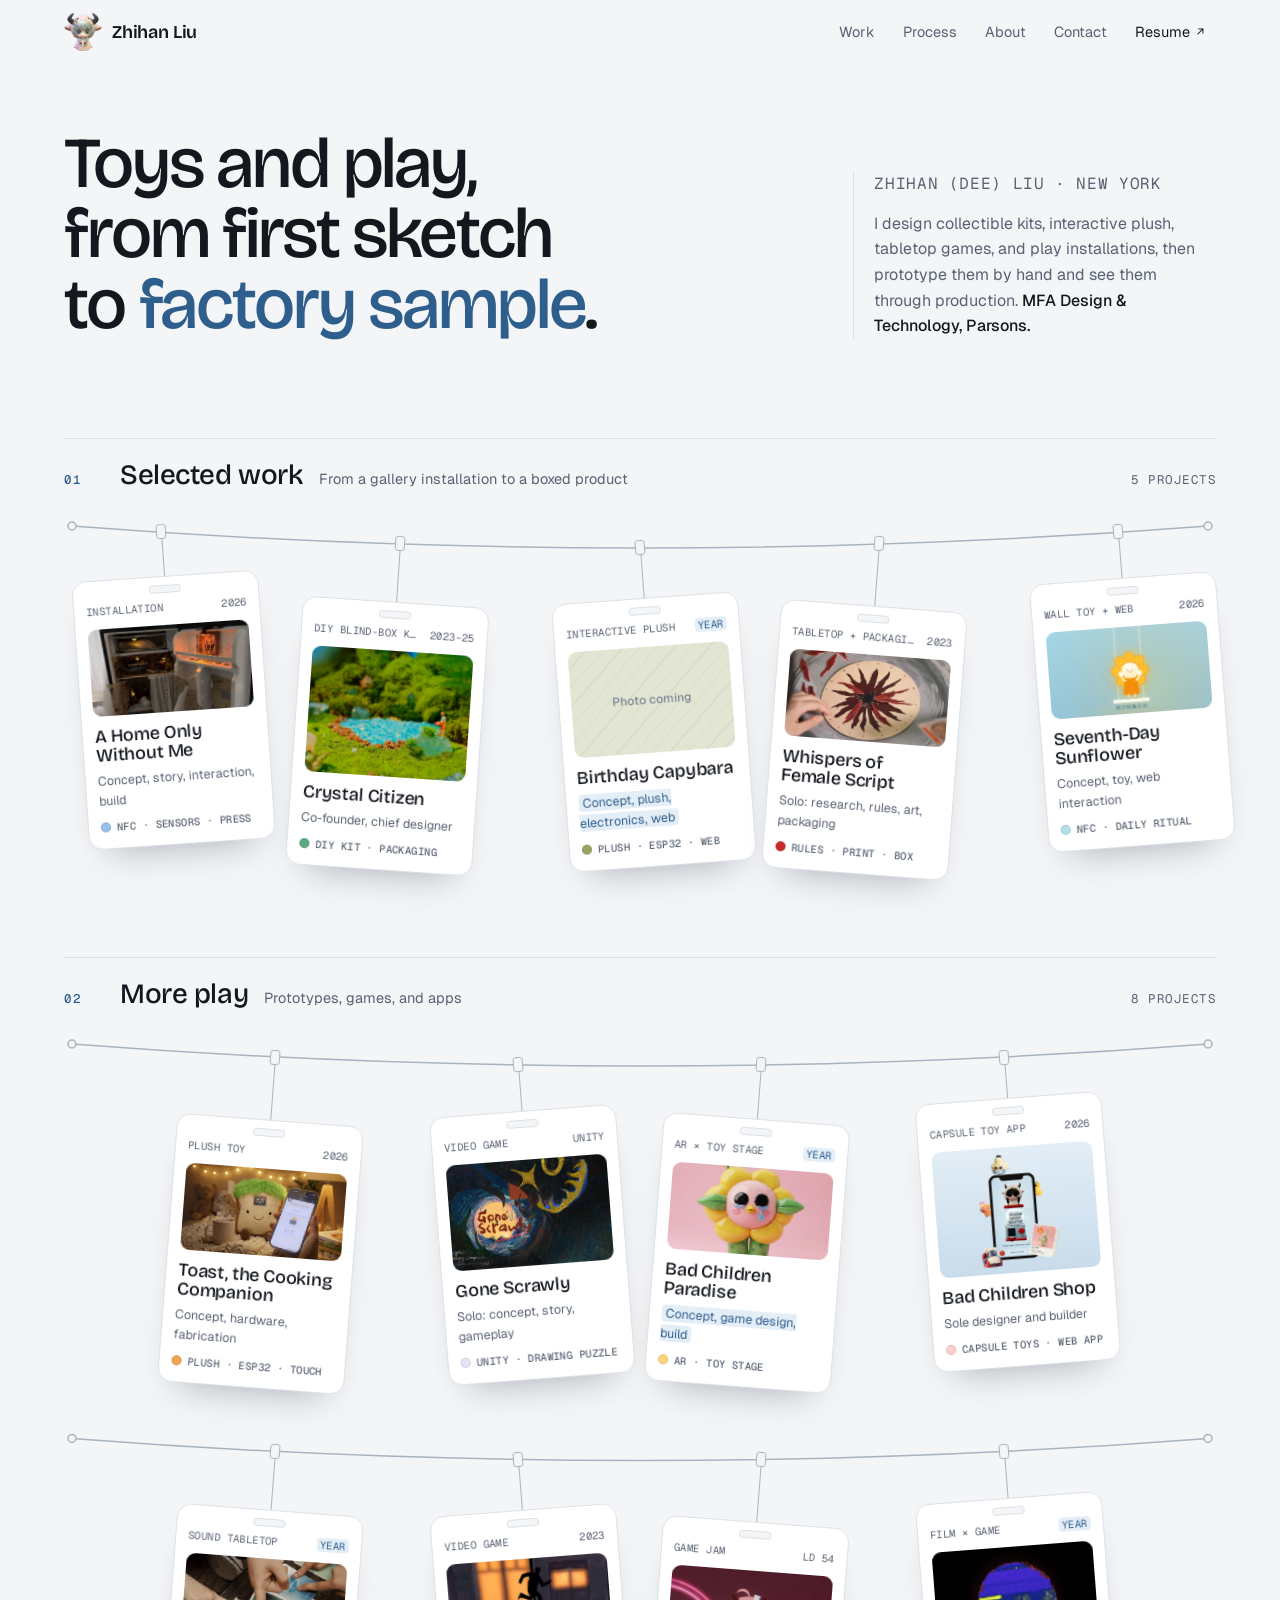
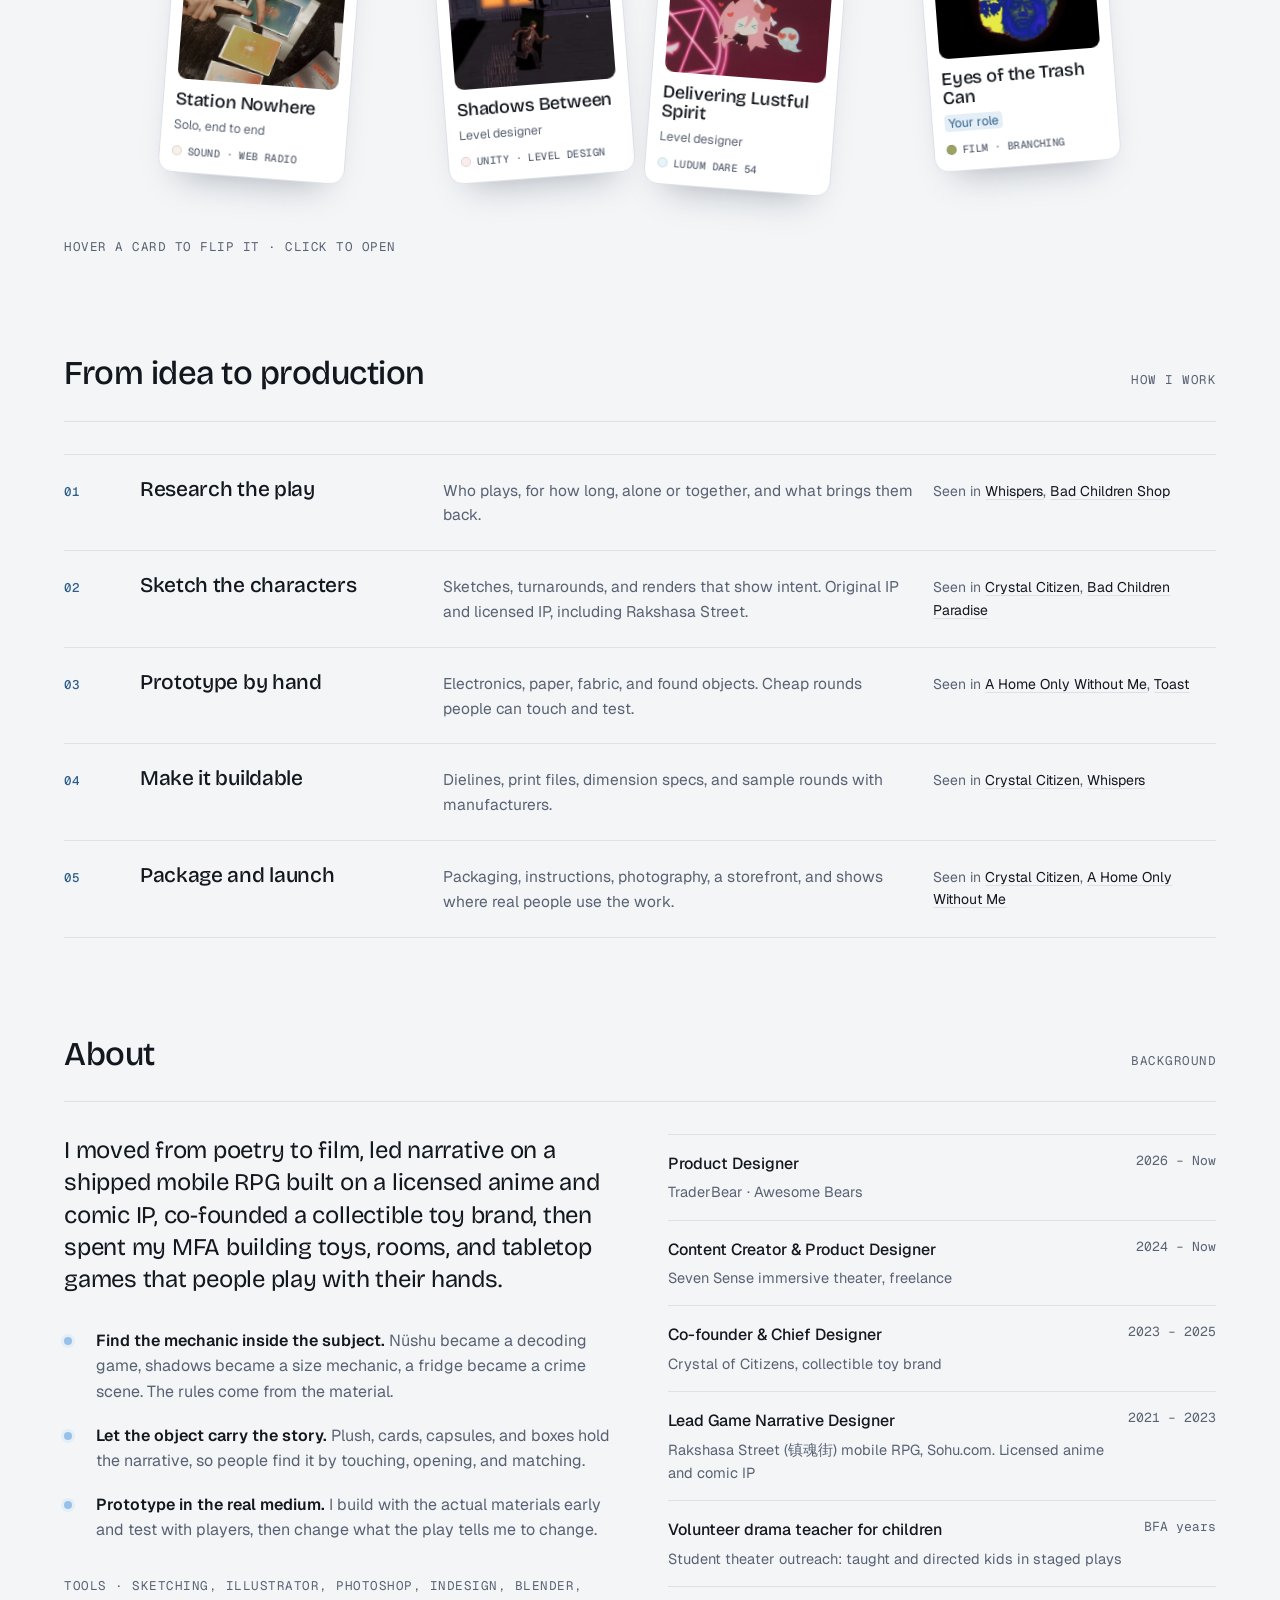
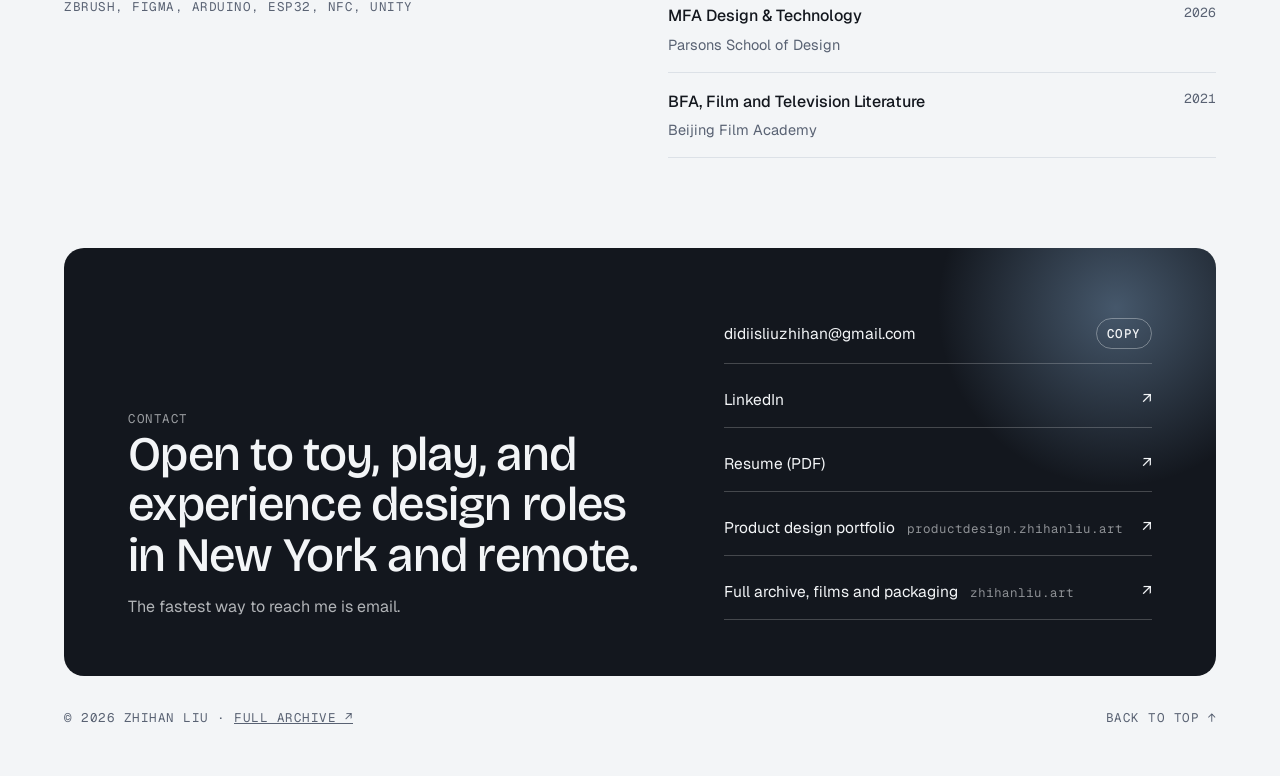
==== index.html @ 8dd48487 "Redesign home: all cards visible, new order, rebuilt Crystal, Whispers, Home press, sunflower app" ====
<!doctype html>
<html lang="en">
<head>
<meta charset="utf-8">
<meta name="viewport" content="width=device-width, initial-scale=1, viewport-fit=cover">
<meta name="description" content="Zhihan (Dee) Liu, play and experience designer in New York. Interactive installations, physical-digital toys, and narrative games.">
<meta property="og:type" content="website">
<meta property="og:title" content="Zhihan Liu · Play &amp; Experience Designer">
<meta property="og:description" content="Installations, toys, and games where the story lives in the object.">
<meta property="og:url" content="https://creativedesigner.zhihanliu.art/">
<meta property="og:image" content="https://creativedesigner.zhihanliu.art/img/og.jpg">
<meta name="twitter:card" content="summary_large_image">
<link rel="icon" type="image/png" href="img/favicon.png">
<link rel="apple-touch-icon" href="img/apple-touch-icon.png">
<title>Zhihan Liu · Play &amp; Experience Design</title>
<meta name="claude:viewport-fit-sides" content="cover">
<link rel="preconnect" href="https://fonts.googleapis.com">
<link rel="preconnect" href="https://fonts.gstatic.com" crossorigin>
<link rel="stylesheet" href="https://fonts.googleapis.com/css2?family=Bricolage+Grotesque:opsz,wght@12..96,400;12..96,500;12..96,600&family=Geist:wght@400;500;600&family=Geist+Mono:wght@400;500&display=swap">
<style>
/* Same system as the product portfolio: neutral base, one restrained accent, white ID cards with holographic backs.
   Accent family comes from "attic window" #98C1E9 and "seafoam" #E7F5F9. The 12-swatch set appears only as
   pale tints: project dots, image mats, and the holographic card backs. Nothing saturated fills a large area. */
:root{
  --bg:#F3F5F7; --surface:#FFFFFF; --fg:#13171E; --muted:#596273; --line:#DCE1E7;
  --accent:#2E5E8C; --accent-soft:#E4EEF7; --attic:#98C1E9; --seafoam:#E7F5F9;
  --ph:#E8EDF1; --ph-ink:#7A8594; --wire:#A9B3BF; --shadow:rgba(20,30,44,.34);
  --h1:#E6E3F7; --h2:#D4E8F6; --h3:#E7F5F9; --h4:#FBE7E4; --h5:#FDF1D3; --holo-ink:#161B24;
  --display:"Bricolage Grotesque", "Helvetica Neue", Arial, sans-serif;
  --body:"Geist", -apple-system, "Segoe UI", Roboto, sans-serif;
  --mono:"Geist Mono", ui-monospace, "SF Mono", Menlo, monospace;
  --radius:14px; --max:1200px;
  --grain:url("data:image/svg+xml,%3Csvg xmlns='http://www.w3.org/2000/svg' width='160' height='160'%3E%3Cfilter id='g'%3E%3CfeTurbulence type='fractalNoise' baseFrequency='.9' numOctaves='2' stitchTiles='stitch'/%3E%3CfeColorMatrix values='0 0 0 0 .1 0 0 0 0 .12 0 0 0 0 .16 0 0 0 .32 -.05'/%3E%3C/filter%3E%3Crect width='100%25' height='100%25' filter='url(%23g)'/%3E%3C/svg%3E");
}
@media (prefers-color-scheme: dark){
  :root:not([data-theme="light"]){
    --bg:#0E1116; --surface:#161A21; --fg:#ECEFF3; --muted:#97A0AE; --line:#262C36;
    --accent:#98C1E9; --accent-soft:#1C2A39; --ph:#1A1F27; --ph-ink:#7F8897; --wire:#4A5260; --shadow:rgba(0,0,0,.7);
    --h1:#2E2A48; --h2:#1F3346; --h3:#1C3438; --h4:#3E2A2A; --h5:#3D3424; --holo-ink:#EEF1F6;
    color-scheme:dark;
  }
}
:root[data-theme="dark"]{
  --bg:#0E1116; --surface:#161A21; --fg:#ECEFF3; --muted:#97A0AE; --line:#262C36;
  --accent:#98C1E9; --accent-soft:#1C2A39; --ph:#1A1F27; --ph-ink:#7F8897; --wire:#4A5260; --shadow:rgba(0,0,0,.7);
  --h1:#2E2A48; --h2:#1F3346; --h3:#1C3438; --h4:#3E2A2A; --h5:#3D3424; --holo-ink:#EEF1F6;
  color-scheme:dark;
}
*{box-sizing:border-box}
[hidden]{display:none!important}
html{scroll-behavior:smooth}
@media (prefers-reduced-motion: reduce){html{scroll-behavior:auto} *{transition:none!important;animation:none!important}}
body{margin:0;background:var(--bg);color:var(--fg);font-family:var(--body);font-size:16px;line-height:1.6;-webkit-font-smoothing:antialiased}
body::before{content:"";position:fixed;inset:0 0 auto;height:env(safe-area-inset-top,0px);z-index:30;background:var(--bg)}
a{color:inherit}
a:focus-visible,button:focus-visible{outline:2px solid var(--accent);outline-offset:3px;border-radius:6px}
.wrap{max-width:var(--max);margin:0 auto;padding-left:max(24px, env(safe-area-inset-left,0px));padding-right:max(24px, env(safe-area-inset-right,0px))}
@media (max-width:480px){.wrap{padding-left:max(16px, env(safe-area-inset-left,0px));padding-right:max(16px, env(safe-area-inset-right,0px))}}
.mono{font-family:var(--mono);font-size:12.5px;letter-spacing:.04em;text-transform:uppercase;color:var(--muted)}
h1,h2,h3{font-family:var(--display);font-weight:500;text-wrap:balance;margin:0;letter-spacing:-.015em}
p{margin:0}
.tbd{color:var(--accent);background:var(--accent-soft);border-radius:4px;padding:0 .3em;font-style:normal}
.dot{display:inline-block;width:10px;height:10px;border-radius:50%;background:var(--sw,var(--attic));box-shadow:inset 0 0 0 1px rgba(19,23,30,.12);flex:none}

/* Nav */
.nav{position:sticky;top:env(safe-area-inset-top,0px);z-index:20;background:color-mix(in srgb, var(--bg) 88%, transparent);backdrop-filter:blur(10px);-webkit-backdrop-filter:blur(10px);border-bottom:1px solid transparent;transition:border-color .2s}
.nav.scrolled{border-bottom-color:var(--line)}
.nav .wrap{display:flex;align-items:center;justify-content:space-between;gap:16px;height:64px}
.brand{font-family:var(--display);font-weight:600;font-size:18px;text-decoration:none;letter-spacing:-.01em;white-space:nowrap;display:flex;align-items:center;gap:10px}
.brand img{width:38px;height:38px;display:block;object-fit:contain;transition:transform .3s}
.brand:hover img{transform:rotate(-8deg) scale(1.06)}
.nav ul{list-style:none;display:flex;gap:4px;margin:0;padding:0}
.nav ul a{display:block;text-decoration:none;font-size:14.5px;padding:8px 12px;border-radius:999px;color:var(--muted);transition:color .15s,background .15s}
.nav ul a:hover{color:var(--fg);background:var(--surface)}
.nav ul a.cta{color:var(--fg)}
.nav ul a.cta::after{content:" ↗";font-family:var(--mono);font-size:12px}
@media (max-width:560px){.nav ul a:not(.cta):not(.keep){display:none}.nav ul a{white-space:nowrap;padding:8px 9px}}
@media (max-width:420px){.nav ul a[href="#contact"]{display:none}}

/* Hero: one statement, one index column. No buttons. */
.hero{padding-block:clamp(40px,7vh,88px) clamp(28px,5vh,56px);display:grid;grid-template-columns:minmax(0,8fr) minmax(0,4fr);gap:clamp(24px,5vw,72px);align-items:end}
.hero h1{font-size:clamp(40px,5.6vw,80px);line-height:.98;letter-spacing:-.03em;max-width:15ch}
.hero h1 em{font-style:normal;color:var(--accent)}
.hero-side{display:grid;gap:14px;padding-left:20px;border-left:1px solid var(--line)}
.hero-side p{font-size:16px;color:var(--muted);max-width:40ch}
.hero-side p strong{color:var(--fg);font-weight:500}
@media (max-width:860px){.hero{grid-template-columns:1fr}.hero-side{padding-left:0;border-left:0}}
.btn{display:inline-flex;align-items:center;gap:8px;font:500 14.5px/1 var(--body);padding:12px 16px;border-radius:999px;text-decoration:none;border:1px solid var(--line);background:var(--surface);color:var(--fg);cursor:pointer;transition:border-color .15s,transform .15s}
.btn:hover{border-color:var(--fg)}
.btn.primary{background:var(--fg);color:var(--bg);border-color:var(--fg)}
.btn .arr{font-family:var(--mono);font-size:13px}
.btn.pending{color:var(--muted);border-style:dashed;cursor:default}
.btn.pending:hover{border-color:var(--line)}

/* Section headers */
.sec{padding-block:clamp(64px,10vh,112px) 0}
.sec-head{display:flex;align-items:baseline;justify-content:space-between;gap:16px;padding-bottom:20px;border-bottom:1px solid var(--line);margin-bottom:32px;flex-wrap:wrap}
.sec-head h2{font-size:clamp(26px,2.6vw,34px)}

/* Work: every card visible. Cards wrap onto as many hanging lines as the width needs. */
#work{padding-block:clamp(36px,6vh,64px) 0}
.row-head{display:flex;align-items:baseline;gap:8px 16px;flex-wrap:wrap;padding-top:14px;border-top:1px solid var(--line)}
.row-head+.lines{margin-top:6px}
.lines+.row-head{margin-top:clamp(32px,5vh,56px)}
.row-head .n{font:500 12.5px var(--mono);color:var(--accent);letter-spacing:.04em}
.row-head h2{font-size:clamp(22px,2.2vw,28px)}
.row-head .n{width:40px}
.row-head .sub{color:var(--muted);font-size:14.5px}
.row-head .mono{margin-left:auto}
@media (max-width:560px){.row-head .n{width:auto}.row-head .sub{flex-basis:100%}.row-head .mono{display:none}}
.lines{position:relative;--cw:clamp(168px,14.6vw,204px)}
@media (max-width:560px){.lines{--cw:min(176px,calc((100vw - 64px)/2))}}
.wire{position:absolute;left:0;top:0;pointer-events:none;overflow:visible}
.wire path{fill:none;stroke:var(--wire);stroke-width:1.5}
.wire circle{fill:var(--bg);stroke:var(--wire);stroke-width:1.5}
.hint{margin-top:10px}
.hanger{position:absolute;width:var(--cw);transform-origin:50% 0;will-change:transform;perspective:1100px;--tilt:0}
.clip{position:absolute;left:50%;top:-8px;width:10px;height:15px;transform:translateX(-50%);border:1.5px solid var(--wire);border-radius:3px;background:var(--bg);z-index:2}
.string{display:block;width:1.5px;margin:0 auto;background:var(--wire)}
.card3d{position:relative;display:block;width:100%;aspect-ratio:200/288;transform-style:preserve-3d;transition:transform .75s cubic-bezier(.2,.75,.2,1);text-decoration:none;color:inherit;border-radius:14px;outline:none}
.hanger.flipped .card3d{transform:rotateY(180deg)}
.card3d:focus-visible{box-shadow:0 0 0 2px var(--bg),0 0 0 4px var(--accent)}
.face{position:absolute;inset:0;backface-visibility:hidden;-webkit-backface-visibility:hidden;border-radius:14px;padding:22px 12px 14px;display:flex;flex-direction:column;gap:9px;border:1px solid var(--line);overflow:hidden;box-shadow:0 22px 34px -22px var(--shadow)}
.face::before{content:"";position:absolute;top:8px;left:50%;width:30px;height:6px;transform:translateX(-50%);border-radius:3px;background:var(--bg);border:1px solid var(--line)}
.front{background:var(--surface)}
.ctop{display:flex;justify-content:space-between;align-items:center;gap:8px;min-width:0}
.ctop .mono{font-size:10.5px;white-space:nowrap;overflow:hidden;text-overflow:ellipsis}
.ctop .mono:last-child{flex:none}
.cimg{position:relative;border-radius:9px;overflow:hidden;aspect-ratio:5/4;background:var(--mat,var(--ph))}
.cimg img{position:absolute;inset:0;width:100%;height:100%;object-fit:cover;display:block}
.cimg .lbl{position:absolute;inset:0;display:grid;place-items:center;text-align:center;padding:10px;font:500 12px/1.35 var(--body);color:var(--ph-ink);background-image:repeating-linear-gradient(135deg,transparent 0 12px,color-mix(in srgb,var(--ph-ink) 12%,transparent) 12px 13px)}
.cname{font-family:var(--display);font-weight:500;font-size:18px;line-height:1.1;letter-spacing:-.01em;margin-top:2px}
.crole{font-size:12.5px;color:var(--muted);margin-top:-4px}
@media (max-width:560px){.crole{display:none}.cname{font-size:16.5px}}
.cfoot{display:flex;align-items:center;gap:6px;margin-top:auto;font:500 10.5px var(--mono);letter-spacing:.04em;text-transform:uppercase;color:var(--muted)}
.cfoot span{overflow:hidden;text-overflow:ellipsis;white-space:nowrap;min-width:0}
.bface{transform:rotateY(180deg);color:var(--holo-ink);border-color:transparent;
  background:linear-gradient(calc(125deg + var(--tilt) * 3deg),var(--h1),var(--h2) 26%,var(--h3) 48%,var(--h4) 72%,var(--h5) 88%,var(--h1));
  background-size:240% 240%;background-position:calc(50% + var(--tilt) * 4%) 50%}
.bface::after{content:"";position:absolute;inset:0;pointer-events:none;background:radial-gradient(120% 60% at calc(30% + var(--tilt) * 6%) 0%,rgba(255,255,255,.55),transparent 60%),var(--grain);mix-blend-mode:soft-light}
.bface .mono{color:inherit;opacity:.65;font-size:10.5px}
.bface h4{font-family:var(--display);font-weight:500;font-size:20px;line-height:1.08;margin:0;letter-spacing:-.01em}
.bsum{font-size:13px;line-height:1.45;display:-webkit-box;-webkit-line-clamp:4;min-height:0;flex:0 1 auto;-webkit-box-orient:vertical;overflow:hidden}
.bmeta{display:grid;gap:4px;margin:auto 0 0;font-size:12px}
.bmeta div{display:grid;grid-template-columns:62px minmax(0,1fr);gap:6px}
.bmeta dt{opacity:.6}.bmeta dd{margin:0;display:-webkit-box;-webkit-line-clamp:2;-webkit-box-orient:vertical;overflow:hidden}
.bcta{display:flex;justify-content:space-between;align-items:center;font-weight:600;font-size:13px;padding-top:9px;border-top:1px solid color-mix(in srgb,var(--holo-ink) 18%,transparent)}

/* How I work: an indexed list, not a card grid */
.proc{list-style:none;margin:0;padding:0;border-top:1px solid var(--line)}
.proc li{display:grid;grid-template-columns:56px minmax(0,3fr) minmax(0,5fr) minmax(0,3fr);gap:20px;padding:22px 0;border-bottom:1px solid var(--line);align-items:baseline}
.proc .n{font:500 12.5px var(--mono);color:var(--accent)}
.proc h3{font-size:21px;line-height:1.15}
.proc p{font-size:15.5px;color:var(--muted)}
.proc .ev{font-size:14px;color:var(--muted)}
.proc .ev a{color:var(--fg);text-decoration:underline;text-decoration-color:var(--line);text-underline-offset:3px}
.proc .ev a:hover{text-decoration-color:var(--fg)}
@media (max-width:860px){.proc li{grid-template-columns:40px minmax(0,1fr);gap:6px 12px}.proc p,.proc .ev{grid-column:2}}

/* Placeholders */
.ph{position:relative;margin:0;width:100%;max-width:100%;border-radius:var(--radius);background:var(--tint,var(--ph));overflow:hidden;display:grid;place-items:center;border:1px solid var(--line)}
.ph::before{content:"";position:absolute;inset:0;background-image:repeating-linear-gradient(135deg,transparent 0 14px,color-mix(in srgb,var(--ph-ink) 9%,transparent) 14px 15px)}
.ph .lbl{position:relative;display:grid;gap:4px;text-align:center;padding:16px;max-width:80%}
.ph .lbl b{font-family:var(--mono);font-weight:500;font-size:11.5px;letter-spacing:.08em;text-transform:uppercase;color:var(--ph-ink)}
.ph .lbl span{font-size:14px;color:var(--muted)}
.ph img{position:absolute;inset:0;width:100%;height:100%;object-fit:cover}

/* Link index */
.links{border-top:1px solid var(--line)}
.lrow{display:grid;grid-template-columns:14px minmax(0,2fr) minmax(0,2.4fr) 110px 24px;gap:16px;align-items:center;padding:16px 4px;border-bottom:1px solid var(--line);text-decoration:none;transition:background .15s}
.lrow:hover{background:var(--surface)}
.lrow .n{font-family:var(--display);font-size:19px;font-weight:500}
.lrow .d{color:var(--muted);font-size:14.5px}
.lrow .y{font-family:var(--mono);font-size:12.5px;color:var(--muted);text-transform:uppercase;letter-spacing:.04em}
.lrow .go{font-family:var(--mono);color:var(--accent)}
@media (max-width:720px){.lrow{grid-template-columns:14px minmax(0,1fr) 24px}.lrow .d,.lrow .y{grid-column:2}.lrow .go{grid-row:1;grid-column:3}}

/* About */
.about{display:grid;grid-template-columns:minmax(0,1fr) minmax(0,1fr);gap:56px}
.about p+p{margin-top:16px}
.about .big{font-family:var(--display);font-size:24px;line-height:1.35;letter-spacing:-.01em}
.principles{display:grid;gap:18px;margin-top:32px}
.principles div{display:grid;grid-template-columns:20px minmax(0,1fr);gap:12px}
.principles i{width:8px;height:8px;border-radius:50%;background:var(--attic);box-shadow:0 0 0 3px var(--accent-soft);margin-top:9px;font-style:normal}
.principles b{font-weight:600}
.principles span{color:var(--muted)}
.tools-line{margin-top:32px;line-height:1.7}
.xp{border-top:1px solid var(--line)}
.xp div{display:grid;grid-template-columns:minmax(0,1fr) auto;gap:4px 16px;padding:16px 0;border-bottom:1px solid var(--line)}
.xp .r{font-weight:500}
.xp .o{color:var(--muted);font-size:14.5px;grid-column:1}
.xp .t{font-family:var(--mono);font-size:13px;color:var(--muted);grid-row:1;grid-column:2;font-variant-numeric:tabular-nums;white-space:nowrap}
@media (max-width:860px){.about{grid-template-columns:1fr;gap:40px}}

/* Contact */
.contact{background:var(--fg);color:var(--bg);border-radius:20px;padding:56px clamp(24px,5vw,64px);display:grid;grid-template-columns:minmax(0,1.3fr) minmax(0,1fr);gap:40px;align-items:end;position:relative;overflow:hidden}
.contact::before{content:"";position:absolute;right:-80px;top:-120px;width:360px;height:360px;border-radius:50%;background:radial-gradient(circle,color-mix(in srgb,var(--attic) 38%,transparent),transparent 70%);pointer-events:none}
.contact>*{position:relative}
.contact h2{font-size:clamp(30px,4vw,48px);line-height:1.05}
.contact p{opacity:.7;margin-top:14px}
.contact .mono{color:inherit;opacity:.6}
.clist{display:grid;gap:10px}
.crow{display:flex;justify-content:space-between;align-items:center;gap:12px;padding:14px 0;border-bottom:1px solid color-mix(in srgb,var(--bg) 22%,transparent);text-decoration:none;font-size:15.5px;min-width:0}
.crow span:first-child{overflow-wrap:anywhere}
.crow-sub{opacity:.55;margin-left:8px;font:12.5px var(--mono)}
.copy{font:500 12.5px var(--mono);text-transform:uppercase;letter-spacing:.05em;background:transparent;color:inherit;border:1px solid color-mix(in srgb,var(--bg) 35%,transparent);border-radius:999px;padding:6px 10px;cursor:pointer;flex:none}
@media (max-width:860px){.contact{grid-template-columns:1fr}}
footer{padding-block:32px 48px;display:flex;justify-content:space-between;gap:16px;flex-wrap:wrap}

/* Case study */
.case-top{padding-block:40px 0}
.back{display:inline-flex;gap:8px;padding:8px 0;text-decoration:none;color:var(--muted);font-size:14.5px}
.back:hover{color:var(--fg)}
.case-top .eyebrow{display:flex;align-items:center;gap:10px;margin-top:28px}
.case-top h1{font-size:clamp(40px,6vw,76px);line-height:1;margin-top:20px}
.case-top .subtitle{font-size:clamp(18px,2vw,22px);color:var(--muted);max-width:52ch;margin-top:20px;line-height:1.45}
.meta{display:grid;grid-template-columns:repeat(4,minmax(0,1fr));gap:24px;margin-top:40px;padding-block:24px;border-block:1px solid var(--line)}
.meta dt{margin:0 0 6px}
.meta dd{margin:0;font-size:15px}
@media (max-width:720px){.meta{grid-template-columns:repeat(2,minmax(0,1fr))}}
.fit{display:flex;flex-wrap:wrap;gap:8px;align-items:center;margin-top:20px}
.fit .mono{margin-right:4px}
.fit span.t{font-size:13px;padding:5px 11px;border-radius:999px;background:var(--accent-soft);color:var(--accent);font-weight:500}
.case-links{display:flex;flex-wrap:wrap;gap:10px;margin-top:24px}
.case-hero{margin-top:40px}
.case-hero .ph{background:var(--mat,var(--ph))}
.tldr{display:grid;grid-template-columns:repeat(3,minmax(0,1fr));gap:32px;margin-top:40px;padding-top:20px;border-top:1px solid var(--fg)}
.tldr div{padding:0}
.tldr p{margin-top:10px;font-size:15.5px}
@media (max-width:720px){.tldr{grid-template-columns:1fr}}
.case-body{display:grid;grid-template-columns:200px minmax(0,1fr);gap:64px;padding-block:64px 32px}
.toc{position:sticky;top:calc(env(safe-area-inset-top,0px) + 96px);align-self:start;display:grid;gap:2px}
.toc a{text-decoration:none;color:var(--muted);font-size:14.5px;padding:6px 0 6px 14px;border-left:2px solid var(--line);transition:color .15s,border-color .15s}
.toc a:hover{color:var(--fg)}
.toc a.on{color:var(--fg);border-left-color:var(--accent)}
.toc .mono{margin-bottom:10px}
@media (max-width:900px){.case-body{grid-template-columns:1fr;gap:0}.toc{display:none}}
.chapter{max-width:720px;scroll-margin-top:96px}
.chapter + .chapter{margin-top:72px}
.chapter h2{font-size:30px;margin-top:10px}
.chapter .prose{margin-top:18px;display:grid;gap:16px;font-size:17px;color:color-mix(in srgb,var(--fg) 86%,var(--muted))}
.chapter .q{font-family:var(--display);font-size:24px;line-height:1.35;color:var(--fg);padding-left:20px;border-left:2px solid var(--accent)}
.chapter .q cite{display:block;font:500 12.5px var(--mono);letter-spacing:.04em;text-transform:uppercase;color:var(--muted);margin-top:8px;font-style:normal}
.chapter figure.ph{margin-top:8px}
figcaption{font-size:13.5px;color:var(--muted);margin-top:10px}
.chapter.wide{max-width:none}
.chapter.wide .prose>p{max-width:68ch}
.chapter h3.sub{font-family:var(--display);font-weight:500;font-size:22px;margin:28px 0 0;letter-spacing:-.01em}
.chapter h3.sub:first-child{margin-top:0}
.imgs{display:grid;grid-template-columns:1.25fr 1fr 1fr;gap:12px}
.imgs[style*="--ar:auto"]{align-items:start}
.imgs[style*="--ar:auto"] img{height:auto}
.narrowset{max-width:560px;margin-inline:auto;width:100%}
.imgs.narrowset:has(figure:only-child){max-width:320px}
.imgs figure,.vids figure,.yts figure{margin:0;min-width:0}
.imgs img{width:100%;aspect-ratio:var(--ar,1/1);object-fit:cover;border-radius:12px;border:1px solid var(--line);display:block;background:var(--surface)}
.vids{display:grid;grid-template-columns:1fr 1fr;gap:12px}
.vids video{width:100%;aspect-ratio:var(--ar,5/4);object-fit:cover;border-radius:12px;background:#000;display:block}
@media (max-width:640px){.imgs,.vids{grid-template-columns:1fr!important}.imgs[style*="repeat(4"]{grid-template-columns:repeat(2,minmax(0,1fr))!important}.vids.narrowset{grid-template-columns:1fr 1fr!important}}
.yts{display:grid;gap:12px}
.ytb{position:relative;display:block;width:100%;aspect-ratio:var(--ar,16/9);border:1px solid var(--line);padding:0;border-radius:12px;overflow:hidden;background:#11161D;cursor:pointer}
.ytb img{position:absolute;inset:0;width:100%;height:100%;object-fit:cover;opacity:.88}
.ytb .play{position:absolute;left:50%;top:50%;transform:translate(-50%,-50%);display:inline-flex;align-items:center;gap:8px;font:600 14px var(--body);color:#13171E;padding:12px 18px;border-radius:999px;background:#fff;box-shadow:0 12px 24px -10px rgba(0,0,0,.5);white-space:nowrap;transition:transform .2s}
.ytb:hover .play{transform:translate(-50%,-50%) scale(1.05)}
.yts iframe{display:block;width:100%;aspect-ratio:var(--ar,16/9);border:0;border-radius:12px;background:#000}
.yts.shorts{grid-template-columns:repeat(3,minmax(0,1fr))}
@media (max-width:640px){.yts.shorts{grid-template-columns:repeat(2,minmax(0,1fr))}.yts:not(.shorts){grid-template-columns:1fr!important}}
.steps{display:grid;gap:0;margin-top:8px;border-top:1px solid var(--line)}
.steps div{display:grid;grid-template-columns:150px minmax(0,1fr);gap:16px;padding:16px 0;border-bottom:1px solid var(--line)}
.steps b{font-weight:600;display:block}
.steps span{color:var(--muted);font-size:15.5px}
@media (max-width:560px){.steps div{grid-template-columns:1fr;gap:4px}}
.cards{display:grid;grid-template-columns:repeat(auto-fit,minmax(200px,1fr));gap:16px;margin-top:8px}
.cards.c2{grid-template-columns:repeat(2,minmax(0,1fr))}
@media (max-width:560px){.cards.c2{grid-template-columns:1fr}}
.cards div{background:var(--surface);border:1px solid var(--line);border-radius:12px;padding:20px}
.cards b{display:block;font-family:var(--display);font-weight:500;font-size:19px}
.cards span{display:block;color:var(--muted);font-size:15px;margin-top:8px}
.press{display:grid;grid-template-columns:repeat(2,minmax(0,1fr));gap:0;border-top:1px solid var(--fg);margin-top:8px}
.press a{display:grid;gap:10px;padding:22px 24px 24px 0;text-decoration:none;border-bottom:1px solid var(--line)}
.press a+a{padding-left:24px;border-left:1px solid var(--line)}
.press .mono{font-size:11.5px}
.press b{font-family:var(--display);font-weight:500;font-size:21px;line-height:1.2;letter-spacing:-.01em}
.press q{font-size:15.5px;color:var(--muted);quotes:"\201C" "\201D"}
.press .go{font:500 13px var(--body);color:var(--accent)}
.press a:hover .go{text-decoration:underline}
@media (max-width:640px){.press{grid-template-columns:1fr}.press a+a{padding-left:0;border-left:0}}
.files{border-top:1px solid var(--line);font-size:14.5px}
.files div{display:grid;grid-template-columns:96px minmax(0,1fr) minmax(0,1.3fr);gap:16px;padding:11px 0;border-bottom:1px solid var(--line)}
.files .d{font:12.5px var(--mono);color:var(--muted)}
.files .f{font-family:var(--mono);font-size:13px;overflow-wrap:anywhere}
.files .w{color:var(--muted)}
@media (max-width:560px){.files div{grid-template-columns:1fr;gap:2px}}
.zoomable{cursor:zoom-in}
.ph:has(.zoomable)::after{content:"⤢ Click to enlarge";position:absolute;right:10px;bottom:10px;font:500 11.5px var(--body);color:#fff;background:rgba(20,24,32,.62);padding:5px 9px;border-radius:999px;opacity:0;transition:opacity .2s;pointer-events:none}
.ph:hover::after{opacity:1}
@media (hover:none){.ph:has(.zoomable)::after{opacity:.85;content:"⤢"}}
.zoomable:focus-visible{outline:3px solid var(--accent);outline-offset:3px}
.lb{position:fixed;inset:0;z-index:100;background:rgba(10,12,16,.92);display:none}
.lb.open{display:block}
.lb-scroll{position:absolute;inset:0 0 56px;overflow:auto;display:grid;place-items:center;padding:max(16px,env(safe-area-inset-top,0px)) max(16px,env(safe-area-inset-right,0px)) 16px max(16px,env(safe-area-inset-left,0px));overscroll-behavior:contain}
.lb-scroll img{max-width:100%;max-height:100%;object-fit:contain;cursor:zoom-in;border-radius:8px;background:#fff;user-select:none;-webkit-user-drag:none}
.lb.zoomed .lb-scroll{place-items:start;cursor:grab}
.lb.zoomed .lb-scroll img{max-width:none;max-height:none;width:auto;cursor:zoom-out}
.lb-bar{position:absolute;left:0;right:0;bottom:0;height:56px;display:flex;align-items:center;gap:10px;padding:0 max(16px,env(safe-area-inset-right,0px)) env(safe-area-inset-bottom,0px) max(16px,env(safe-area-inset-left,0px));color:#e9ecf2}
.lb-cap{flex:1;min-width:0;font-size:13.5px;white-space:nowrap;overflow:hidden;text-overflow:ellipsis;color:#c8cdd8}
.lb-btn{font:500 13.5px var(--body);color:#fff;background:rgba(255,255,255,.12);border:1px solid rgba(255,255,255,.22);border-radius:999px;padding:8px 14px;cursor:pointer}
.lb-btn:hover{background:rgba(255,255,255,.2)}
/* Misfits card deck (Bad Children Shop) */
.dex{--paper:#f6f1e3;--ink:#1f3a44;display:grid;justify-items:center;gap:14px;padding:36px 16px 24px;border-radius:20px;background:linear-gradient(180deg,#e7f1f7,#d6e5ee);outline:none}
.dex:focus-visible{box-shadow:0 0 0 3px var(--accent)}
.dex-stage{position:relative;width:min(320px,100%);aspect-ratio:320/500}
.dex-card{position:absolute;inset:0;perspective:1200px;touch-action:pan-y;user-select:none;-webkit-user-select:none;transition:transform .45s cubic-bezier(.2,.8,.25,1.1),opacity .3s;cursor:grab}
.dex-card:not(.top){pointer-events:none}
.dex-in{position:relative;width:100%;height:100%;transform-style:preserve-3d;transition:transform .6s cubic-bezier(.2,.75,.2,1)}
.dex-card.flipped .dex-in{transform:rotateY(180deg)}
.dex-face{position:absolute;inset:0;backface-visibility:hidden;-webkit-backface-visibility:hidden;background:var(--paper);color:var(--ink);border-radius:20px;padding:12px 12px 14px;display:flex;flex-direction:column;gap:6px;box-shadow:0 1px 0 rgba(255,255,255,.7) inset,0 18px 34px -18px rgba(30,50,60,.55);overflow:hidden}
.dex-back{transform:rotateY(180deg)}
.dex-art{position:relative;border-radius:12px;overflow:hidden;aspect-ratio:1/1;background:#dfe8ee}
.dex-art img{width:100%;height:100%;object-fit:cover;display:block}
.dex-tag,.dex-no{position:absolute;top:8px;font:600 9.5px var(--body);letter-spacing:.08em;text-transform:uppercase;background:rgba(255,255,255,.85);color:#33505a;padding:3px 8px;border-radius:999px}
.dex-tag{left:8px}.dex-no{right:8px}
.dex-face h4{font-family:var(--body);font-weight:700;font-size:20px;margin:8px 4px 0;letter-spacing:-.01em}
.dex-line{font-size:13px;margin:0 4px;color:#3d5560}
.dex-task{font-size:13px;margin:4px 4px 0;color:#b0412f}
.dex-flip{margin-top:auto;font-size:12px;color:#5f7680;padding:0 4px}
.dex-photo{position:relative;border-radius:12px;overflow:hidden;aspect-ratio:4/3;background:#e9e4d6;display:grid;place-items:center}
.dex-photo img:first-child{max-width:100%;max-height:100%;object-fit:contain;display:block}
.dex-model{position:absolute;right:6px;bottom:6px;width:64px;height:64px;object-fit:cover;border-radius:10px;border:2px solid var(--paper)}
.dex-q{font-weight:600;font-size:15px;margin:8px 4px 0}
.dex-story{font-size:12.5px;line-height:1.5;color:#4d636c;margin:0 4px;overflow:auto}
.dex-nav{display:flex;align-items:center;gap:22px}
.dex-btn{width:48px;height:48px;border-radius:50%;border:0;background:var(--paper,#f6f1e3);color:#1f3a44;font-size:18px;cursor:pointer;box-shadow:0 6px 14px -8px rgba(30,50,60,.5)}
.dex-btn:hover{transform:scale(1.05)}
.dex-count{font:500 14px var(--mono);color:#1f3a44;min-width:48px;text-align:center}
.dex-hint{font-size:12.5px;color:#4b6470;margin:0}
.immersive{margin-top:40px}
.imm-stage{position:relative;border-radius:16px;overflow:hidden;border:1px solid var(--line);aspect-ratio:1440/900;max-width:100%;background:#fffdf6}
.imm-stage img{position:absolute;inset:0;width:100%;height:100%;object-fit:cover;object-position:top}
.imm-stage.on{aspect-ratio:auto;height:clamp(560px,82vh,860px)}
.imm-stage iframe{display:block;width:100%;height:100%;border:0}
.imm-go{position:absolute;left:50%;bottom:28px;transform:translateX(-50%);z-index:2;display:inline-flex;gap:10px;align-items:center;font:600 15px var(--body);padding:15px 24px;border:0;border-radius:999px;background:#13171E;color:#fff;cursor:pointer;box-shadow:0 18px 40px -14px rgba(0,0,0,.55);transition:transform .2s}
.imm-go span{font-size:11px}
.imm-go:hover{transform:translateX(-50%) scale(1.04)}
.immersive.phone .imm-stage.on{height:auto;aspect-ratio:auto;display:grid;place-items:center;padding:28px 16px;background:linear-gradient(180deg,#e7f1f7,#d3e3ec)}
.imm-phone{width:min(390px,100%);height:min(780px,78vh);border:10px solid #111;border-radius:44px;overflow:hidden;background:#fff;box-shadow:0 30px 60px -30px rgba(0,0,0,.6)}
.imm-note{font-size:13.5px;color:var(--muted);margin-top:10px}
.immersive.pp .imm-stage{aspect-ratio:auto;display:grid;place-items:center;padding:28px 16px 96px;background:linear-gradient(180deg,#e7f1f7,#d3e3ec)}
.immersive.pp .imm-stage.on{padding-bottom:28px}
.immersive.pp .imm-phone img{position:static;display:block;width:100%;height:100%;object-fit:cover;object-position:top}
.imm-note a{color:var(--accent)}
.prose .narrow{max-width:360px;margin-inline:auto}
.next{display:grid;grid-template-columns:minmax(0,1fr) auto;align-items:end;gap:24px;text-decoration:none;padding:40px 0;border-top:1px solid var(--line);margin-top:48px}
.next h3{font-size:clamp(28px,4vw,44px);margin-top:8px}
.next .go{font-family:var(--mono);font-size:24px;color:var(--accent);transition:transform .2s}
.next:hover .go{transform:translateX(6px)}
</style>
</head>
<body>

<header class="nav" id="nav">
  <div class="wrap">
    <a class="brand" href="#top" data-home><img src="img/logo.png" alt="" width="38" height="38">Zhihan Liu</a>
    <ul>
      <li><a class="keep" href="#work" data-home>Work</a></li>
      <li><a href="#process" data-home>Process</a></li>
      <li><a href="#about" data-home>About</a></li>
      <li><a class="keep" href="#contact" data-home>Contact</a></li>
      <li><a class="cta" href="#resume" id="navResume">Resume</a></li>
    </ul>
  </div>
</header>

<main id="home" class="wrap">
  <section class="hero" id="top">
    <h1>Toys and play, from first sketch to <em>factory sample</em>.</h1>
    <div class="hero-side">
      <p class="mono">Zhihan (Dee) Liu · New York</p>
      <p>I design collectible kits, interactive plush, tabletop games, and play installations, then prototype them by hand and see them through production. <strong>MFA Design &amp; Technology, Parsons.</strong></p>
    </div>
  </section>

  <section id="work" aria-label="Work">
    <div id="rows"></div>
    <p class="mono hint" id="railHint">Hover a card to flip it · Click to open</p>
  </section>

  <section class="sec" id="process">
    <div class="sec-head">
      <h2>From idea to production</h2>
      <span class="mono">How I work</span>
    </div>
    <ol class="proc">
      <li><span class="n">01</span><h3>Research the play</h3><p>Who plays, for how long, alone or together, and what brings them back.</p><span class="ev">Seen in <a href="#whispers-of-female-script">Whispers</a>, <a href="#bad-children-shop">Bad Children Shop</a></span></li>
      <li><span class="n">02</span><h3>Sketch the characters</h3><p>Sketches, turnarounds, and renders that show intent. Original IP and licensed IP, including Rakshasa Street.</p><span class="ev">Seen in <a href="#crystal-citizen">Crystal Citizen</a>, <a href="#bad-children-paradise">Bad Children Paradise</a></span></li>
      <li><span class="n">03</span><h3>Prototype by hand</h3><p>Electronics, paper, fabric, and found objects. Cheap rounds people can touch and test.</p><span class="ev">Seen in <a href="#a-home-only-without-me">A Home Only Without Me</a>, <a href="#toast">Toast</a></span></li>
      <li><span class="n">04</span><h3>Make it buildable</h3><p>Dielines, print files, dimension specs, and sample rounds with manufacturers.</p><span class="ev">Seen in <a href="#crystal-citizen">Crystal Citizen</a>, <a href="#whispers-of-female-script">Whispers</a></span></li>
      <li><span class="n">05</span><h3>Package and launch</h3><p>Packaging, instructions, photography, a storefront, and shows where real people use the work.</p><span class="ev">Seen in <a href="#crystal-citizen">Crystal Citizen</a>, <a href="#a-home-only-without-me">A Home Only Without Me</a></span></li>
    </ol>
  </section>

  <section class="sec" id="about">
    <div class="sec-head">
      <h2>About</h2>
      <span class="mono">Background</span>
    </div>
    <div class="about">
      <div>
        <p class="big">I moved from poetry to film, led narrative on a shipped mobile RPG built on a licensed anime and comic IP, co-founded a collectible toy brand, then spent my MFA building toys, rooms, and tabletop games that people play with their hands.</p>
        <div class="principles">
          <div><i></i><p><b>Find the mechanic inside the subject.</b> <span>Nüshu became a decoding game, shadows became a size mechanic, a fridge became a crime scene. The rules come from the material.</span></p></div>
          <div><i></i><p><b>Let the object carry the story.</b> <span>Plush, cards, capsules, and boxes hold the narrative, so people find it by touching, opening, and matching.</span></p></div>
          <div><i></i><p><b>Prototype in the real medium.</b> <span>I build with the actual materials early and test with players, then change what the play tells me to change.</span></p></div>
        </div>
        <p class="mono tools-line">Tools · Sketching, Illustrator, Photoshop, InDesign, Blender, ZBrush, Figma, Arduino, ESP32, NFC, Unity</p>
      </div>
      <div class="xp">
        <div><span class="r">Product Designer</span><span class="o">TraderBear · Awesome Bears</span><span class="t">2026 – Now</span></div>
        <div><span class="r">Content Creator &amp; Product Designer</span><span class="o">Seven Sense immersive theater, freelance</span><span class="t">2024 – Now</span></div>
        <div><span class="r">Co-founder &amp; Chief Designer</span><span class="o">Crystal of Citizens, collectible toy brand</span><span class="t">2023 – 2025</span></div>
        <div><span class="r">Lead Game Narrative Designer</span><span class="o">Rakshasa Street (镇魂街) mobile RPG, Sohu.com. Licensed anime and comic IP</span><span class="t">2021 – 2023</span></div>
        <div><span class="r">Volunteer drama teacher for children</span><span class="o">Student theater outreach: taught and directed kids in staged plays</span><span class="t">BFA years</span></div>
        <div><span class="r">MFA Design &amp; Technology</span><span class="o">Parsons School of Design</span><span class="t">2026</span></div>
        <div><span class="r">BFA, Film and Television Literature</span><span class="o">Beijing Film Academy</span><span class="t">2021</span></div>
      </div>
    </div>
  </section>

  <section class="sec" id="contact">
    <div class="contact">
      <div>
        <p class="mono">Contact</p>
        <h2>Open to toy, play, and experience design roles in New York and remote.</h2>
        <p>The fastest way to reach me is email.</p>
      </div>
      <div class="clist">
        <div class="crow"><span id="email">didiisliuzhihan@gmail.com</span><button class="copy" type="button" id="copyEmail">Copy</button></div>
        <a class="crow" href="https://www.linkedin.com/in/zhihan-liu-1856b22ba/" target="_blank" rel="noopener"><span>LinkedIn</span><span>↗</span></a>
        <a class="crow" href="#resume" data-resume><span>Resume (PDF)</span><span>↗</span></a>
        <a class="crow" href="https://productdesign.zhihanliu.art" target="_blank" rel="noopener"><span>Product design portfolio <span class="crow-sub">productdesign.zhihanliu.art</span></span><span>↗</span></a>
        <a class="crow" href="https://www.zhihanliu.art" target="_blank" rel="noopener"><span>Full archive, films and packaging <span class="crow-sub">zhihanliu.art</span></span><span>↗</span></a>
      </div>
    </div>
  </section>

  <footer>
    <span class="mono">© 2026 Zhihan Liu · <a href="https://www.zhihanliu.art" target="_blank" rel="noopener" style="color:inherit">Full archive ↗</a></span>
    <a class="mono" href="#top" style="text-decoration:none">Back to top ↑</a>
  </footer>
</main>

<main id="case" class="wrap" hidden></main>

<script>
/* ---------- Content ----------
   row 0 = selected work, row 1 = more play. Order here is the order on the page.
   sw = the project's swatch, used only as a pale tint. line = the short label on the card front.
   [[text]] renders as a highlighted placeholder to replace later. */
const RESUME_URL="resume.pdf";
const ROWS=[{"n":"01","h":"Selected work","sub":"From a gallery installation to a boxed product"},{"n":"02","h":"More play","sub":"Prototypes, games, and apps"}];
const SW={"attic":["#98C1E9","#1E3550"],"butter":["#FED57D","#C62A29"],"apricot":["#F0A351","#1E3550"],"matcha":["#9CA362","#1E3550"],"rainy":["#B3DFEB","#A9581A"],"clover":["#5BA881","#1E3550"],"ballet":["#FDD0D0","#A9581A"],"wisteria":["#E6E3F7","#A9581A"],"cherry":["#C62A29","#F7F1E8"],"latte":["#F7F1E8","#2F7350"],"milk":["#FCEDED","#2F7350"],"seafoam":["#E7F5F9","#565C24"]};
const CASES=[
 {
  "id": "a-home-only-without-me",
  "row": 0,
  "sw": "attic",
  "tag": "Installation",
  "short": "2026",
  "eyebrow": "Interactive installation · Physical narrative game",
  "year": "2026",
  "title": "A Home Only Without Me",
  "summary": "A half-room installation where visitors investigate a family's generational curse through miniature scenes hidden inside a refrigerator and a TV cabinet.",
  "subtitle": "An interactive narrative installation played through the silence of domestic objects. Visitors enter as investigators, piece the story together from miniature scenes, and leave as part of it.",
  "meta": [
   [
    "Role",
    "Concept, story, interaction, build"
   ],
   [
    "Shown",
    "A Space Gallery, New York · Parsons Pop Show"
   ],
   [
    "Year",
    "2026, MFA thesis"
   ],
   [
    "Medium",
    "Mixed media, approx. 8 × 8 ft"
   ]
  ],
  "links": [
   [
    "Press ↓",
    "scroll:press"
   ],
   [
    "Watch the walkthrough ↓",
    "scroll:yts"
   ],
   [
    "Thesis page on zhihanliu.art",
    "https://www.zhihanliu.art/home-1"
   ]
  ],
  "hero": {
   "label": "The refrigerator and TV cabinet in the dark gallery",
   "ratio": "1376/768",
   "src": "img/home-fridge-night.jpg"
  },
  "card": "img/home-fridge-open.jpg",
  "tldr": [
   [
    "Premise",
    "No character is in the room. A family's story of fish-scale disease, inheritance, and reincarnation lives in the objects they left behind."
   ],
   [
    "What I built",
    "Miniature scenes inside a refrigerator and a CRT TV cabinet. NFC, magnetic, ultrasonic, and fabric-touch triggers play sound and small screens."
   ],
   [
    "Shown and covered",
    "I'm Not an Alien?, A Space Gallery, New York, June 10 to 17, 2026, curated by Yichen Ji. Covered by Fakewhale and ArtRabbit."
   ]
  ],
  "sections": [
   {
    "id": "premise",
    "h": "Premise",
    "blocks": [
     {
      "q": "A family lived here. Then they didn't. What they left behind is still waiting to be found."
     },
     {
      "p": "A Home Only Without Me is a physical narrative game built from a magical-realist family tragedy. Visitors step into a half room as investigators and search for the truth inside miniature family scenes hidden in a refrigerator and a television casing."
     },
     {
      "p": "No character physically exists in the space. When no one is present, who are we observing, and who is observing us? Even an ordinary trash can holds whispered secrets. Only on leaving the room does the visitor close the story's loop and become part of it."
     }
    ]
   },
   {
    "id": "press",
    "h": "Press",
    "blocks": [
     {
      "press": [
       {
        "outlet": "Fakewhale",
        "date": "July 2, 2026",
        "title": "I'm Not an Alien? at A Space Gallery, New York",
        "quote": "expands the discourse into a magical-realist family narrative",
        "url": "https://log.fakewhale.xyz/im-not-an-alien-at-a-space-gallery-new-york/"
       },
       {
        "outlet": "ArtRabbit",
        "date": "June 29, 2026",
        "title": "The Alien Isn't Out There Anymore: Emerging Artists on Technology, Perception, and the Search for Reality",
        "quote": "No characters physically occupy the space, yet traces of their presence remain everywhere.",
        "url": "https://www.artrabbit.com/network/features/2026/june/the-alien-isnt-out-there-anymore-emerging-artist"
       }
      ]
     }
    ]
   },
   {
    "id": "journey",
    "h": "The visitor journey",
    "blocks": [
     {
      "steps": [
       [
        "Enter",
        "The refrigerator and television invite investigation at a domestic scale."
       ],
       [
        "Handle",
        "Looking, reaching, and handling objects reveal fragments of the family story."
       ],
       [
        "Interpret",
        "Visitors piece the narrative together through physical evidence and sound."
       ],
       [
        "Leave",
        "The exit text turns the investigator into the next person the house remembers."
       ]
      ]
     },
     {
      "imgs": [
       {
        "src": "img/home-visitors.jpg",
        "label": "Visitors searching the open refrigerator"
       },
       {
        "src": "img/home-07.jpg",
        "label": "Matching evidence at the TV cabinet"
       },
       {
        "src": "img/home-16.jpg",
        "label": "Reading a scene up close"
       }
      ],
      "ratio": "3/4"
     }
    ]
   },
   {
    "id": "build",
    "h": "Engineering the interaction",
    "wide": true,
    "blocks": [
     {
      "p": "Hand-drawn interaction points guided the spatial build. Each domestic gesture, reaching, touching, turning, or matching, became part of the interaction vocabulary, and the electronics stay hidden inside the built scenes."
     },
     {
      "imgs": [
       {
        "src": "img/home-sensors.jpg",
        "label": "Sensor layout across the refrigerator: NFC scene matching, magnetic induction, ultrasonic sensing, fabric touch"
       },
       {
        "src": "img/home-sketch.jpg",
        "label": "Early sketch of interaction points"
       }
      ],
      "ratio": "auto",
      "cols": 2
     },
     {
      "steps": [
       [
        "Map the action",
        "Define each gesture through the object, so familiar domestic behavior becomes the controls."
       ],
       [
        "Integrate the input",
        "Place NFC, magnetic, and proximity sensing inside the miniature scenes."
       ],
       [
        "Connect the response",
        "Route each trigger to sound and scene content across headphones, speakers, and tiny displays."
       ]
      ]
     },
     {
      "cards": [
       [
        "XIAO ESP32-S3",
        "Microcontroller for each scene, programmed in the Arduino IDE."
       ],
       [
        "PN532 NFC",
        "Visitors match evidence cards to scenes to unlock their audio."
       ],
       [
        "MAX98357A I2S",
        "Amplified narration and ambient sound inside the furniture."
       ],
       [
        "E-paper + reed switch",
        "A companion display wakes when a door opens."
       ]
      ]
     }
    ]
   },
   {
    "id": "scenes",
    "h": "Inside the scenes",
    "wide": true,
    "blocks": [
     {
      "imgs": [
       {
        "src": "img/home-detail.jpg",
        "label": "A miniature room behind the fridge door"
       },
       {
        "src": "img/home-tv.jpg",
        "label": "The TV cabinet scene"
       },
       {
        "src": "img/home-01.jpg",
        "label": "Lace, light, and a hidden bedroom"
       }
      ],
      "ratio": "3/4"
     },
     {
      "imgs": [
       {
        "src": "img/home-fridge-dark.jpg",
        "label": "The installation in the dark"
       },
       {
        "src": "img/home-08.jpg",
        "label": "Both objects lit from inside"
       }
      ],
      "ratio": "16/9",
      "cols": 2
     }
    ]
   },
   {
    "id": "voices",
    "h": "Voices of the family",
    "blocks": [
     {
      "p": "Each scene carries a voice. Visitors hear the family only in fragments, and have to decide for themselves what happened."
     },
     {
      "q": "It looks like a water burial, but it is not. With his back turned to us, he walks resolutely toward rebirth.",
      "cite": "The Little Girl"
     },
     {
      "q": "It was us. We did it. The family. Then we put him in the water. I'm a fisherman. Everything returns to the water, in the end.",
      "cite": "The Grandfather"
     }
    ]
   },
   {
    "id": "yts",
    "h": "Walkthrough",
    "blocks": [
     {
      "yt": [
       {
        "id": "Z-a4qLTW7UM",
        "label": "Installation walkthrough",
        "poster": "img/home-fridge-night.jpg"
       },
       {
        "id": "qcmmnh7pA_A",
        "label": "Documentation",
        "poster": "img/home-visitor.jpg"
       }
      ]
     }
    ]
   },
   {
    "id": "exhibition",
    "h": "Exhibition",
    "blocks": [
     {
      "p": "Shown in I'm Not an Alien?, a group exhibition at A Space Gallery, New York, June 10 to 17, 2026, curated by Yichen Ji, about perception and the relation between human experience and technological systems. Also shown at Parsons Pop Show 2026."
     },
     {
      "p": "Code collaborator: Felix Yu. Exhibition photography credited to Jingyi Yu in the Fakewhale review."
     }
    ]
   }
  ],
  "fit": [
   "Fabrication",
   "Electronics and sensors",
   "Spatial play"
  ],
  "line": "NFC · sensors · press"
 },
 {
  "id": "crystal-citizen",
  "row": 0,
  "sw": "clover",
  "tag": "DIY blind-box kit",
  "short": "2023–25",
  "eyebrow": "DIY micro-landscape blind-box kit · Co-founder",
  "year": "2023 – 2025",
  "title": "Crystal Citizen",
  "summary": "A blind box you build. A figure, real crystals, and miniature landscape pieces become a small diorama inside an acrylic case.",
  "subtitle": "Tear open the box, find out which citizen you got, and build a tiny crystal landscape around them. I designed the kit, the figures, the instruction guide, and the packaging, and took them through samples to production.",
  "meta": [
   [
    "Role",
    "Co-founder, chief designer"
   ],
   [
    "Product",
    "DIY blind-box kit"
   ],
   [
    "Years",
    "2023 – 2025, produced 2024"
   ],
   [
    "Base",
    "Hong Kong"
   ]
  ],
  "links": [
   [
    "See the box → build → result ↓",
    "scroll:box"
   ],
   [
    "Packaging on zhihanliu.art",
    "https://www.zhihanliu.art/packagingdesign"
   ]
  ],
  "hero": {
   "label": "Tearing open the Crystal Citizen box",
   "ratio": "1170/991",
   "src": "img/cc-tear.jpg"
  },
  "card": "img/cc-lake.jpg",
  "tldr": [
   [
    "In the box",
    "A figure, a raw crystal, a vial of crystal chips, miniature landscape pieces, an acrylic case, a character card, and a fold-out guide."
   ],
   [
    "The play",
    "Tear the strip, reveal the citizen, build the scene in a few minutes, then keep it on the desk."
   ],
   [
    "What I owned",
    "Kit design, figure sculpts, instructions, cards, packaging and print specs, factory samples, photography, and the storefront."
   ]
  ],
  "sections": [
   {
    "id": "box",
    "h": "1 · A box in your hand",
    "blocks": [
     {
      "p": "The box is the first part of the play. A die-cut tear strip runs around it with the line Unwrap Your Crystal DIY Adventure printed along the edge, so opening it is a small event rather than a lid coming off."
     },
     {
      "imgs": [
       {
        "src": "img/cc-box.jpg",
        "label": "The tear-open box, 175 × 90 × 90 mm"
       },
       {
        "src": "img/cc-box-top.jpg",
        "label": "Logo and character tiles on the top flap"
       },
       {
        "src": "img/cc-vial.jpg",
        "label": "Opening the box: the vial over the foam insert"
       }
      ],
      "ratio": "4/3"
     },
     {
      "cards": [
       [
        "Figure",
        "One citizen per box, sealed in a clear case, so the reveal stays a surprise."
       ],
       [
        "Crystals",
        "A raw crystal specimen and a glass vial of crystal chips."
       ],
       [
        "Landscape",
        "Miniature landscape elements for the scene."
       ],
       [
        "Display case",
        "An acrylic cube that the scene is built inside."
       ],
       [
        "Character card",
        "Names the citizen, their crystal, and a short line about them."
       ],
       [
        "Guide",
        "A fold-out sheet: six steps to build the scene in about three minutes."
       ]
      ]
     }
    ]
   },
   {
    "id": "inside",
    "h": "2 · What's inside",
    "wide": true,
    "blocks": [
     {
      "imgs": [
       {
        "src": "img/cc-card-citrine.jpg",
        "label": "Citrine card with the figure in its clear case"
       },
       {
        "src": "img/cc-guide.jpg",
        "label": "The guide: 6 steps to DIY your Crystal Citizen"
       },
       {
        "src": "img/cc-vial-hand.jpg",
        "label": "The vial of crystal chips"
       }
      ],
      "ratio": "3/4"
     },
     {
      "p": "Each citizen is paired with a crystal, and the card carries both. The cards are printed holographic, so they stay collectible after the scene is built."
     },
     {
      "videos": [
       {
        "src": "media/cc-holo.mp4",
        "poster": "media/cc-holo.jpg",
        "label": "Holographic character cards under light"
       }
      ],
      "ratio": "16/9"
     },
     {
      "imgs": [
       {
        "src": "img/cc-card-tourmaline.jpg",
        "label": "Black Tourmaline card"
       },
       {
        "src": "img/cc-card-fluorite.jpg",
        "label": "Green Fluorite card"
       }
      ],
      "ratio": "3/4",
      "narrow": true
     }
    ]
   },
   {
    "id": "build",
    "h": "3 · How you build it",
    "blocks": [
     {
      "steps": [
       [
        "Unwrap",
        "Pull the tear strip and lift out the insert."
       ],
       [
        "Reveal",
        "Open the clear case to see which citizen you got, and read their card."
       ],
       [
        "Build",
        "Follow the six-step guide to lay the landscape, the raw crystal, and the crystal chips inside the acrylic case."
       ],
       [
        "Display",
        "Stand the citizen in the scene and close the case. The kit becomes a desk object."
       ]
      ]
     },
     {
      "p": "The guide's cover promises a three-minute build in six steps. A blind box usually ends at the reveal. Here the reveal starts a short craft session."
     }
    ]
   },
   {
    "id": "result",
    "h": "4 · What you end up with",
    "wide": true,
    "blocks": [
     {
      "imgs": [
       {
        "src": "img/cc-lake.jpg",
        "label": "A citizen by a lake of crystal chips"
       },
       {
        "src": "img/cc-glow.jpg",
        "label": "A glowing crystal scene"
       },
       {
        "src": "img/cc-stroll.jpg",
        "label": "Fortune Stroll, built"
       }
      ],
      "ratio": "1/1"
     },
     {
      "imgs": [
       {
        "src": "img/cc-scenes.jpg",
        "label": "Finished cases as a set"
       },
       {
        "src": "img/cc-crystal-rock.jpg",
        "label": "Detail: a raw crystal as a boulder"
       }
      ],
      "ratio": "3/2",
      "cols": 2
     }
    ]
   },
   {
    "id": "figures",
    "h": "5 · Designing the citizens",
    "wide": true,
    "blocks": [
     {
      "steps": [
       [
        "Sculpt",
        "Each figure sculpted in ZBrush."
       ],
       [
        "Pose",
        "Poses that match each card's theme: a stroll, a run, reading, yoga, watering plants."
       ],
       [
        "Low poly",
        "A stylized low-poly version for miniature production."
       ],
       [
        "Factory handoff",
        "Dimension checks, color references, and correction notes for the sample rounds."
       ]
      ]
     },
     {
      "imgs": [
       {
        "src": "img/cc-zbrush.jpg",
        "label": "ZBrush sculpt"
       },
       {
        "src": "img/cc-color.jpg",
        "label": "Colored render"
       },
       {
        "src": "img/cc-ortho.jpg",
        "label": "Pose views"
       }
      ],
      "ratio": "2/3"
     },
     {
      "imgs": [
       {
        "src": "img/cc-pose-1.jpg",
        "label": "Pose study: run"
       },
       {
        "src": "img/cc-pose-2.jpg",
        "label": "Pose study: reading"
       },
       {
        "src": "img/cc-pose-3.jpg",
        "label": "Pose study: yoga"
       },
       {
        "src": "img/cc-pose-4.jpg",
        "label": "Pose study: watering"
       }
      ],
      "ratio": "4/5",
      "cols": 4
     }
    ]
   },
   {
    "id": "factory",
    "h": "6 · Samples and production",
    "wide": true,
    "blocks": [
     {
      "p": "Production ran from May to July 2024. I sent dimension boxes and color references, marked corrections on each sample round, and reviewed the painted batches."
     },
     {
      "imgs": [
       {
        "src": "img/cc-bbox-1.jpg",
        "label": "Dimension boxes for the factory"
       },
       {
        "src": "img/cc-bbox-2.jpg",
        "label": "Size check across poses"
       },
       {
        "src": "img/cc-album-fix.jpg",
        "label": "Correction marks on the model, May 2024"
       }
      ],
      "ratio": "4/5"
     },
     {
      "imgs": [
       {
        "src": "img/cc-album-sample.jpg",
        "label": "Sample photos from the factory, July 2024"
       },
       {
        "src": "img/cc-batch-1.jpg",
        "label": "Painted batch"
       },
       {
        "src": "img/cc-sample-hand.jpg",
        "label": "A printed and painted sample in hand"
       }
      ],
      "ratio": "3/4"
     }
    ]
   },
   {
    "id": "spec",
    "h": "7 · Packaging spec",
    "wide": true,
    "blocks": [
     {
      "img": {
       "label": "Dieline: 175 × 90 × 90 mm tear-open box, 350 gsm white card with matte lamination",
       "ratio": "1800/914",
       "src": "img/cc-dieline.jpg"
      }
     },
     {
      "cards": [
       [
        "Structure",
        "Tear-open box, 175 × 90 × 90 mm, die-cut tear strip."
       ],
       [
        "Material",
        "350 gsm white cardstock with matte lamination."
       ],
       [
        "Panels",
        "Logo face, character tiles on the top flap, a scan-for-more QR panel, and a safety and age warning panel."
       ],
       [
        "Proof",
        "Print proof dated July 19, 2024."
       ]
      ]
     },
     {
      "img": {
       "label": "Box quote from the supplier, July 2024: 200, 500, and 1,000 unit tiers",
       "ratio": "831/393",
       "src": "img/cc-quote.jpg",
       "narrow": true
      }
     }
    ]
   },
   {
    "id": "store",
    "h": "8 · On sale",
    "blocks": [
     {
      "p": "I shot the product photography and built the Shopify storefront that sold the kit. Brand systems and concept-to-production work were developed with my co-founder."
     },
     {
      "imgs": [
       {
        "src": "img/cc-store.jpg",
        "label": "Storefront on mobile"
       },
       {
        "src": "img/cc-collage.jpg",
        "label": "Brand collage: box, scenes, and store"
       }
      ],
      "ratio": "1/2",
      "cols": 2,
      "narrow": true
     }
    ]
   }
  ],
  "fit": [
   "Craft kit design",
   "Instructions",
   "Packaging",
   "Figure design",
   "Factory samples"
  ],
  "line": "DIY kit · packaging"
 },
 {
  "id": "capybara",
  "row": 0,
  "sw": "matcha",
  "tag": "Interactive plush",
  "short": "[[Year]]",
  "eyebrow": "Birthday-themed interactive plush · Electronics + web",
  "year": "[[Year]]",
  "title": "Birthday Capybara",
  "summary": "A birthday-themed interactive capybara plush. Its soft body, an Arduino/ESP32 circuit, and a web page work together as one playable gift.",
  "subtitle": "[[Two sentences: who the gift is for, and what happens when they play with it.]]",
  "meta": [
   [
    "Role",
    "[[Concept, plush, electronics, web]]"
   ],
   [
    "Type",
    "Interactive plush + web page"
   ],
   [
    "Year",
    "[[Year]]"
   ],
   [
    "Medium",
    "Arduino / ESP32, [[sensors and outputs]]"
   ]
  ],
  "links": [],
  "hero": {
   "label": "Video, 20 to 30 seconds: the capybara being played with",
   "ratio": "16/9"
  },
  "card": "",
  "tldr": [
   [
    "Body",
    "[[Size, materials, and where the electronics sit.]]"
   ],
   [
    "Circuit",
    "[[Board, sensors, and outputs.]]"
   ],
   [
    "Web page",
    "[[What the page shows and how it answers the plush.]]"
   ]
  ],
  "sections": [
   {
    "id": "play",
    "h": "See it play",
    "blocks": [
     {
      "img": {
       "label": "Real footage, 20 to 30 seconds",
       "ratio": "16/9"
      }
     },
     {
      "p": "[[One paragraph: the moment it is made for, and the play loop in order.]]"
     }
    ]
   },
   {
    "id": "system",
    "h": "How the parts make one experience",
    "blocks": [
     {
      "cards": [
       [
        "Plush body",
        "[[Shape, fabric, and how it is held.]]"
       ],
       [
        "Arduino / ESP32",
        "[[What the board senses and controls.]]"
       ],
       [
        "Circuit",
        "[[Wiring, power, and how it fits inside.]]"
       ],
       [
        "Web page",
        "[[What appears on the phone, and how it is triggered.]]"
       ]
      ]
     }
    ]
   },
   {
    "id": "sketch",
    "h": "Sketches",
    "blocks": [
     {
      "img": {
       "label": "Sketches and character turnaround",
       "ratio": "16/9"
      }
     }
    ]
   },
   {
    "id": "inside",
    "h": "Inside",
    "blocks": [
     {
      "img": {
       "label": "Internal structure: board, sensors, battery inside the plush",
       "ratio": "4/3"
      }
     }
    ]
   },
   {
    "id": "iterate",
    "h": "Prototype rounds and debugging",
    "blocks": [
     {
      "img": {
       "label": "Prototype iterations side by side",
       "ratio": "16/9"
      }
     },
     {
      "steps": [
       [
        "Round 1",
        "[[What you built and what failed.]]"
       ],
       [
        "Round 2",
        "[[What changed.]]"
       ],
       [
        "Debugging",
        "[[The hardest bug and how you found it.]]"
       ]
      ]
     }
    ]
   }
  ],
  "fit": [
   "Plush",
   "Electronics",
   "Physical + digital play"
  ],
  "line": "Plush · ESP32 · web"
 },
 {
  "id": "whispers-of-female-script",
  "row": 0,
  "sw": "cherry",
  "tag": "Tabletop + packaging",
  "short": "2023",
  "eyebrow": "Two-player narrative tabletop · Game, components, and packaging",
  "year": "2023",
  "title": "Whispers of Female Script",
  "summary": "A two-player tabletop game about decoding Nüshu, a script made and used by women in China. I designed the rules, every printed component, and the box, and worked with the manufacturer through production.",
  "subtitle": "A cooperative narrative game in which two players, separated in time, decode Nüshu characters for each other. One project from rules to box: components, a rulebook that doubles as a screen, a laser-cut decoding disc, and the packaging, refined with the manufacturer. Exhibited at the Shanghai Women's Book Fair.",
  "meta": [
   [
    "Role",
    "Solo: research, rules, art, packaging"
   ],
   [
    "Players",
    "2, cooperative"
   ],
   [
    "Shown",
    "Shanghai Women's Book Fair"
   ],
   [
    "Made",
    "Cards, laser-cut disc, scroll, rulebook, box"
   ]
  ],
  "links": [
   [
    "Full process on zhihanliu.art",
    "https://www.zhihanliu.art/whispers-of-female-script"
   ]
  ],
  "hero": {
   "label": "The game laid out as a scroll with cards and the decoding disc",
   "ratio": "1800/1124",
   "src": "img/nushu-scroll.jpg"
  },
  "card": "img/nushu-disc.jpg",
  "tldr": [
   [
    "Rules",
    "Each player's answer hides in the other player's symbol art. Neither can finish alone."
   ],
   [
    "Components",
    "24 narrative cards, 2 character cards, a decoding disc with puzzle pieces, a scroll board, a rulebook screen, and the box."
   ],
   [
    "Production",
    "Laser-cut discs, 3D assembly checks, file rounds with the manufacturer, and a simpler insert."
   ]
  ],
  "sections": [
   {
    "id": "why",
    "h": "Why Nüshu",
    "blocks": [
     {
      "q": "A silenced shout in history, its voice swallowed by grand narratives."
     },
     {
      "p": "With few chances for education, women in parts of Hunan created their own writing system. Sharing it, they built a private network of thought and feeling outside the male-dominated order. The game asks players to enter that world by learning to read it."
     },
     {
      "imgs": [
       {
        "src": "img/nushu-16.jpg",
        "label": "Background and cultural research"
       }
      ],
      "ratio": "10/3",
      "cols": 1
     }
    ]
   },
   {
    "id": "play",
    "h": "Play pattern",
    "blocks": [
     {
      "cards": [
       [
        "Role-play and adventure",
        "Another self, from the past or the future, veiled beyond your sight."
       ],
       [
        "Encrypted dialogue",
        "Read the clues and hidden text on your cards. Every line is both a guide and a possible trap."
       ],
       [
        "Decode together",
        "Your answer lies inside the other player's symbol image, so you must talk to finish the story."
       ]
      ]
     },
     {
      "imgs": [
       {
        "src": "img/nushu-08.jpg",
        "label": "Narrative card, the One from the Past"
       },
       {
        "src": "img/nushu-09.jpg",
        "label": "Narrative card, the One from the Future"
       },
       {
        "src": "img/nushu-11.jpg",
        "label": "Decoding card"
       }
      ],
      "ratio": "916/1743"
     }
    ]
   },
   {
    "id": "rules",
    "h": "How the rules are taught",
    "wide": true,
    "blocks": [
     {
      "p": "The rulebook is an accordion fold bound in brocade over rigid board, with a separate paper title label. Standing up, it doubles as a tabletop screen. Card hierarchy and typography carry the rest of the rules."
     },
     {
      "imgs": [
       {
        "src": "img/nushu-brocade.jpg",
        "label": "Brocade rulebook cover"
       },
       {
        "src": "img/nushu-rulebook.jpg",
        "label": "Accordion rulebook, standing as a screen"
       },
       {
        "src": "img/nushu-rule-page.jpg",
        "label": "Rule page: the origin of Nüshu"
       }
      ],
      "ratio": "3/4"
     }
    ]
   },
   {
    "id": "components",
    "h": "Components",
    "wide": true,
    "blocks": [
     {
      "cards": [
       [
        "Narrative cards",
        "24 cards that carry the story and the clues."
       ],
       [
        "Character cards",
        "2 cards that set each player's identity."
       ],
       [
        "Decoding disc",
        "A rotating, layered disc that turns a symbol into a physical action. Each solved character adds a puzzle piece."
       ],
       [
        "Scroll board",
        "A fabric-mounted print on wooden dowels, used as the shared play surface."
       ]
      ]
     },
     {
      "imgs": [
       {
        "src": "img/nushu-disc-photo.jpg",
        "label": "Decoding disc, layered"
       },
       {
        "src": "img/nushu-cards-scroll.jpg",
        "label": "Cards placed on the scroll print"
       },
       {
        "src": "img/nushu-scroll-print.jpg",
        "label": "The scroll laid out"
       }
      ],
      "ratio": "3/4"
     }
    ]
   },
   {
    "id": "disc",
    "h": "From render to laser cut",
    "wide": true,
    "blocks": [
     {
      "p": "I rendered cards, tokens, and the disc in 3D before print to check scale, layering, and material, then had the disc laser-cut in layers, with acetate sheets."
     },
     {
      "imgs": [
       {
        "src": "img/nushu-disc-render.jpg",
        "label": "Disc render: two layers"
       },
       {
        "src": "img/nushu-disc-fx.jpg",
        "label": "Disc effect render"
       },
       {
        "src": "img/nushu-laser.jpg",
        "label": "Laser-cut layers and acetate"
       }
      ],
      "ratio": "1/1"
     }
    ]
   },
   {
    "id": "box",
    "h": "The box",
    "wide": true,
    "blocks": [
     {
      "p": "Box graphics were painted in Photoshop and converted to vector for print. The first structure nested an inner box and a foam insert. Working with the manufacturer, I simplified it to a single insert liner, a coated-paper interior lid, and a vertical belly band with a circular die-cut window."
     },
     {
      "imgs": [
       {
        "src": "img/nushu-box-render.jpg",
        "label": "3D assembly check of box and belly band"
       },
       {
        "src": "img/nushu-box-art.jpg",
        "label": "Box art with the circular window"
       },
       {
        "src": "img/nushu-box-screen.jpg",
        "label": "Box and rulebook screen, rendered together"
       }
      ],
      "ratio": "4/5"
     }
    ]
   },
   {
    "id": "maker",
    "h": "Working with the manufacturer",
    "wide": true,
    "blocks": [
     {
      "p": "Files went back and forth over June and July 2023: a requirement sheet first, then layered and vector artwork, then cut files for the cards and disc. Some working files were later lost. This is the record that remains."
     },
     {
      "files": [
       [
        "2023-06-14",
        "桌游 包装盒 需求表格.xlsx",
        "Packaging requirement sheet"
       ],
       [
        "2023-06-15",
        "封面设计+封腰设计 .psb / .ai",
        "Cover and belly band, layered and vector"
       ],
       [
        "2023-06-16",
        "包装盒文件打包.rar",
        "Box print package"
       ],
       [
        "2023-06-27",
        "内页.ai, 内页第二页.ai, 内页.psb",
        "Rulebook inner pages"
       ],
       [
        "2023-07-17",
        "CardProduct_AI源文件 .ai / .dxf",
        "Card and disc cut files"
       ],
       [
        "2023-07-17",
        "CardProduct_解码盘设计图.pdf",
        "Decoding disc drawing"
       ],
       [
        "2023-07-17",
        "商家沟通示意图.psd",
        "Explainer diagram for the manufacturer"
       ],
       [
        "2023-07-22",
        "解码盘.rar, 底板花纹.zip",
        "Disc files and board pattern"
       ]
      ]
     },
     {
      "imgs": [
       {
        "src": "img/nushu-album-1.jpg",
        "label": "Photos shared with the manufacturer, July 2023"
       },
       {
        "src": "img/nushu-album-2.jpg",
        "label": "Disc and box photos, July 2023"
       },
       {
        "src": "img/nushu-album-3.jpg",
        "label": "Box and material photos, June 2023"
       }
      ],
      "ratio": "3/5"
     }
    ]
   },
   {
    "id": "tested",
    "h": "Play tests and exhibition",
    "wide": true,
    "blocks": [
     {
      "imgs": [
       {
        "src": "img/nushu-play-4.jpg",
        "label": "Turning the disc"
       },
       {
        "src": "img/nushu-play-2.jpg",
        "label": "Cards and rulebook in play"
       },
       {
        "src": "img/nushu-play-5.jpg",
        "label": "Opening the box"
       }
      ],
      "ratio": "16/9"
     },
     {
      "imgs": [
       {
        "src": "img/nushu-expo-1.jpg",
        "label": "Shown at the Shanghai Women's Book Fair"
       },
       {
        "src": "img/nushu-expo-3.jpg",
        "label": "On the bookstore table"
       }
      ],
      "ratio": "2/1",
      "cols": 2
     }
    ]
   },
   {
    "id": "flow",
    "h": "Game flow and iteration",
    "blocks": [
     {
      "imgs": [
       {
        "src": "img/nushu-18.jpg",
        "label": "Game flow"
       },
       {
        "src": "img/nushu-20.jpg",
        "label": "Iteration"
       }
      ],
      "ratio": "10/3",
      "cols": 1
     }
    ]
   }
  ],
  "fit": [
   "Rules writing",
   "Paper goods",
   "Packaging",
   "Print production",
   "Cooperative play"
  ],
  "line": "Rules · print · box"
 },
 {
  "id": "sunflower-house",
  "row": 0,
  "sw": "rainy",
  "tag": "Wall toy + web",
  "short": "2026",
  "eyebrow": "Wall-mounted toy house · NFC daily ritual",
  "year": "2026",
  "title": "Seventh-Day Sunflower",
  "summary": "A small wall-hung toy house with an NFC tag. Tap it each day to open a little web scene: six rainy nights of watering a sunflower, then a sunny seventh day.",
  "subtitle": "A decorative toy house for the wall and a daily check-in page behind it. One tap of the phone opens the house: on rainy nights you water a sunflower and leave a message in the rain, and on the seventh day the sun comes out.",
  "meta": [
   [
    "Role",
    "Concept, toy, web interaction"
   ],
   [
    "Type",
    "Physical toy + mobile web"
   ],
   [
    "Year",
    "2026"
   ],
   [
    "Medium",
    "NFC NTAG215, Canvas, Web Audio"
   ]
  ],
  "links": [],
  "hero": {
   "label": "The wall-mounted toy house with its NFC tag",
   "ratio": "4/3"
  },
  "card": "img/sun-card.jpg",
  "tldr": [
   [
    "Ritual",
    "An NFC tag in the toy house opens the page. No app, no account: the phone is the key to the door."
   ],
   [
    "Seven-day loop",
    "Days one to six are rainy nights. Visit on consecutive days and day seven turns into a sunny garden."
   ],
   [
    "Built and tested",
    "A mobile-first Canvas page with sound, local memory, and 23 of 23 automated checks passing."
   ]
  ],
  "sections": [
   {
    "id": "loop",
    "h": "Play pattern: a seven-day loop",
    "blocks": [
     {
      "cards": [
       [
        "Rainy nights, days 1 to 6",
        "The sunflower sulks under a closed umbrella. Open the umbrella and rain falls, ripples turn into glowing stars, and the flower slowly smiles."
       ],
       [
        "Messages in the rain",
        "Tap the sunflower to write a line. It joins the rain for the rest of the week, drawn at random from everything left so far."
       ],
       [
        "The seventh day",
        "Tap the cloud to lower a swing, then five sun charms. Wipe the cloud to reveal one message from the past six nights."
       ],
       [
        "Then it starts again",
        "The next day begins a new rainy cycle and the old messages are washed away."
       ]
      ]
     }
    ]
   },
   {
    "id": "system",
    "h": "Designing the daily rule",
    "blocks": [
     {
      "p": "The loop counts calendar days in the phone's own time zone, not 24-hour windows. Visiting twice on one day does not add progress, and missing a day resets the streak, so the sunny day has to be earned with a small daily habit."
     },
     {
      "p": "Everything lives in the browser, with no server and no account. Changing phones starts the garden over. For a private ritual about a small daily act of care, that fragility suits the piece."
     },
     {
      "imgs": [
       {
        "src": "img/sun-night-closed.jpg",
        "label": "Day 1: umbrella closed"
       },
       {
        "src": "img/sun-night-open.jpg",
        "label": "Umbrella open, rain falling"
       },
       {
        "src": "img/sun-night-dialog.jpg",
        "label": "Writing a line into the rain"
       }
      ],
      "ratio": "390/844"
     },
     {
      "imgs": [
       {
        "src": "img/sun-sun-cloud.jpg",
        "label": "Day 7: tap the cloud"
       },
       {
        "src": "img/sun-sun-pendants.jpg",
        "label": "Sun charms come down"
       },
       {
        "src": "img/sun-sun-erased.jpg",
        "label": "Wipe the cloud to read a message"
       }
      ],
      "ratio": "390/844"
     }
    ]
   },
   {
    "id": "sound",
    "h": "Sound",
    "blocks": [
     {
      "p": "Mobile browsers block autoplay, so the first touch on the umbrella, the flower, or the cloud starts the music. Rain fades in after the umbrella opens, and the star chimes are quiet, randomized, and spaced several seconds apart so they never nag."
     },
     {
      "p": "Music and sound effects are from Mixkit under its free license. The lettering uses ZCOOL KuaiLe under the SIL Open Font License."
     }
    ]
   },
   {
    "id": "house",
    "h": "The house",
    "blocks": [
     {
      "img": {
       "label": "Toy house on the wall, phone tapping the NFC tag",
       "ratio": "4/3"
      }
     },
     {
      "p": "[[How the toy house is made, its size and materials, and where the NFC tag sits.]]"
     }
    ]
   },
   {
    "id": "next",
    "h": "What I would change next",
    "blocks": [
     {
      "steps": [
       [
        "Count the watering",
        "Today a visit counts as a day. Next, only an opened umbrella should count."
       ],
       [
        "Roll over at midnight",
        "Refresh the day automatically if the page stays open past midnight."
       ],
       [
        "Gentler reduced motion",
        "Finish state changes instantly instead of freezing them."
       ]
      ]
     }
    ]
   }
  ],
  "fit": [
   "NFC electronics",
   "Daily play pattern",
   "Craft build"
  ],
  "line": "NFC · daily ritual",
  "immersive": {
   "device": "phone",
   "posterPhone": true,
   "url": "sunflower/?day=1",
   "poster": "img/sun-night-open.jpg",
   "label": "Seventh-Day Sunflower web scene",
   "cta": "Try the rainy night",
   "note": "The real page from the toy house, running in a phone frame. Open the umbrella, tap the sunflower to leave a line in the rain.",
   "more": [
    [
     "See day 7, the sunny day",
     "sunflower/?day=7"
    ]
   ]
  }
 },
 {
  "id": "toast",
  "row": 1,
  "sw": "apricot",
  "tag": "Plush toy",
  "short": "2026",
  "eyebrow": "Interactive toy · Physical computing",
  "year": "2026",
  "title": "Toast, the Cooking Companion",
  "summary": "A multisensory emotional-support plush with an embedded display, haptic feedback, and social connectivity, built around cooking at home.",
  "subtitle": "A soft toast-shaped companion that keeps you company while you cook. It reacts to touch, shows its mood on a small screen, and logs cooking moments over Wi-Fi so friends can share them.",
  "meta": [
   [
    "Role",
    "Concept, hardware, fabrication"
   ],
   [
    "Type",
    "Interactive plush prototype"
   ],
   [
    "Year",
    "2026"
   ],
   [
    "Medium",
    "XIAO ESP32, capacitive touch, Wi-Fi"
   ]
  ],
  "links": [
   [
    "Watch it react ↓",
    "scroll:yts"
   ],
   [
    "Project page on zhihanliu.art",
    "https://www.zhihanliu.art/toasttoy"
   ]
  ],
  "hero": {
   "label": "Toast on the kitchen counter with its companion app",
   "ratio": "1/1",
   "src": "img/toast-01.jpg"
  },
  "card": "img/cover-04.jpg",
  "tldr": [
   [
    "Question",
    "Cooking alone can feel lonely. Could a small plush make it feel shared and calmer?"
   ],
   [
    "What I built",
    "A plush with capacitive touch, haptics, and a face display, running on a XIAO ESP32 with Wi-Fi logging."
   ],
   [
    "Made from",
    "Discarded dolls and fabric scraps, so the first prototype cost almost nothing to iterate on."
   ]
  ],
  "sections": [
   {
    "id": "companion",
    "h": "Meet the companion",
    "blocks": [
     {
      "p": "Toast is a multisensory emotional-support plushie. It sits on the counter, notices when you touch it, answers with a face and a buzz, and keeps a light record of what you cooked."
     },
     {
      "imgs": [
       {
        "src": "img/toast-02.jpg",
        "label": "Meet the Toast companion"
       },
       {
        "src": "img/toast-03.jpg",
        "label": "Psychological grounding"
       },
       {
        "src": "img/toast-04.jpg",
        "label": "How it works"
       }
      ],
      "ratio": "16/9",
      "cols": 1
     }
    ]
   },
   {
    "id": "play",
    "h": "Play pattern",
    "blocks": [
     {
      "cards": [
       [
        "Moment",
        "Cooking alone at home, when a little company helps."
       ],
       [
        "Loop",
        "Touch Toast, it answers with a face and a buzz, and the cooking moment is logged to share with a friend."
       ],
       [
        "Senses",
        "Sight from the small display, touch from capacitive sensing, and haptic feedback."
       ]
      ]
     }
    ]
   },
   {
    "id": "build",
    "h": "Prototype and electronics",
    "blocks": [
     {
      "steps": [
       [
        "Interaction flow",
        "Mapped a cooking workflow and the moments where Toast should respond."
       ],
       [
        "Hardware",
        "Programmed a XIAO ESP32 in the Arduino IDE with capacitive sensors and haptic feedback."
       ],
       [
        "Connectivity",
        "Built a Wi-Fi system that logs cooking interactions and shares them with friends."
       ],
       [
        "Fabrication",
        "Sewed the first body from discarded dolls and fabric scraps."
       ]
      ]
     }
    ]
   },
   {
    "id": "yts",
    "h": "In action",
    "blocks": [
     {
      "yt": [
       {
        "id": "ZE0qE84hKho",
        "label": "Touch reaction",
        "ratio": "9/16"
       },
       {
        "id": "Xx42Fa4HULw",
        "label": "Cooking session",
        "ratio": "9/16"
       },
       {
        "id": "G1QA4_DAk2g",
        "label": "Display and haptics",
        "ratio": "9/16"
       }
      ],
      "shorts": true
     }
    ]
   }
  ],
  "fit": [
   "Electronic toy",
   "Rapid prototyping",
   "Soft goods",
   "Play pattern"
  ],
  "line": "Plush · ESP32 · touch"
 },
 {
  "id": "gone-scrawly",
  "row": 1,
  "sw": "wisteria",
  "tag": "Video game",
  "short": "Unity",
  "eyebrow": "Drawing puzzle game · Unity 3D",
  "year": "[[Year]]",
  "title": "Gone Scrawly",
  "summary": "A drawing puzzle game where an adult who has forgotten childhood repaints a collapsing doodle diary to recover what happened.",
  "subtitle": "A mysterious yet familiar world of doodles. The player re-enters a childhood drawing diary whose colors and lines are fading, and restores it by painting, until the whole world comes back.",
  "meta": [
   [
    "Role",
    "Solo: concept, story, gameplay"
   ],
   [
    "Type",
    "Drawing puzzle game"
   ],
   [
    "Engine",
    "Unity 3D"
   ],
   [
    "Medium",
    "Prototype, motion, narrative"
   ]
  ],
  "links": [
   [
    "Watch the moving-image documentation",
    "https://www.zhihanliu.art/gone-scrawly"
   ]
  ],
  "hero": {
   "label": "Gone Scrawly title screen",
   "ratio": "16/9",
   "src": "img/gs-title.jpg"
  },
  "card": "img/cover-01.jpg",
  "tldr": [
   [
    "Premise",
    "Time is erasing a child's doodle world. Its colors and lines drift toward a strange childish script."
   ],
   [
    "Mechanic",
    "Painting is the only verb. Restoring color restores the scene and changes what it means."
   ],
   [
    "My role",
    "Independent concept, narrative, gameplay, visual direction, and the interactive prototype."
   ]
  ],
  "sections": [
   {
    "id": "loop",
    "h": "Four actions",
    "blocks": [
     {
      "p": "One repeated gesture carries changing narrative meaning. Each puzzle moves through the same four actions."
     },
     {
      "steps": [
       [
        "Observe",
        "Read the child's fragmented language and look for what the scene remembers."
       ],
       [
        "Extract",
        "Find colors in the memory space and connect them to the drawing."
       ],
       [
        "Restore",
        "Color restores the scene and changes how it can be read."
       ],
       [
        "Reframe",
        "The 3D room and the drawing become different views of the same memory."
       ]
      ]
     },
     {
      "imgs": [
       {
        "src": "img/gs-clock-eye.jpg",
        "label": "A clock-like composition in the drawn world"
       },
       {
        "src": "img/gs-window.jpg",
        "label": "The quiet 3D room"
       }
      ],
      "ratio": "16/9",
      "cols": 2
     }
    ]
   },
   {
    "id": "look",
    "h": "Between room and sketchbook",
    "blocks": [
     {
      "p": "Two visual registers mark the shift between memory and present. A calm 3D environment sets up an everyday space the player recognizes. Hand-drawn marks, a clock-like layout, and changing color carry the puzzle into the drawn world."
     },
     {
      "imgs": [
       {
        "src": "img/gs-sun.jpg",
        "label": "The collapsing colors"
       },
       {
        "src": "img/gs-clock.jpg",
        "label": "Time as a puzzle"
       }
      ],
      "ratio": "16/9",
      "cols": 2
     }
    ]
   }
  ],
  "fit": [
   "Concept art",
   "Game mechanics"
  ],
  "line": "Unity · drawing puzzle"
 },
 {
  "id": "bad-children-paradise",
  "row": 1,
  "sw": "butter",
  "tag": "AR × toy stage",
  "short": "[[Year]]",
  "eyebrow": "Narrative puzzle toy · AR game + physical stage",
  "year": "[[Year]]",
  "title": "Bad Children Paradise",
  "summary": "A narrative puzzle toy installation that pairs an AR video game with an interactive physical toy stage, and grew into a whole character IP.",
  "subtitle": "An AR video game and an interactive toy stage that solve one story together. The Bad Children characters later grew into figurines, stickers, a desktop pet, and the Bad Children Shop app.",
  "meta": [
   [
    "Role",
    "[[Concept, game design, build]]"
   ],
   [
    "Type",
    "AR game + toy stage"
   ],
   [
    "Year",
    "[[Year]]"
   ],
   [
    "Medium",
    "[[AR engine, hardware, 3D print]]"
   ]
  ],
  "links": [
   [
    "See the IP's web app",
    "#bad-children-shop"
   ]
  ],
  "hero": {
   "label": "Bad Children Paradise characters",
   "ratio": "1/1",
   "src": "img/bcp-kuku.jpg"
  },
  "card": "img/bcp-kuku.jpg",
  "tldr": [
   [
    "Idea",
    "[[One line on the story the player solves.]]"
   ],
   [
    "How it plays",
    "An AR game on the screen and a physical toy stage on the table share clues, so the puzzle only resolves when both are used."
   ],
   [
    "What it became",
    "An IP with world-building illustrations, level design, 3D-printed figurines, a sticker pack, a desktop pet, and a gamified web app."
   ]
  ],
  "sections": [
   {
    "id": "concept",
    "h": "Concept and play pattern",
    "blocks": [
     {
      "p": "Bad Children Paradise is a narrative puzzle toy installation. A player moves between an AR video game and an interactive toy stage, and each side holds clues the other needs."
     },
     {
      "p": "[[Describe the story, the player's goal, and the key puzzle in two or three sentences.]]"
     }
    ]
   },
   {
    "id": "stage",
    "h": "The toy stage",
    "blocks": [
     {
      "img": {
       "label": "Photo of the physical toy stage",
       "ratio": "4/3"
      }
     },
     {
      "p": "[[How the stage is built, what the player touches or moves, and which sensors or markers connect it to the AR game.]]"
     }
    ]
   },
   {
    "id": "ar",
    "h": "The AR game",
    "blocks": [
     {
      "img": {
       "label": "Screenshot of the AR game over the stage",
       "ratio": "16/9"
      }
     },
     {
      "p": "[[What the player sees in AR and how it answers the physical moves.]]"
     }
    ]
   },
   {
    "id": "ip",
    "h": "From toy to IP",
    "blocks": [
     {
      "p": "The characters outlived the installation. Bad Children grew into world-building illustrations, level design, 3D-printed figurines, a published sticker pack, a virtual desktop pet, and later the Bad Children Shop web app."
     },
     {
      "imgs": [
       {
        "src": "img/bcp-kuku.jpg",
        "label": "Kuku Sunflower"
       },
       {
        "src": "img/bcp-sheep-girl.jpg",
        "label": "Sheep-hat girl and her capsule machine"
       },
       {
        "src": "img/bcp-jimao.jpg",
        "label": "Jimao in a capsule"
       }
      ],
      "ratio": "1/1"
     }
    ]
   }
  ],
  "fit": [
   "Character design",
   "Physical + digital play",
   "IP extension"
  ],
  "line": "AR · toy stage"
 },
 {
  "id": "bad-children-shop",
  "row": 1,
  "sw": "ballet",
  "tag": "Capsule toy app",
  "short": "2026",
  "eyebrow": "Gamified community · Web app",
  "year": "2026",
  "title": "Bad Children Shop",
  "summary": "A gamified web app that turns a capsule-toy machine into a social space for people who already know each other. Designed and built end to end.",
  "subtitle": "A gamified web app that reimagines the capsule-toy machine as the start of an acquaintance-based community, blending online play with offline collectible culture.",
  "meta": [
   [
    "Role",
    "Sole designer and builder"
   ],
   [
    "Partner",
    "Community team, entertainment company"
   ],
   [
    "Timeline",
    "2026 · In development"
   ],
   [
    "Platform",
    "Mobile web and desktop"
   ]
  ],
  "links": [
   [
    "Play the live app",
    "https://didiisliuzhihan.github.io/bad-children-shop/"
   ],
   [
    "Full case on zhihanliu.art",
    "https://www.zhihanliu.art/bad-children-shop"
   ]
  ],
  "hero": {
   "label": "Bad Children Shop on desktop and mobile",
   "ratio": "1800/1013",
   "src": "img/bcs-hero.jpg"
  },
  "card": "img/bcs-cover.jpg",
  "immersive": {
   "url": "https://didiisliuzhihan.github.io/bad-children-shop/",
   "poster": "img/bcs-hero.jpg",
   "label": "Bad Children Shop live app",
   "device": "phone",
   "cta": "Play the live app",
   "note": "The real app in a phone frame. Swipe the machine, slide the capsule open, and browse your bag. Local play only: nothing is saved to an account."
  },
  "tldr": [
   [
    "Problem",
    "People came for the draw and missed everything after it. The partner wanted collectibles that bring members who already know each other closer."
   ],
   [
    "What I did",
    "Designed in Figma and built a working prototype with Codex, tested it with 30+ early participants, and grew one draw into three connected loops."
   ],
   [
    "Result",
    "A live, iterating prototype. The social layer resonated most. Retention uplift is not yet established."
   ]
  ],
  "sections": [
   {
    "id": "context",
    "h": "Problem and motivation",
    "blocks": [
     {
      "p": "Developed with the community team of an entertainment company, Bad Children Shop explores how collectible characters can encourage interaction among people who already know one another."
     },
     {
      "p": "The experience connects digital capsule collecting with shared stories, community-made postcards, and tasks that extend into face-to-face moments."
     }
    ]
   },
   {
    "id": "capsule",
    "h": "Capsule interaction",
    "blocks": [
     {
      "h3": "Make the gesture part of the surprise"
     },
     {
      "p": "A moving light follows the curved seam. Drag either way and the shell separates to reveal the character. Light suggests a direction, the shell follows the hand, and the reveal returns you to your original decision."
     },
     {
      "videos": [
       {
        "src": "media/bcs-open.mp4",
        "poster": "media/bcs-open.jpg",
        "label": "Opening the capsule"
       },
       {
        "src": "media/bcs-bag.mp4",
        "poster": "media/bcs-bag.jpg",
        "label": "My capsule bag: swipe to browse"
       }
      ],
      "ratio": "480/854",
      "narrow": true
     }
    ]
   },
   {
    "id": "nest",
    "h": "The Nest",
    "blocks": [
     {
      "p": "After the draw, characters share a home, develop relationships, and generate small stories that return as surprise postcards. You arrange the room, tap characters for sounds, and watch relationships unfold through small scenes."
     },
     {
      "imgs": [
       {
        "src": "img/bcs-nest-day.jpg",
        "label": "Day: a shared setting"
       },
       {
        "src": "img/bcs-nest-night.jpg",
        "label": "Night: a different atmosphere"
       }
      ]
     },
     {
      "imgs": [
       {
        "src": "img/bcs-nest-mobile.jpg",
        "label": "My Nest on mobile"
       },
       {
        "src": "img/bcs-nest-postcard.jpg",
        "label": "A Nest moment, mailed back as a postcard"
       }
      ],
      "ratio": "auto",
      "narrow": true
     }
    ]
   },
   {
    "id": "social",
    "h": "Beyond the screen",
    "blocks": [
     {
      "cards": [
       [
        "Shared postcard pool",
        "Make a card with images, memes, and stamps, and let another member discover it."
       ],
       [
        "Character tasks",
        "A playful prompt connects the digital collectible to an in-person moment."
       ],
       [
        "Wipe to unlock",
        "Some figures stay behind frosted glass until you finish their small task offline."
       ]
      ]
     },
     {
      "imgs": [
       {
        "src": "img/bcs-unlock.jpg",
        "label": "Locked model: do the task, then wipe the glass"
       }
      ],
      "ratio": "714/839",
      "narrow": true
     }
    ]
   },
   {
    "id": "misfits",
    "h": "Meet the misfits",
    "wide": true,
    "blocks": [
     {
      "p": "Every character has a card, a 3D model, and a short story. Swipe through them the way you would in the app."
     },
     {
      "dex": [
       {
        "n": "03",
        "name": "Stressed Jimao",
        "img": "img/bcs-g-jimao-card.jpg",
        "model": "img/bcs-g-jimao-model.jpg",
        "photo": "img/bcs-g-jimao-story.jpg",
        "line": "Says “I’m fine.” Forecast: thunderstorms",
        "task": "Do one small favor for Jimao this week",
        "quote": "Do I look okay?",
        "story": "Nine forecasts out of ten predict little thunderstorms over Jimao’s head. Even with lightning wired to its brain, it grins: “No big deal.” Those drooping eyelids have already waved a white flag. Let it rest while the little storm passes."
       },
       {
        "n": "04",
        "name": "Miss Popcorn",
        "img": "img/bcs-g-popcorn-card.jpg",
        "model": "img/bcs-g-popcorn-model.jpg",
        "photo": "img/bcs-g-popcorn-story.jpg",
        "line": "You’ve set Miss Popcorn off. Again",
        "task": "Tell her, “Don’t fret. You’re gorgeous.”",
        "quote": "Today’s housework allowance is used up.",
        "story": "Popcorn rattles her keys as if announcing an official strike. But each time she says, “Next time you’re on your own,” she quietly sets out your favorite cup. Her grumbling doesn’t mean she dislikes you. Today, she’d just like a turn at being cared for."
       },
       {
        "n": "05",
        "name": "Whatever Dua",
        "img": "img/bcs-g-dua-model.jpg",
        "model": "img/bcs-g-dua-model.jpg",
        "photo": "img/bcs-g-dua-story.jpg",
        "line": "No answers yet. The sitting position is sorted.",
        "task": "Sit with Dua for a while",
        "quote": "Answers can wait.",
        "story": "Dua wraps up in a towel, flops into the red chair and announces that its brain is closed for the day. When you ask what to do, it makes room: why not sit for a while? Answers can wait. Resting together doesn’t have to."
       },
       {
        "n": "06",
        "name": "Office Hulu",
        "img": "img/bcs-g-hulu-card.jpg",
        "model": "img/bcs-g-hulu-model.jpg",
        "photo": "img/bcs-g-hulu-story.jpg",
        "line": "Finally a grown-up. Serious for one whole second",
        "task": "Clink glasses with Hulu today",
        "quote": "Today’s market: the butt calls the shots.",
        "story": "Hulu finally has a tie and a white-collar job as a stock manager, mostly to cause office chaos. While others wait for the market, he announces his rear is on the rise. He straightens his tie, and one serious second later he is laughing again."
       }
      ]
     }
    ]
   }
  ],
  "fit": [
   "Character design",
   "Collectibles",
   "Play testing, 30+ players"
  ],
  "line": "Capsule toys · web app"
 },
 {
  "id": "station-nowhere",
  "row": 1,
  "sw": "latte",
  "tag": "Sound tabletop",
  "short": "[[Year]]",
  "eyebrow": "Listening-based social tabletop",
  "year": "[[Year]]",
  "title": "Station Nowhere",
  "summary": "A tabletop game where sound replaces visuals. Wandering souls tune into a death radio and build a shared story from ambient audio and abstract cards.",
  "subtitle": "A listening-based tabletop game. Players are wandering souls tuning into a death radio, and the story exists only in what they hear, say, and bluff.",
  "meta": [
   [
    "Role",
    "Solo, end to end"
   ],
   [
    "Type",
    "Social tabletop + web radio"
   ],
   [
    "Year",
    "[[Year]]"
   ],
   [
    "Medium",
    "Audio, cards, companion website"
   ]
  ],
  "links": [
   [
    "Project page on zhihanliu.art",
    "https://www.zhihanliu.art/sound-board-game"
   ]
  ],
  "hero": {
   "label": "Players reaching for cards around the radio",
   "ratio": "1500/678",
   "src": "img/cover-03.jpg"
  },
  "card": "img/cover-03.jpg",
  "tldr": [
   [
    "Twist",
    "Sound is the main narrative medium. Ambient audio and abstract notion cards drive play."
   ],
   [
    "Social play",
    "Players interpret, mislead, and guess meanings, building a shared narrative space."
   ],
   [
    "Self-produced",
    "UI design, a companion radio website, card design, and physical card production."
   ]
  ],
  "sections": [
   {
    "id": "play",
    "h": "Play pattern",
    "blocks": [
     {
      "p": "Each round the radio plays a stretch of ambient sound. Players hold abstract notion cards and describe, hint, or bluff about what they heard. Meaning is negotiated around the table, so the story is different every game."
     },
     {
      "yt": [
       {
        "id": "tGUIvXLqat4",
        "label": "Gameplay"
       },
       {
        "id": "yqhSW9JQIjw",
        "label": "The death radio"
       }
      ]
     }
    ]
   }
  ],
  "fit": [
   "Paper goods",
   "Social play",
   "Audio"
  ],
  "line": "Sound · web radio"
 },
 {
  "id": "shadows-between",
  "row": 1,
  "sw": "milk",
  "tag": "Video game",
  "short": "2023",
  "eyebrow": "2D × 3D side-scrolling platformer · Level design",
  "year": "2023",
  "title": "Shadows Between",
  "summary": "A side-scroller where you play a 2D shadow detective in a 3D city. Move the shadow closer or farther from the light to change its size and jump power.",
  "subtitle": "A platformer where 2D and 3D spaces exist at once. The player controls a shadow that must survive in both worlds, and I designed the levels that teach and twist that rule.",
  "meta": [
   [
    "Role",
    "Level designer"
   ],
   [
    "Team",
    "7 people"
   ],
   [
    "Year",
    "2023"
   ],
   [
    "Medium",
    "Unity, level design"
   ]
  ],
  "links": [
   [
    "Project page on zhihanliu.art",
    "https://www.zhihanliu.art/shadows-between-1"
   ]
  ],
  "hero": {
   "label": "Shadows Between title screen",
   "ratio": "1500/840",
   "src": "img/shadow-01.jpg"
  },
  "card": "img/shadow-04.jpg",
  "tldr": [
   [
    "Core rule",
    "The closer the shadow is to the light, the bigger it gets. The smaller the shadow, the higher it jumps."
   ],
   [
    "Controls",
    "W and S change distance and size, D moves forward, Space jumps."
   ],
   [
    "My part",
    "Level design that explores the depth of the 2D and 3D mechanic, including a hidden Wanted Time level."
   ]
  ],
  "sections": [
   {
    "id": "levels",
    "h": "Level design",
    "wide": true,
    "blocks": [
     {
      "steps": [
       [
        "1. Distance and size",
        "Learn the relation between shadow distance and size, and use real objects to block shadow obstacles."
       ],
       [
        "2. Two paths at once",
        "Perform different actions in both worlds at the same time, such as a shadow jump while the detective turns."
       ],
       [
        "3. Shadow rules",
        "Push a 3D object to cover the reflection of the spikes."
       ],
       [
        "4. Shadow rules, part two",
        "The streetlight is broken. Push it over, and walk through its shadow."
       ]
      ]
     },
     {
      "imgs": [
       {
        "src": "img/shadow-05.jpg",
        "label": "Sketch: shadow jump"
       },
       {
        "src": "img/shadow-07.jpg",
        "label": "Sketch: blocking with objects"
       },
       {
        "src": "img/shadow-09.jpg",
        "label": "Sketch: the fallen streetlight"
       },
       {
        "src": "img/shadow-12.jpg",
        "label": "Shadow size from distance"
       }
      ],
      "ratio": "1/1",
      "cols": 4
     },
     {
      "imgs": [
       {
        "src": "img/shadow-04.jpg",
        "label": "Shadow and detective"
       },
       {
        "src": "img/shadow-06.jpg",
        "label": "Pushing an object into the light"
       },
       {
        "src": "img/shadow-08.jpg",
        "label": "Streetlight puzzle"
       }
      ],
      "ratio": "1/1"
     }
    ]
   },
   {
    "id": "wanted",
    "h": "Hidden level: Wanted Time",
    "blocks": [
     {
      "p": "Step on a can and the noise gives you away. The mob opens fire, and the player has to dodge bullets and their reflections in the shadow world at the same time, keeping both the detective and the shadow alive."
     },
     {
      "imgs": [
       {
        "src": "img/shadow-10.jpg",
        "label": "Wanted Time"
       },
       {
        "src": "img/shadow-11.jpg",
        "label": "Escaping across rooftops"
       }
      ],
      "ratio": "1/1",
      "cols": 2
     }
    ]
   }
  ],
  "fit": [
   "Level design",
   "Mechanic design"
  ],
  "line": "Unity · level design"
 },
 {
  "id": "delivering-lustful-spirit",
  "row": 1,
  "sw": "seafoam",
  "tag": "Game jam",
  "short": "LD 54",
  "eyebrow": "Ludum Dare 54 game jam · 2D puzzle",
  "year": "2023",
  "title": "Delivering Lustful Spirit",
  "summary": "A jam game where you are a courier who cannot move alone. Censor and uncensor temptations to steer a lustful spirit past the angels to the gate of Hell.",
  "subtitle": "A 2D side-scrolling puzzle game made in a weekend. You play Asmodeus, a courier who can only travel by luring a lustful spirit, adding and removing mosaics to guide its desire.",
  "meta": [
   [
    "Role",
    "Level designer"
   ],
   [
    "Team",
    "Norman Zhang, Miss. Bird, Tian Ni"
   ],
   [
    "Event",
    "Ludum Dare 54"
   ],
   [
    "Result",
    "Mood 27th, Audio 34th"
   ]
  ],
  "links": [
   [
    "Project page on zhihanliu.art",
    "https://www.zhihanliu.art/new-page"
   ]
  ],
  "hero": {
   "label": "The spirit drifting toward a target under the angel's eye",
   "ratio": "1500/838",
   "src": "img/lust-03.jpg"
  },
  "card": "img/lust-04.jpg",
  "tldr": [
   [
    "Mosaic strategy",
    "Censor and uncensor desire targets to control the spirit's path."
   ],
   [
    "Stealth and escape",
    "Avoid the Archangel's Eye. Once exposed, flee God's Hand."
   ],
   [
    "Reception",
    "From 39 ratings: 27th in Mood, 34th in Audio, 67th in Innovation, 85th overall."
   ]
  ],
  "sections": [
   {
    "id": "play",
    "h": "How it plays",
    "blocks": [
     {
      "cards": [
       [
        "A courier who cannot walk",
        "The Grim Reaper only moves when the spirit carries it, so you play by shaping desire."
       ],
       [
        "Censor and uncensor",
        "Adding a mosaic hides a temptation. Removing it pulls the spirit toward it."
       ],
       [
        "Two phases",
        "Stealth under the watching eye, then a scramble once you are seen."
       ]
      ]
     },
     {
      "imgs": [
       {
        "src": "img/lust-05.jpg",
        "label": "Steering with mosaics"
       },
       {
        "src": "img/lust-06.jpg",
        "label": "Braking with the space bar near a teleporter"
       },
       {
        "src": "img/lust-07.jpg",
        "label": "Exposed: God's Hand reaches in"
       }
      ],
      "ratio": "16/10"
     }
    ]
   },
   {
    "id": "result",
    "h": "Jam results",
    "blocks": [
     {
      "img": {
       "label": "Ludum Dare 54 final results",
       "ratio": "931/629",
       "src": "img/lust-09.jpg",
       "narrow": true
      }
     },
     {
      "p": "Team: Zhihan Liu (level design), Norman Zhang (lead programmer), Miss. Bird (sound), Tian Ni (art)."
     }
    ]
   }
  ],
  "fit": [
   "Game jam",
   "Level design"
  ],
  "line": "Ludum Dare 54"
 },
 {
  "id": "eyes-of-the-trash-can",
  "row": 1,
  "sw": "matcha",
  "tag": "Film × game",
  "short": "[[Year]]",
  "eyebrow": "Experimental film game",
  "year": "[[Year]]",
  "title": "Eyes of the Trash Can",
  "summary": "An experiment that folds film into a video game. You are a community trash can, and you learn the neighbors' secrets from what they throw away.",
  "subtitle": "Every secret will be peered into by you, and it will also entomb you within. The player sees only through the window of a trash can, watching daily life and sorting what people leave behind.",
  "meta": [
   [
    "Role",
    "[[Your role]]"
   ],
   [
    "Type",
    "Film-based game"
   ],
   [
    "Year",
    "[[Year]]"
   ],
   [
    "Medium",
    "Live-action footage, game logic"
   ]
  ],
  "links": [
   [
    "Project page on zhihanliu.art",
    "https://www.zhihanliu.art/eyes-of-the-trash-can"
   ]
  ],
  "hero": {
   "label": "The view from inside the trash can",
   "ratio": "1500/785",
   "src": "img/trash-01.jpg"
  },
  "card": "img/cover-06.jpg",
  "tldr": [
   [
    "Point of view",
    "Your field of vision is the trash can's window. You can watch, but not move."
   ],
   [
    "Collecting",
    "Daily garbage collection and retrieval reveal what people hide under a peaceful surface."
   ],
   [
    "Why film",
    "Live-action footage makes snooping feel uncomfortably real."
   ]
  ],
  "sections": [
   {
    "id": "concept",
    "h": "Concept",
    "blocks": [
     {
      "p": "As a community trash can, the player snoops on the daily comings and goings of the people nearby. Through collecting and retrieving their garbage, the secrets and inner lives under a peaceful neighborhood slowly take shape."
     },
     {
      "imgs": [
       {
        "src": "img/trash-02.jpg",
        "label": "A bag of evidence"
       }
      ],
      "ratio": "1500/1770",
      "narrow": true
     }
    ]
   }
  ],
  "fit": [
   "Narrative",
   "Film"
  ],
  "line": "Film · branching"
 }
];


/* ---------- Rendering ---------- */
const esc=s=>String(s).replace(/&/g,"&amp;").replace(/</g,"&lt;").replace(/>/g,"&gt;");
const fmt=s=>esc(s).replace(/\[\[(.+?)\]\]/g,'<span class="tbd">$1</span>');
const ph=(img,tint)=>`<figure class="ph" style="aspect-ratio:${img.ratio};${tint?`--tint:${tint}`:""}">${img.src?`<img src="${esc(img.src)}" alt="${esc(img.label)}" loading="lazy">`:`<div class="lbl"><b>Image · ${esc(img.ratio.replace("/",":"))}</b><span>${esc(img.label)}</span></div>`}</figure>`;
const swOf=c=>SW[c.sw]||SW.latte;
const backInk=c=>{const [bg,ink]=swOf(c); return ink.toUpperCase()==="#F7F1E8"?bg:ink;};
const kindOf=c=>c.row===0?"Installation or toy":"Game";

/* ---------- Home: hanging cards, all visible, wrapped onto lines ---------- */
const reduced=matchMedia("(prefers-reduced-motion: reduce)").matches;
const finePointer=matchMedia("(hover: hover) and (pointer: fine)").matches;
const STRING=[44,58,50,62,46,54,40];
const hangers=[];          // all hangers, for the physics loop
const rails=[];            // one per row: {box,svg,hs:[]}

function cardHTML(c){
  const [bg]=swOf(c), mat=`color-mix(in srgb, ${bg} 28%, #FFFFFF)`;
  const img=c.card||c.hero.src;
  return `
    <span class="clip"></span><span class="string"></span>
    <a class="card3d" href="#${c.id}" aria-label="${esc(c.title)}: open project">
      <div class="face front">
        <div class="ctop"><span class="mono">${esc(c.tag)}</span><span class="mono">${fmt(c.short)}</span></div>
        <div class="cimg" style="--mat:${mat}">${img?`<img src="${esc(img)}" alt="" loading="lazy" draggable="false">`:`<div class="lbl">Photo coming</div>`}</div>
        <div class="cname">${fmt(c.title)}</div>
        <div class="crole">${fmt(c.meta[0][1])}</div>
        <div class="cfoot"><i class="dot" style="--sw:${bg}"></i><span>${fmt(c.line||c.tag)}</span></div>
      </div>
      <div class="face bface">
        <p class="mono">${esc(c.tag)} · ${fmt(c.year)}</p>
        <h4>${fmt(c.title)}</h4>
        <p class="bsum">${fmt(c.summary)}</p>
        <dl class="bmeta">
          <div><dt>${esc(c.meta[0][0])}</dt><dd>${fmt(c.meta[0][1])}</dd></div>
          <div><dt>Shows</dt><dd>${fmt(c.line||c.meta[3][1])}</dd></div>
        </dl>
        <span class="bcta">Open project <span>→</span></span>
      </div>
    </a>`;
}

function renderHome(){
  if(!finePointer) document.getElementById("railHint").textContent="Tap a card to flip it · Tap again to open";
  const rowsEl=document.getElementById("rows");
  ROWS.forEach((R,ri)=>{
    const list=CASES.filter(c=>c.row===ri);
    rowsEl.insertAdjacentHTML("beforeend",`<div class="row-head"><span class="n">${R.n}</span><h2>${esc(R.h)}</h2><span class="sub">${esc(R.sub||"")}</span><span class="mono">${list.length} projects</span></div><div class="lines"><svg class="wire" aria-hidden="true"></svg></div>`);
    const box=rowsEl.lastElementChild, svg=box.querySelector(".wire");
    const R0={box,svg,hs:[],seed:ri};
    rails.push(R0);
    list.forEach((c,i)=>{
      const el=document.createElement("div");
      el.className="hanger";
      el.innerHTML=cardHTML(c);
      box.appendChild(el);
      const h={el,card:el.querySelector(".card3d"),string:el.querySelector(".string"),theta:0,omega:0,i};
      hangers.push(h); R0.hs.push(h);
      const flip=on=>{ if(el.classList.contains("flipped")===on) return; el.classList.toggle("flipped",on); kick(h,(on?1:-1)*(1.1+Math.random()*.6)); };
      if(finePointer){
        el.addEventListener("mouseenter",()=>flip(true));
        el.addEventListener("mouseleave",()=>flip(false));
      }else{
        h.card.addEventListener("click",e=>{
          if(!el.classList.contains("flipped")){ e.preventDefault(); hangers.forEach(o=>o!==h&&o.el.classList.remove("flipped")); flip(true); }
        });
      }
      h.card.addEventListener("focus",()=>flip(true));
      h.card.addEventListener("blur",()=>flip(false));
    });
    bindSwing(R0);
  });
  layoutRails();
  let rt; addEventListener("resize",()=>{ cancelAnimationFrame(rt); rt=requestAnimationFrame(layoutRails); });
  hangers.forEach((h,i)=>setTimeout(()=>kick(h,(i%2?-1:1)*.9),120+i*70));
}

/* Split each row into as few lines as the width allows, balanced, so nothing scrolls or hides. */
function layoutRails(){
  rails.forEach(R=>{
    const {box,svg,hs}=R; if(!hs.length) return;
    const W=box.clientWidth, cw=hs[0].el.offsetWidth, minGap=W<560?12:22, n=hs.length;
    const cap=Math.max(1,Math.floor((W-8+minGap)/(cw+minGap)));
    const lines=Math.ceil(n/cap), per=Math.ceil(n/lines);
    const g=per>1?Math.min(56,(W-8-per*cw)/(per-1)):0;
    const span=per*cw+(per-1)*g, pad=(W-span)/2, cardH=cw*288/200, sag=W<560?14:22;
    let top=0, paths="";
    for(let L=0;L<lines;L++){
      const items=hs.slice(L*per,(L+1)*per), off=(per-items.length)*(cw+g)/2, y0=top+22;
      let bottom=0;
      items.forEach((h,i)=>{
        const x=pad+off+cw/2+i*(cw+g), t=x/W, py=y0+4*sag*t*(1-t), len=STRING[(h.i+R.seed*3+L)%STRING.length]*(W<560?.7:1);
        h.el.style.left=(x-cw/2)+"px"; h.el.style.top=py+"px";
        h.string.style.height=len+"px";
        bottom=Math.max(bottom,py+len+cardH);
      });
      paths+=`<path d="M8 ${y0} Q ${W/2} ${y0+2*sag} ${W-8} ${y0}"/><circle cx="8" cy="${y0}" r="4"/><circle cx="${W-8}" cy="${y0}" r="4"/>`;
      top=bottom+(W<560?20:28);
    }
    const H=Math.ceil(top+8);
    box.style.height=H+"px";
    svg.setAttribute("width",W); svg.setAttribute("height",H);
    svg.innerHTML=paths;
  });
}

/* Damped pendulum per card */
const K=26, DAMP=1.7, MAXT=.55;
let raf=0, lastT=0;
function kick(h,w){ if(reduced) return; h.omega+=w; if(!raf){ lastT=performance.now(); raf=requestAnimationFrame(step); } }
function step(ts){
  const dt=Math.min(.033,Math.max(.001,(ts-lastT)/1000)); lastT=ts;
  let active=false;
  for(const h of hangers){
    h.omega+=(-K*h.theta-DAMP*h.omega)*dt;
    h.theta=Math.max(-MAXT,Math.min(MAXT,h.theta+h.omega*dt));
    if(Math.abs(h.theta)>.0006||Math.abs(h.omega)>.0006) active=true; else { h.theta=0; h.omega=0; }
    const deg=h.theta*57.2958;
    h.el.style.transform=`rotate(${deg.toFixed(3)}deg)`;
    h.el.style.setProperty("--tilt",deg.toFixed(2));
  }
  raf=active?requestAnimationFrame(step):0;
}
function bindSwing(R){
  let lp=null;
  R.box.addEventListener("pointermove",e=>{
    const now=performance.now();
    if(lp){
      const dts=Math.max(.008,(now-lp.t)/1000), vx=(e.clientX-lp.x)/dts;
      for(const h of R.hs){
        const r=h.card.getBoundingClientRect();
        if(e.clientX>r.left-12&&e.clientX<r.right+12&&e.clientY>r.top&&e.clientY<r.bottom) kick(h,Math.max(-.6,Math.min(.6,-vx*.0045*dts)));
      }
    }
    lp={x:e.clientX,t:now};
  },{passive:true});
  R.box.addEventListener("pointerleave",()=>lp=null);
}

/* ---------- Case blocks ---------- */
function ytHTML(b){
  return `<div class="yts${b.shorts?" shorts":""}" style="${b.shorts?"":`grid-template-columns:repeat(${Math.min(b.yt.length,2)},minmax(0,1fr))`}">${b.yt.map(v=>{
    const ar=v.ratio||"16/9", poster=v.poster||`https://i.ytimg.com/vi/${v.id}/hqdefault.jpg`;
    return `<figure><button type="button" class="ytb" data-yt="${esc(v.id)}" style="--ar:${ar}" aria-label="Play video: ${esc(v.label)}"><img src="${esc(poster)}" alt="" loading="lazy" onerror="this.remove()"><span class="play">▶ Play</span></button><figcaption>${fmt(v.label)}</figcaption></figure>`;}).join("")}</div>`;
}
function block(b){
  if(b.p) return `<p>${fmt(b.p)}</p>`;
  if(b.q) return `<p class="q">${fmt(b.q)}${b.cite?`<cite>${esc(b.cite)}</cite>`:""}</p>`;
  if(b.img) return `<div${b.img.narrow?' class="narrow"':""}>${ph(b.img)}${b.cap?`<figcaption>${fmt(b.cap)}</figcaption>`:""}</div>`;
  if(b.dex) return `<div class="dex" data-dex tabindex="0" role="group" aria-roledescription="carousel" aria-label="Character cards">
      <div class="dex-stage">${b.dex.map((d,i)=>`<article class="dex-card" data-i="${i}" aria-label="${esc(d.name)}">
        <div class="dex-in">
          <div class="dex-face dex-front">
            <div class="dex-art"><img src="${esc(d.img)}" alt="${esc(d.name)} card art" draggable="false"><span class="dex-tag">The Little Misfits</span><span class="dex-no">${esc(d.n)}</span></div>
            <h4>${esc(d.name)}</h4><p class="dex-line">${esc(d.line)}</p><p class="dex-task">${esc(d.task)}</p>
            <span class="dex-flip">Tap to read their story ↻</span>
          </div>
          <div class="dex-face dex-back">
            <div class="dex-photo"><img src="${esc(d.photo)}" alt="Story photo for ${esc(d.name)}" draggable="false"><img class="dex-model" src="${esc(d.model)}" alt="${esc(d.name)} 3D model" draggable="false"></div>
            <p class="dex-q">${esc(d.quote)}</p><p class="dex-story">${esc(d.story)}</p>
            <span class="dex-flip">Tap to flip back ↻</span>
          </div>
        </div></article>`).join("")}</div>
      <div class="dex-nav"><button type="button" class="dex-btn" data-dir="-1" aria-label="Previous character">←</button><span class="dex-count" aria-live="polite">1 / ${b.dex.length}</span><button type="button" class="dex-btn" data-dir="1" aria-label="Next character">→</button></div>
      <p class="dex-hint">Swipe to browse · Tap a card to meet them</p>
    </div>`;
  if(b.h3) return `<h3 class="sub">${fmt(b.h3)}</h3>`;
  if(b.imgs) return `<div class="imgs${b.narrow?" narrowset":""}" style="${b.ratio?`--ar:${b.ratio};`:""}${b.cols?`grid-template-columns:repeat(${b.cols},minmax(0,1fr));`:`grid-template-columns:repeat(${Math.min(b.imgs.length,3)},minmax(0,1fr));`}">${b.imgs.map(i=>`<figure><img src="${esc(i.src)}" alt="${esc(i.label)}" loading="lazy"><figcaption>${fmt(i.label)}</figcaption></figure>`).join("")}</div>`;
  if(b.videos) return `<div class="vids${b.narrow?" narrowset":""}" style="${b.ratio?`--ar:${b.ratio};`:""}${b.videos.length===1?"grid-template-columns:1fr;":""}">${b.videos.map(v=>`<figure><video src="${esc(v.src)}" poster="${esc(v.poster)}" muted loop playsinline autoplay preload="metadata"></video><figcaption>${fmt(v.label)}</figcaption></figure>`).join("")}</div>`;
  if(b.yt) return ytHTML(b);
  if(b.steps) return `<div class="steps">${b.steps.map(s=>`<div><b>${fmt(s[0])}</b><span>${fmt(s[1])}</span></div>`).join("")}</div>`;
  if(b.press) return `<div class="press">${b.press.map(p=>`<a href="${esc(p.url)}" target="_blank" rel="noopener"><span class="mono">${esc(p.outlet)} · ${esc(p.date)}</span><b>${esc(p.title)}</b>${p.quote?`<q>${esc(p.quote)}</q>`:""}<span class="go">Read on ${esc(p.outlet)} ↗</span></a>`).join("")}</div>`;
  if(b.files) return `<div class="files">${b.files.map(f=>`<div><span class="d">${esc(f[0])}</span><span class="f">${esc(f[1])}</span><span class="w">${fmt(f[2])}</span></div>`).join("")}</div>`;
  if(b.cards) return `<div class="cards${b.cards.length===4?" c2":""}">${b.cards.map(s=>`<div><b>${fmt(s[0])}</b><span>${fmt(s[1])}</span></div>`).join("")}</div>`;
  return "";
}
function wireYT(root){
  root.querySelectorAll(".ytb").forEach(btn=>btn.addEventListener("click",()=>{
    const fr=document.createElement("iframe");
    fr.src=`https://www.youtube-nocookie.com/embed/${btn.dataset.yt}?autoplay=1&rel=0&playsinline=1`;
    fr.title=btn.getAttribute("aria-label").replace("Play video: ","");
    fr.allow="autoplay; encrypted-media; picture-in-picture; fullscreen"; fr.allowFullscreen=true;
    fr.style.setProperty("--ar",btn.style.getPropertyValue("--ar"));
    btn.replaceWith(fr);
  }));
}

function wireDex(root){
  const cards=[...root.querySelectorAll(".dex-card")], n=cards.length, count=root.querySelector(".dex-count");
  const reduce=matchMedia("(prefers-reduced-motion: reduce)").matches;
  let order=cards.map((_,i)=>i), drag=null;
  const place=()=>{
    order.forEach((ci,k)=>{const el=cards[ci];
      el.style.zIndex=n-k; el.classList.toggle("top",k===0);
      el.style.transition=reduce?"none":"";
      el.style.transform=k===0?"none":`translate(${k*7}px,${-k*10}px) rotate(${k%2?2.5:-2}deg) scale(${1-k*.04})`;
      el.style.opacity=k>2?0:1; el.setAttribute("aria-hidden",k!==0);
      if(k!==0) el.classList.remove("flipped");
    });
    count.textContent=`${cards.indexOf(cards[order[0]])+1} / ${n}`;
  };
  const go=dir=>{
    const top=cards[order[0]];
    if(dir>0){ top.style.transform=`translate(-120%,20px) rotate(-14deg)`; top.style.opacity=0; setTimeout(()=>{order.push(order.shift()); place();},reduce?0:260); }
    else { order.unshift(order.pop()); const el=cards[order[0]]; el.style.transition="none"; el.style.transform="translate(-120%,20px) rotate(-14deg)"; el.style.opacity=0; el.style.zIndex=n+1; requestAnimationFrame(()=>requestAnimationFrame(place)); }
  };
  root.querySelectorAll(".dex-btn").forEach(b=>b.addEventListener("click",()=>go(+b.dataset.dir)));
  root.addEventListener("keydown",e=>{ if(e.key==="ArrowRight"){go(1);e.preventDefault();} if(e.key==="ArrowLeft"){go(-1);e.preventDefault();} });
  cards.forEach(el=>{
    el.addEventListener("pointerdown",e=>{ if(!el.classList.contains("top")) return; drag={x:e.clientX,y:e.clientY,dx:0,id:e.pointerId}; el.style.transition="none"; });
    el.addEventListener("pointermove",e=>{ if(!drag) return; drag.dx=e.clientX-drag.x; if(Math.abs(drag.dx)>6){ el.setPointerCapture(drag.id); el.style.transform=`translate(${drag.dx}px,${Math.abs(drag.dx)*.05}px) rotate(${drag.dx*.05}deg)`; } });
    const end=()=>{ if(!drag) return; const dx=drag.dx; drag=null; el.style.transition="";
      if(dx<-70) go(1); else if(dx>70) go(-1); else { if(Math.abs(dx)<6) el.classList.toggle("flipped"); place(); } };
    el.addEventListener("pointerup",end); el.addEventListener("pointercancel",end);
  });
  place();
}
/* Lightbox: click any case image to inspect it */
function openLightbox(src,alt){
  let lb=document.getElementById("lb");
  if(!lb){
    lb=document.createElement("div"); lb.id="lb"; lb.className="lb"; lb.setAttribute("role","dialog"); lb.setAttribute("aria-modal","true"); lb.setAttribute("aria-label","Image viewer");
    lb.innerHTML=`<div class="lb-scroll" id="lbScroll"><img id="lbImg" alt=""></div>
      <div class="lb-bar"><span class="lb-cap" id="lbCap"></span><button type="button" class="lb-btn" id="lbZoom">Zoom in</button><button type="button" class="lb-btn" id="lbClose" aria-label="Close">✕</button></div>`;
    document.body.appendChild(lb);
    const sc=lb.querySelector("#lbScroll"), img=lb.querySelector("#lbImg"), zb=lb.querySelector("#lbZoom");
    const setZoom=(on,cx,cy)=>{
      const r=img.getBoundingClientRect(), fx=cx!=null?(cx-r.left)/r.width:.5, fy=cy!=null?(cy-r.top)/r.height:.5;
      lb.classList.toggle("zoomed",on); zb.textContent=on?"Fit to screen":"Zoom in";
      if(on) requestAnimationFrame(()=>{ sc.scrollLeft=img.offsetWidth*fx-sc.clientWidth/2; sc.scrollTop=img.offsetHeight*fy-sc.clientHeight/2; });
    };
    let drag=null, moved=false;
    sc.addEventListener("pointerdown",e=>{ if(!lb.classList.contains("zoomed")||e.pointerType==="touch") return; drag={x:e.clientX,y:e.clientY,l:sc.scrollLeft,t:sc.scrollTop}; moved=false; sc.setPointerCapture(e.pointerId); });
    sc.addEventListener("pointermove",e=>{ if(!drag) return; const dx=e.clientX-drag.x, dy=e.clientY-drag.y; if(Math.abs(dx)+Math.abs(dy)>4) moved=true; sc.scrollLeft=drag.l-dx; sc.scrollTop=drag.t-dy; });
    sc.addEventListener("pointerup",()=>{ drag=null; });
    img.addEventListener("click",e=>{ if(moved){moved=false;return;} setZoom(!lb.classList.contains("zoomed"),e.clientX,e.clientY); });
    sc.addEventListener("click",e=>{ if(e.target===sc) close(); });
    zb.addEventListener("click",()=>setZoom(!lb.classList.contains("zoomed")));
    const close=()=>{ lb.classList.remove("open","zoomed"); document.documentElement.style.overflow=""; lb._ret?.focus(); };
    lb.querySelector("#lbClose").addEventListener("click",close);
    document.addEventListener("keydown",e=>{ if(e.key==="Escape"&&lb.classList.contains("open")) close(); });
  }
  const img=lb.querySelector("#lbImg"); img.src=src; img.alt=alt||"";
  lb.querySelector("#lbCap").textContent=alt||"";
  lb._ret=document.activeElement; lb.classList.remove("zoomed"); lb.querySelector("#lbZoom").textContent="Zoom in";
  lb.classList.add("open"); document.documentElement.style.overflow="hidden"; lb.querySelector("#lbClose").focus();
}
function wireZoom(root){
  root.querySelectorAll(".chapter .ph img, .chapter .imgs img, .case-hero .ph img").forEach(img=>{
    if(img.dataset.zoom) return; img.dataset.zoom=1;
    img.classList.add("zoomable"); img.tabIndex=0; img.setAttribute("role","button");
    const label=(img.alt||"Image")+" (open larger)"; img.setAttribute("aria-label",label);
    const open=()=>openLightbox(img.currentSrc||img.src,img.alt);
    img.addEventListener("click",open);
    img.addEventListener("keydown",e=>{ if(e.key==="Enter"||e.key===" "){e.preventDefault();open();} });
  });
}
function immersiveHTML(c){
  const im=c.immersive, live=!!im.url;
  return `<section class="immersive${im.device==="phone"?" phone":""}${im.posterPhone?" pp":""}" aria-label="${esc(im.label)}">
    <div class="imm-stage" id="immStage">
      ${im.posterPhone?`<div class="imm-phone"><img src="${esc(im.poster)}" alt="${esc(im.label)}"></div>`:`<img src="${esc(im.poster)}" alt="${esc(im.label)}">`}
      ${live?`<button type="button" class="imm-go" id="immGo">${esc(im.cta||"Enter the live homepage")} <span>▶</span></button>`:`<span class="imm-soon">Live site deploying</span>`}
    </div>
    ${live?`<p class="imm-note">${esc(im.note||"The real homepage with its opening animation. Hover the houses, open a resident\u2019s thought, and scroll inside the frame.")} <a href="${esc(im.url)}" target="_blank" rel="noopener">Open it full screen ↗</a>${(im.more||[]).map(([t,u])=>` · <a href="${esc(u)}" target="_blank" rel="noopener">${esc(t)} ↗</a>`).join("")}</p>`:""}
  </section>`;
}
function wireImmersive(c){
  const go=document.getElementById("immGo"); if(!go) return;
  go.addEventListener("click",()=>{
    const st=document.getElementById("immStage");
    st.classList.add("on");
    const fr=`<iframe src="${esc(c.immersive.url)}" title="${esc(c.immersive.label)}" allow="autoplay; fullscreen"></iframe>`;
    st.innerHTML=c.immersive.device==="phone"?`<div class="imm-phone">${fr}</div>`:fr;
  });
}

function renderCase(c){
  const i=CASES.indexOf(c), nx=CASES[(i+1)%CASES.length];
  const [bg]=swOf(c);
  const links=c.links.map(([t,u],li)=>u&&u.startsWith("scroll:")?`<button type="button" class="btn${li===0?" primary":""}" data-scroll="${esc(u.slice(7))}">${esc(t)}</button>`:u&&u.startsWith("#")?`<a class="btn" href="${esc(u)}">${esc(t)} <span class="arr">→</span></a>`:u?`<a class="btn" href="${esc(u)}" target="_blank" rel="noopener">${esc(t)} <span class="arr">↗</span></a>`:`<span class="btn pending">${esc(t)} · link coming</span>`).join("");
  const main=document.getElementById("case");
  main.style.setProperty("--mat",`color-mix(in srgb, ${bg} 26%, #FFFFFF)`);
  main.innerHTML=`
    <section class="case-top">
      <a class="back" href="#work">← All work</a>
      <p class="mono eyebrow"><i class="dot" style="--sw:${bg}"></i>${fmt(c.eyebrow)} · ${fmt(c.year)}</p>
      <h1>${fmt(c.title)}</h1>
      <p class="subtitle">${fmt(c.subtitle)}</p>
      <dl class="meta">${c.meta.map(([k,v])=>`<div><dt class="mono">${esc(k)}</dt><dd>${fmt(v)}</dd></div>`).join("")}</dl>
      ${c.fit?`<div class="fit"><span class="mono">Shows</span>${c.fit.map(t=>`<span class="t">${esc(t)}</span>`).join("")}</div>`:""}
      ${links?`<div class="case-links">${links}</div>`:""}
      ${c.immersive?immersiveHTML(c):`<div class="case-hero">${ph(c.hero)}</div>`}
      <div class="tldr">${c.tldr.map(([k,v])=>`<div><p class="mono">${esc(k)}</p><p>${fmt(v)}</p></div>`).join("")}</div>
    </section>
    <div class="case-body">
      <nav class="toc" aria-label="Sections"><p class="mono">On this page</p>${c.sections.map(s=>`<a href="#${c.id}" data-target="s-${s.id}">${esc(s.h)}</a>`).join("")}</nav>
      <div>
        ${c.sections.map(s=>`<section class="chapter${s.wide?" wide":""}" id="s-${s.id}"><h2>${esc(s.h)}</h2><div class="prose">${s.blocks.map(block).join("")}</div></section>`).join("")}
        <a class="next" href="#${nx.id}"><div><p class="mono">Next project</p><h3>${fmt(nx.title)}</h3></div><span class="go">→</span></a>
      </div>
    </div>`;
  document.querySelectorAll(".toc a").forEach(a=>a.addEventListener("click",e=>{
    e.preventDefault(); document.getElementById(a.dataset.target)?.scrollIntoView({behavior:"smooth"});
  }));
  if(c.immersive) wireImmersive(c);
  document.querySelectorAll("[data-dex]").forEach(wireDex);
  wireZoom(main);
  wireYT(main);
  document.querySelectorAll("[data-scroll]").forEach(b=>b.addEventListener("click",()=>(document.getElementById("s-"+b.dataset.scroll)||document.querySelector("."+b.dataset.scroll))?.scrollIntoView({behavior:"smooth",block:"start"})));
  spy();
}

let io;
function spy(){
  io?.disconnect();
  const links=[...document.querySelectorAll(".toc a")];
  io=new IntersectionObserver(es=>{
    es.forEach(e=>{ if(e.isIntersecting){ links.forEach(l=>l.classList.toggle("on",l.dataset.target===e.target.id)); } });
  },{rootMargin:"-30% 0px -60% 0px"});
  document.querySelectorAll(".chapter").forEach(s=>io.observe(s));
}

const HOME_TITLE="Zhihan Liu · Play & Experience Design";
function route(){
  const h=decodeURIComponent(location.hash.slice(1));
  const c=CASES.find(x=>x.id===h);
  const home=document.getElementById("home"), cs=document.getElementById("case");
  if(c){
    renderCase(c); home.hidden=true; cs.hidden=false;
    document.title=`${c.title} · Zhihan Liu`;
    window.scrollTo(0,0);
  }else{
    const wasCase=!cs.hidden;
    cs.hidden=true; home.hidden=false; document.title=HOME_TITLE;
    if(wasCase){ layoutRails(); hangers.forEach(h=>h.el.classList.remove("flipped")); }
    if(h==="resume"){ return; }
    const el=h?document.getElementById(h):null;
    if(el){ requestAnimationFrame(()=>el.scrollIntoView({behavior:wasCase?"auto":"smooth"})); }
    else if(wasCase){ window.scrollTo(0,0); }
  }
}

function wireResume(){
  document.querySelectorAll('[data-resume], #navResume').forEach(a=>{
    if(RESUME_URL){ a.href=RESUME_URL; a.target="_blank"; a.rel="noopener"; }
    else { a.addEventListener("click",e=>{ e.preventDefault(); a.setAttribute("title","Resume PDF coming soon"); }); }
  });
}

document.getElementById("copyEmail").addEventListener("click",async e=>{
  const t=document.getElementById("email").textContent.trim(), b=e.currentTarget;
  try{ await navigator.clipboard.writeText(t); b.textContent="Copied"; }
  catch{ const r=document.createRange(); r.selectNodeContents(document.getElementById("email")); const s=getSelection(); s.removeAllRanges(); s.addRange(r); b.textContent="Selected"; }
  setTimeout(()=>b.textContent="Copy",1600);
});

const nav=document.getElementById("nav");
addEventListener("scroll",()=>nav.classList.toggle("scrolled",scrollY>8),{passive:true});

renderHome(); wireResume(); route();
addEventListener("hashchange",route);
</script>
</body>
</html>
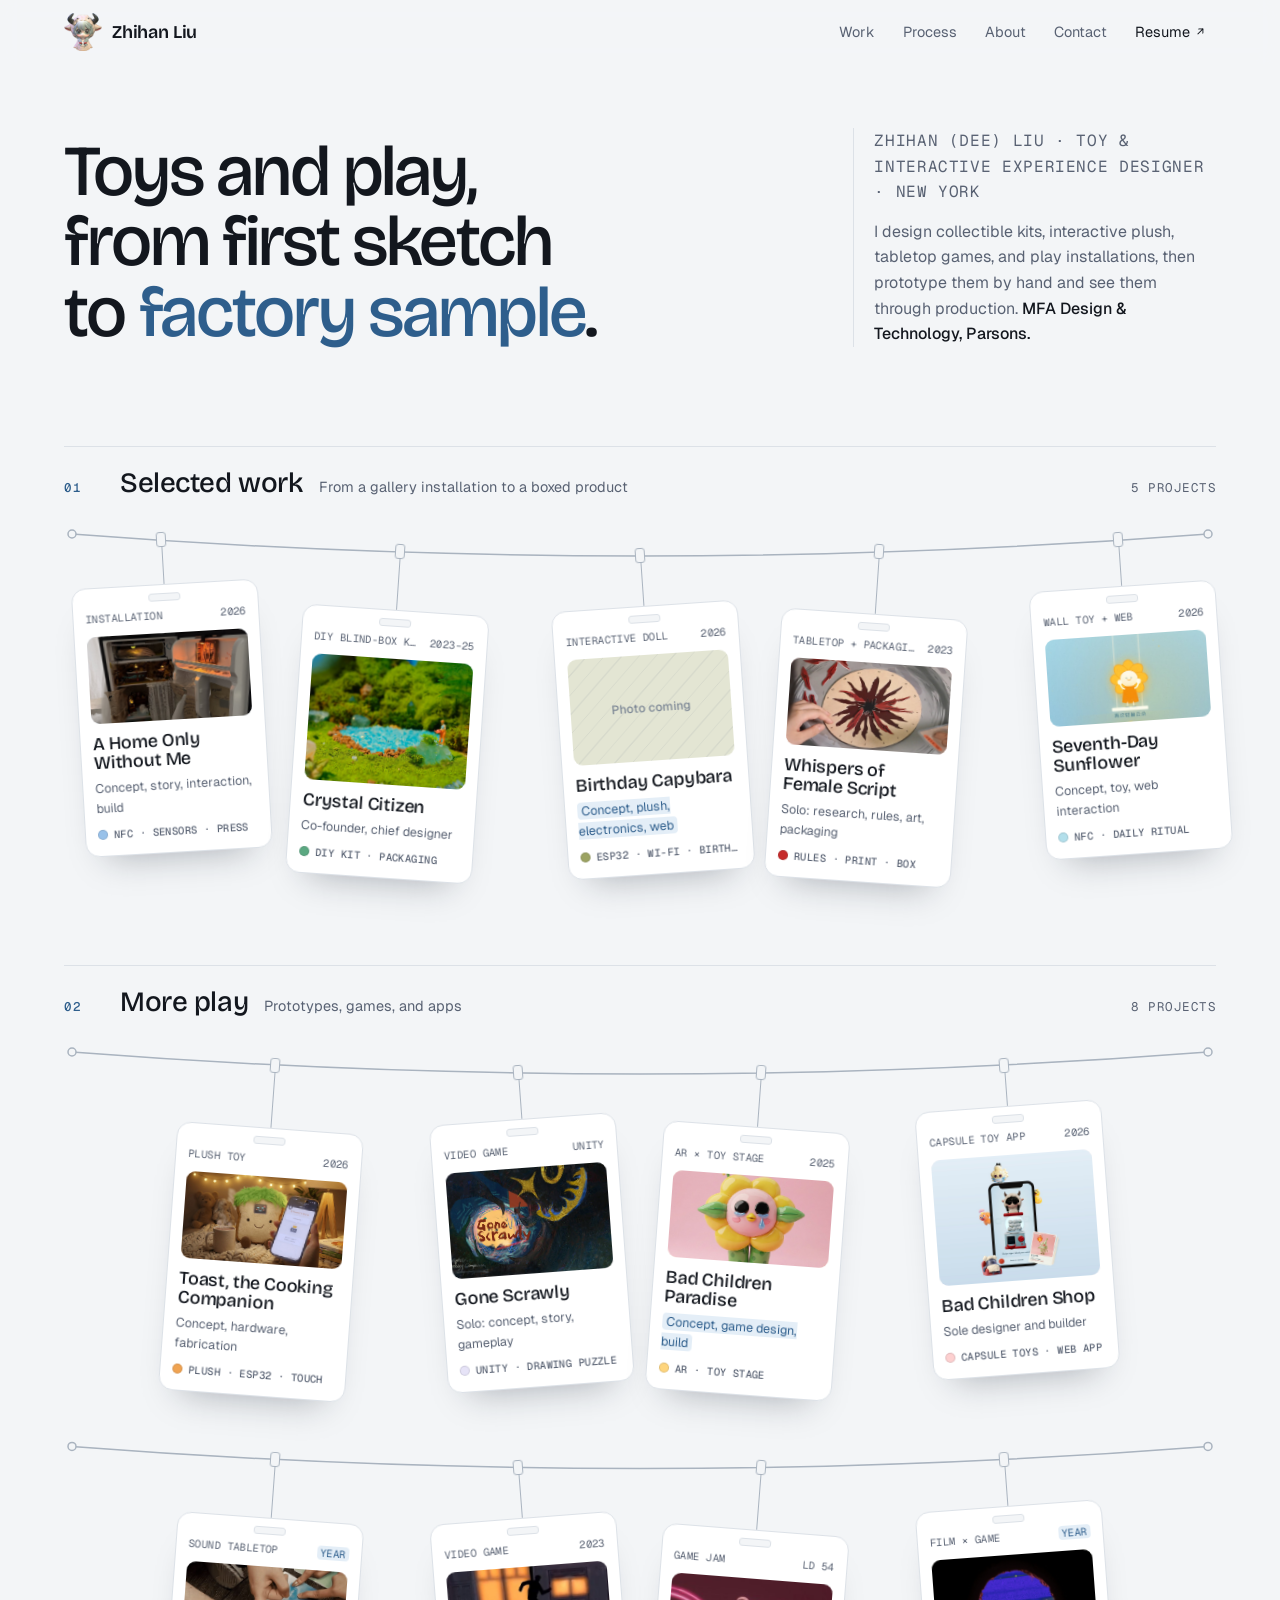
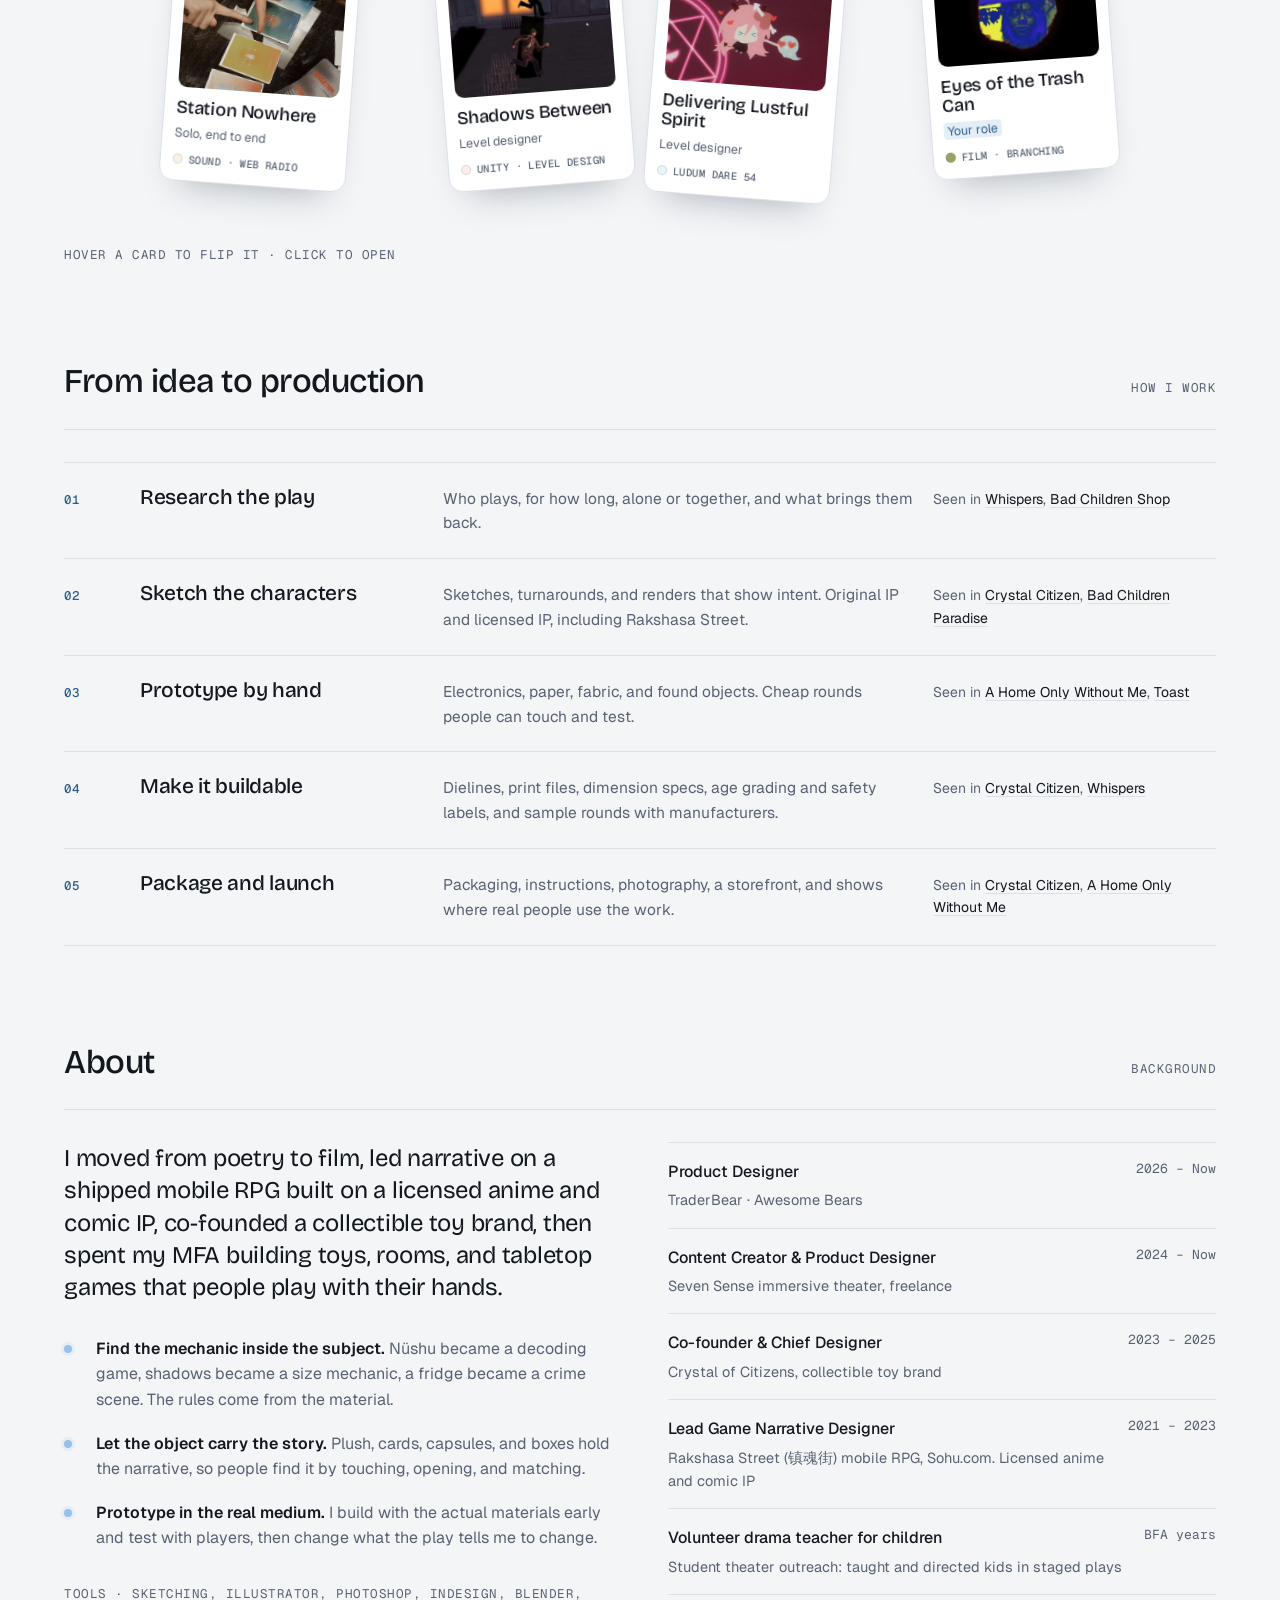
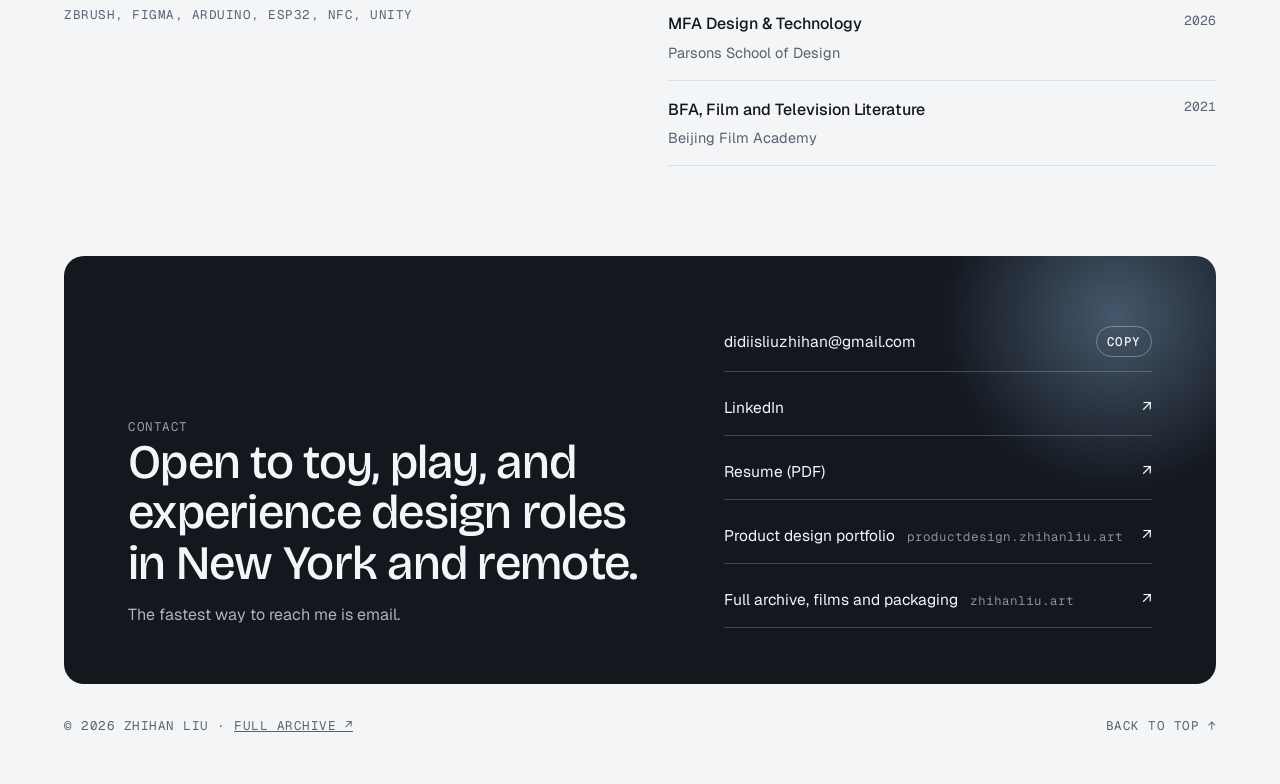
==== commit 08109927: "Replace resume, add Crystal safety labeling, align title to Toy & Interactive Experience Designer" ====
--- a/index.html
+++ b/index.html
@@ -3,16 +3,16 @@
 <head>
 <meta charset="utf-8">
 <meta name="viewport" content="width=device-width, initial-scale=1, viewport-fit=cover">
-<meta name="description" content="Zhihan (Dee) Liu, play and experience designer in New York. Interactive installations, physical-digital toys, and narrative games.">
+<meta name="description" content="Zhihan (Dee) Liu, toy and interactive experience designer in New York. DIY toy kits, interactive plush, tabletop games, and play installations, from first sketch to factory sample.">
 <meta property="og:type" content="website">
-<meta property="og:title" content="Zhihan Liu · Play &amp; Experience Designer">
-<meta property="og:description" content="Installations, toys, and games where the story lives in the object.">
+<meta property="og:title" content="Zhihan Liu · Toy &amp; Interactive Experience Designer">
+<meta property="og:description" content="Toys and play, from first sketch to factory sample.">
 <meta property="og:url" content="https://creativedesigner.zhihanliu.art/">
 <meta property="og:image" content="https://creativedesigner.zhihanliu.art/img/og.jpg">
 <meta name="twitter:card" content="summary_large_image">
 <link rel="icon" type="image/png" href="img/favicon.png">
 <link rel="apple-touch-icon" href="img/apple-touch-icon.png">
-<title>Zhihan Liu · Play &amp; Experience Design</title>
+<title>Zhihan Liu · Toy &amp; Interactive Experience Design</title>
 <meta name="claude:viewport-fit-sides" content="cover">
 <link rel="preconnect" href="https://fonts.googleapis.com">
 <link rel="preconnect" href="https://fonts.gstatic.com" crossorigin>
@@ -349,7 +349,7 @@
 .immersive.pp .imm-stage.on{padding-bottom:28px}
 .immersive.pp .imm-phone img{position:static;display:block;width:100%;height:100%;object-fit:cover;object-position:top}
 .imm-note a{color:var(--accent)}
-.prose .narrow{max-width:360px;margin-inline:auto}
+.prose .narrow{max-width:420px;width:100%;margin-inline:auto}
 .next{display:grid;grid-template-columns:minmax(0,1fr) auto;align-items:end;gap:24px;text-decoration:none;padding:40px 0;border-top:1px solid var(--line);margin-top:48px}
 .next h3{font-size:clamp(28px,4vw,44px);margin-top:8px}
 .next .go{font-family:var(--mono);font-size:24px;color:var(--accent);transition:transform .2s}
@@ -375,7 +375,7 @@
   <section class="hero" id="top">
     <h1>Toys and play, from first sketch to <em>factory sample</em>.</h1>
     <div class="hero-side">
-      <p class="mono">Zhihan (Dee) Liu · New York</p>
+      <p class="mono">Zhihan (Dee) Liu · Toy &amp; Interactive Experience Designer · New York</p>
       <p>I design collectible kits, interactive plush, tabletop games, and play installations, then prototype them by hand and see them through production. <strong>MFA Design &amp; Technology, Parsons.</strong></p>
     </div>
   </section>
@@ -394,7 +394,7 @@
       <li><span class="n">01</span><h3>Research the play</h3><p>Who plays, for how long, alone or together, and what brings them back.</p><span class="ev">Seen in <a href="#whispers-of-female-script">Whispers</a>, <a href="#bad-children-shop">Bad Children Shop</a></span></li>
       <li><span class="n">02</span><h3>Sketch the characters</h3><p>Sketches, turnarounds, and renders that show intent. Original IP and licensed IP, including Rakshasa Street.</p><span class="ev">Seen in <a href="#crystal-citizen">Crystal Citizen</a>, <a href="#bad-children-paradise">Bad Children Paradise</a></span></li>
       <li><span class="n">03</span><h3>Prototype by hand</h3><p>Electronics, paper, fabric, and found objects. Cheap rounds people can touch and test.</p><span class="ev">Seen in <a href="#a-home-only-without-me">A Home Only Without Me</a>, <a href="#toast">Toast</a></span></li>
-      <li><span class="n">04</span><h3>Make it buildable</h3><p>Dielines, print files, dimension specs, and sample rounds with manufacturers.</p><span class="ev">Seen in <a href="#crystal-citizen">Crystal Citizen</a>, <a href="#whispers-of-female-script">Whispers</a></span></li>
+      <li><span class="n">04</span><h3>Make it buildable</h3><p>Dielines, print files, dimension specs, age grading and safety labels, and sample rounds with manufacturers.</p><span class="ev">Seen in <a href="#crystal-citizen">Crystal Citizen</a>, <a href="#whispers-of-female-script">Whispers</a></span></li>
       <li><span class="n">05</span><h3>Package and launch</h3><p>Packaging, instructions, photography, a storefront, and shows where real people use the work.</p><span class="ev">Seen in <a href="#crystal-citizen">Crystal Citizen</a>, <a href="#a-home-only-without-me">A Home Only Without Me</a></span></li>
     </ol>
   </section>
@@ -817,7 +817,7 @@
    ],
    [
     "What I owned",
-    "Kit design, figure sculpts, instructions, cards, packaging and print specs, factory samples, photography, and the storefront."
+    "Kit design, figure sculpts, instructions, cards, packaging, print specs and safety labels, factory samples, photography, and the storefront."
    ]
   ],
   "sections": [
@@ -1105,7 +1105,7 @@
    },
    {
     "id": "spec",
-    "h": "7 · Packaging spec",
+    "h": "7 · Packaging, safety, and spec",
     "wide": true,
     "blocks": [
      {
@@ -1126,14 +1126,21 @@
         "350 gsm white cardstock with matte lamination."
        ],
        [
-        "Panels",
-        "Logo face, character tiles on the top flap, a scan-for-more QR panel, and a safety and age warning panel."
+        "Age and safety",
+        "Age grade 15+. A choking-hazard warning for small parts and crystals, a DIY-parts warning, a packaging warning, and care instructions, printed with the product model and batch."
        ],
        [
         "Proof",
         "Print proof dated July 19, 2024."
        ]
       ]
+     },
+     {
+      "img": {
+       "label": "Warning and age-grade panel on the box",
+       "ratio": "1400/473",
+       "src": "img/cc-warning.jpg"
+      }
      },
      {
       "img": {
@@ -1183,13 +1190,13 @@
   "id": "capybara",
   "row": 0,
   "sw": "matcha",
-  "tag": "Interactive plush",
-  "short": "[[Year]]",
-  "eyebrow": "Birthday-themed interactive plush · Electronics + web",
-  "year": "[[Year]]",
+  "tag": "Interactive doll",
+  "short": "2026",
+  "eyebrow": "Birthday-themed interactive doll · Extended from Toast",
+  "year": "2026",
   "title": "Birthday Capybara",
-  "summary": "A birthday-themed interactive capybara plush. Its soft body, an Arduino/ESP32 circuit, and a web page work together as one playable gift.",
-  "subtitle": "[[Two sentences: who the gift is for, and what happens when they play with it.]]",
+  "summary": "A birthday-themed interactive doll that grew out of Toast. Built-in Wi-Fi and API-driven features give the capybara its own personality and birthday interactions.",
+  "subtitle": "I extended the Toast prototype into a birthday character, adding built-in Wi-Fi and API-driven features so the capybara has a personality of its own and birthday-themed interactions. [[One sentence: who the gift is for, and the play loop.]]",
   "meta": [
    [
     "Role",
@@ -1197,15 +1204,15 @@
    ],
    [
     "Type",
-    "Interactive plush + web page"
+    "Interactive doll + connected web"
    ],
    [
     "Year",
-    "[[Year]]"
+    "2026"
    ],
    [
     "Medium",
-    "Arduino / ESP32, [[sensors and outputs]]"
+    "ESP32, Arduino, Wi-Fi, APIs"
    ]
   ],
   "links": [],
@@ -1328,7 +1335,7 @@
    "Electronics",
    "Physical + digital play"
   ],
-  "line": "Plush · ESP32 · web"
+  "line": "ESP32 · Wi-Fi · birthday play"
  },
  {
   "id": "whispers-of-female-script",
@@ -2209,9 +2216,9 @@
   "row": 1,
   "sw": "butter",
   "tag": "AR × toy stage",
-  "short": "[[Year]]",
+  "short": "2025",
   "eyebrow": "Narrative puzzle toy · AR game + physical stage",
-  "year": "[[Year]]",
+  "year": "2025",
   "title": "Bad Children Paradise",
   "summary": "A narrative puzzle toy installation that pairs an AR video game with an interactive physical toy stage, and grew into a whole character IP.",
   "subtitle": "An AR video game and an interactive toy stage that solve one story together. The Bad Children characters later grew into figurines, stickers, a desktop pet, and the Bad Children Shop app.",
@@ -2226,7 +2233,7 @@
    ],
    [
     "Year",
-    "[[Year]]"
+    "2025"
    ],
    [
     "Medium",
@@ -3340,7 +3347,7 @@
   document.querySelectorAll(".chapter").forEach(s=>io.observe(s));
 }
 
-const HOME_TITLE="Zhihan Liu · Play & Experience Design";
+const HOME_TITLE="Zhihan Liu · Toy & Interactive Experience Design";
 function route(){
   const h=decodeURIComponent(location.hash.slice(1));
   const c=CASES.find(x=>x.id===h);
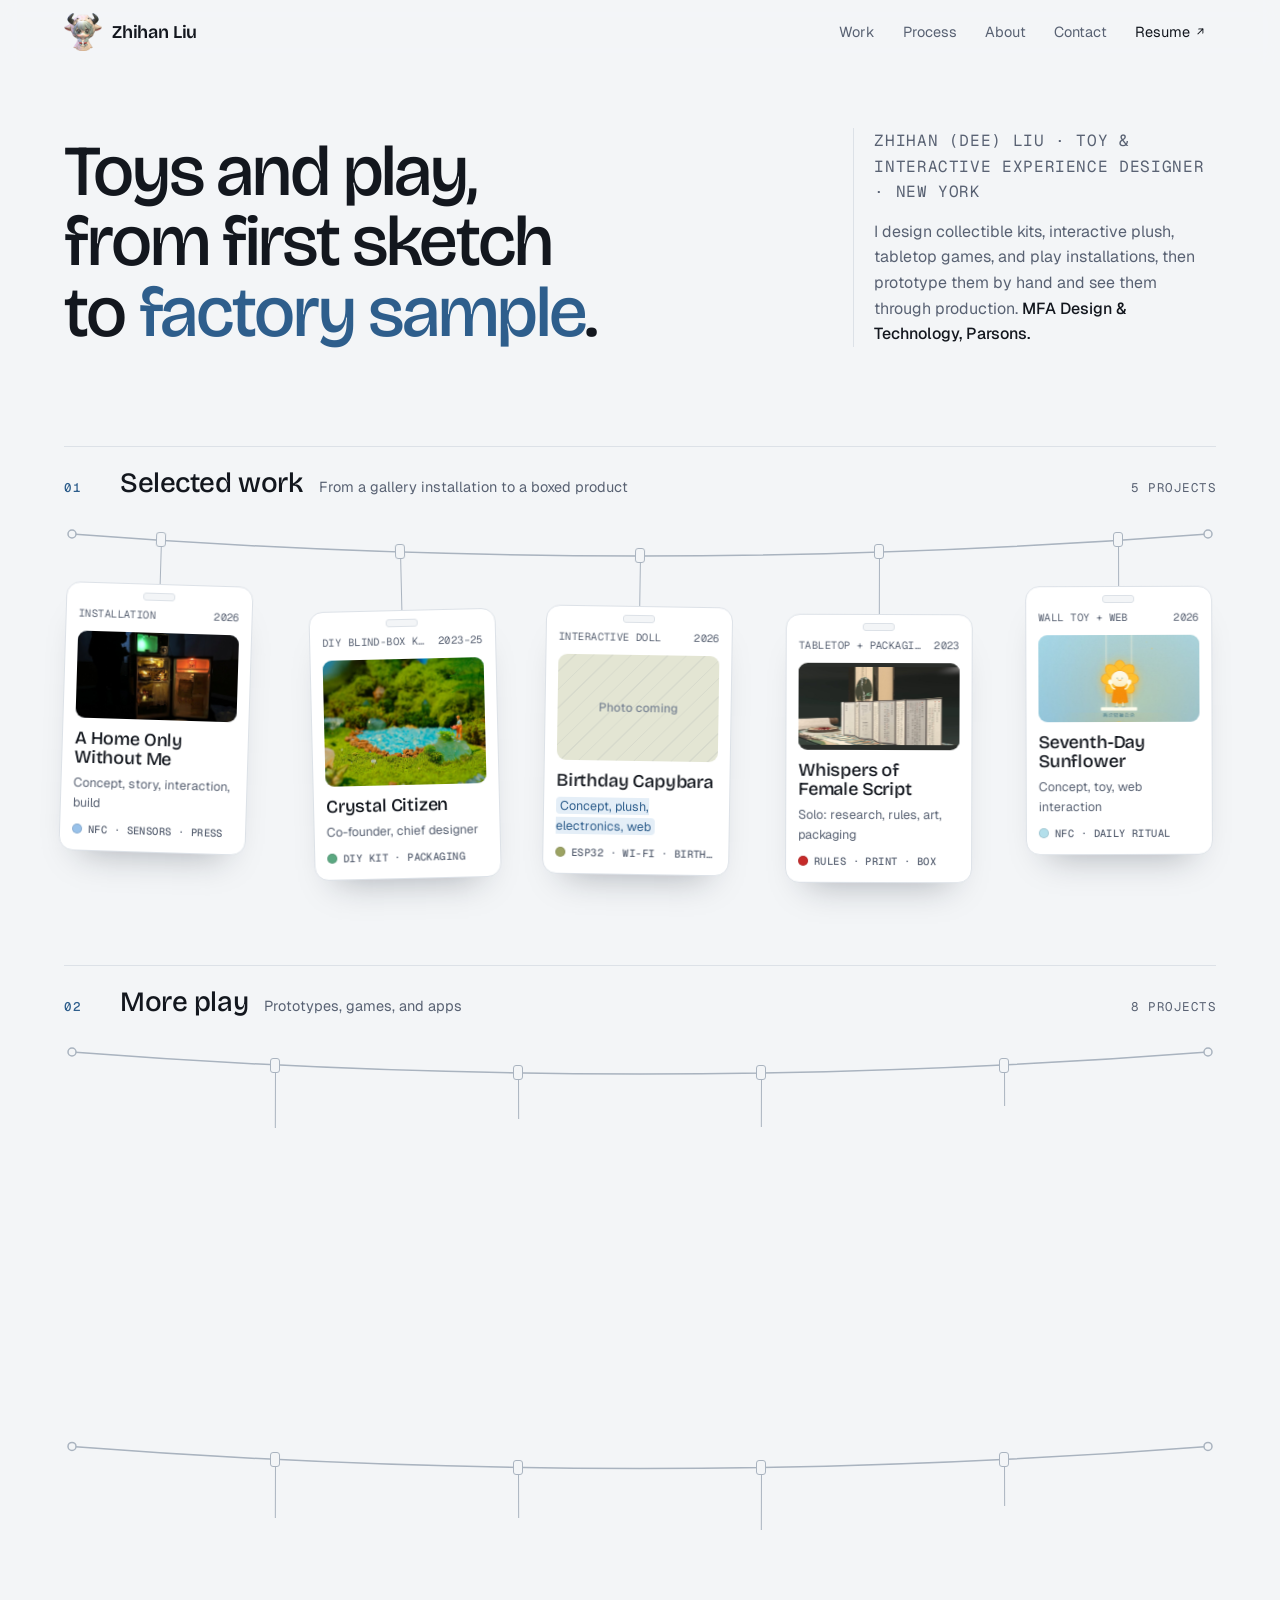
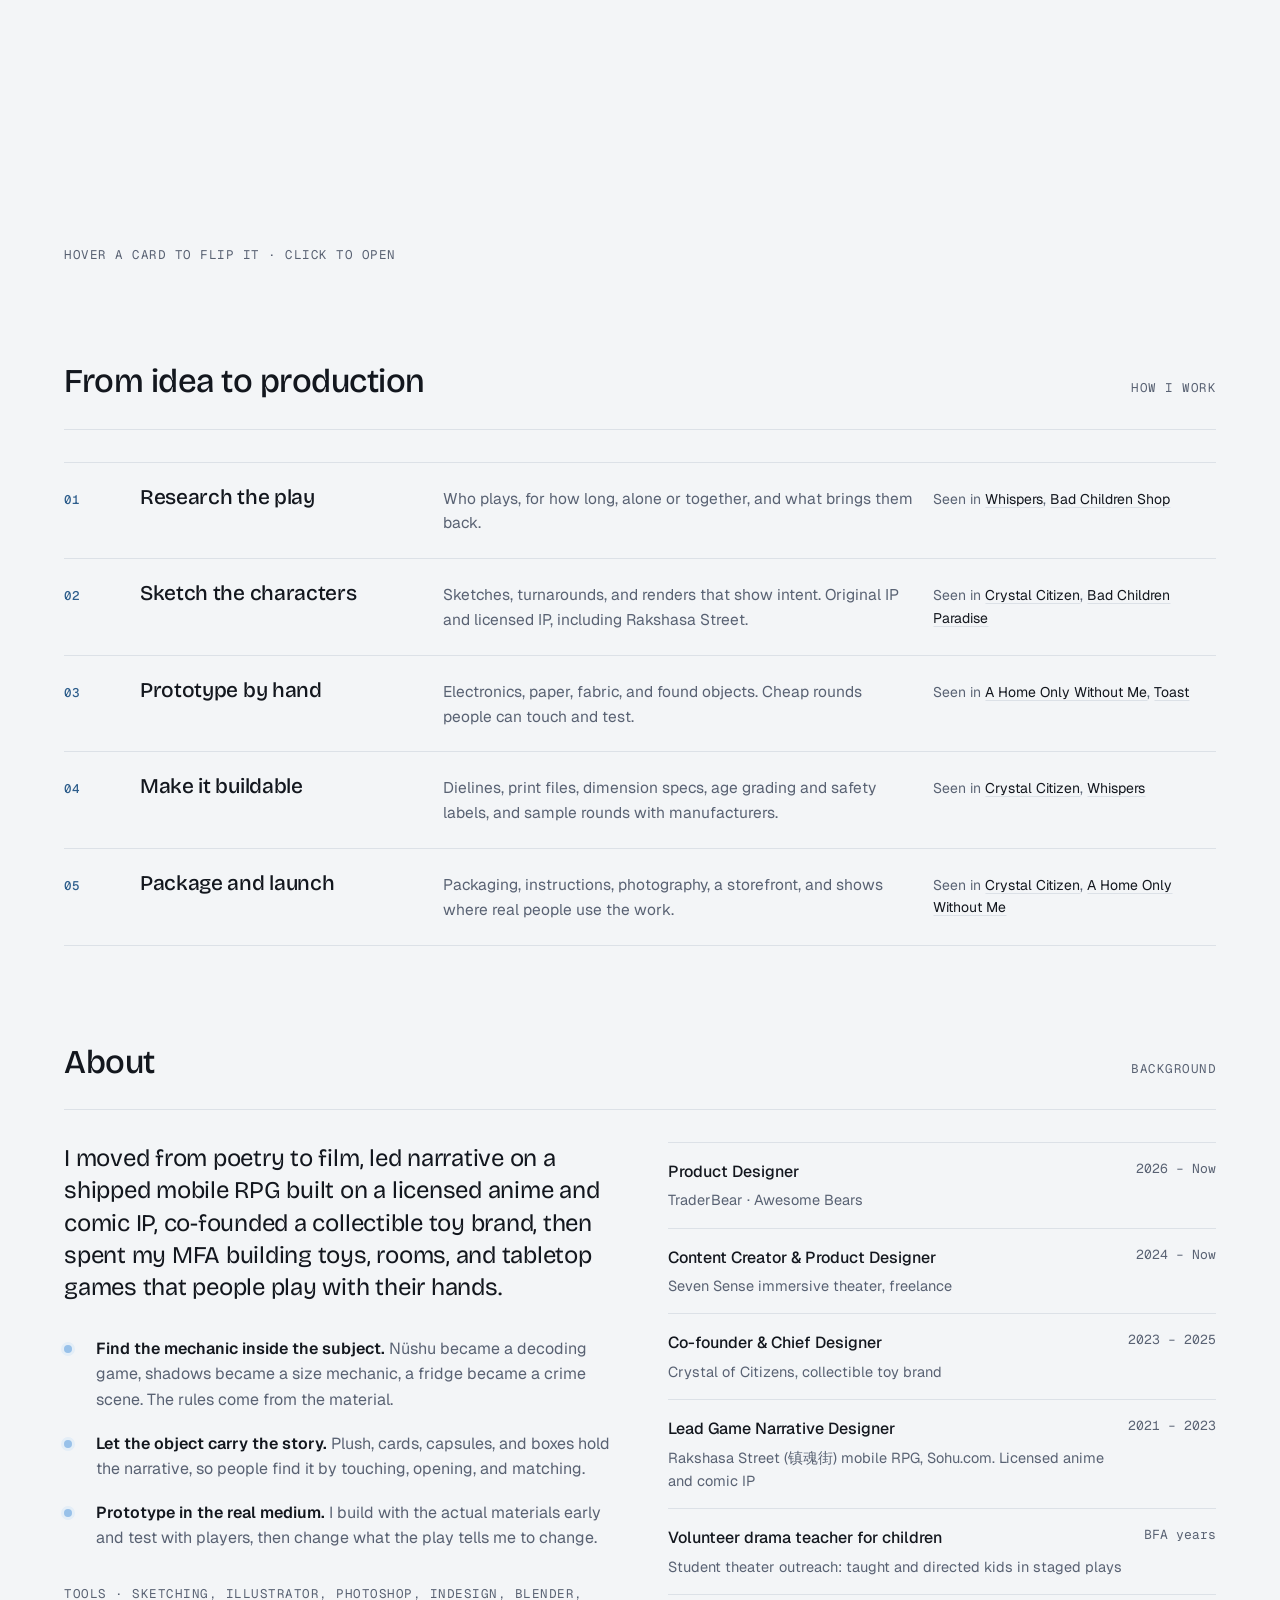
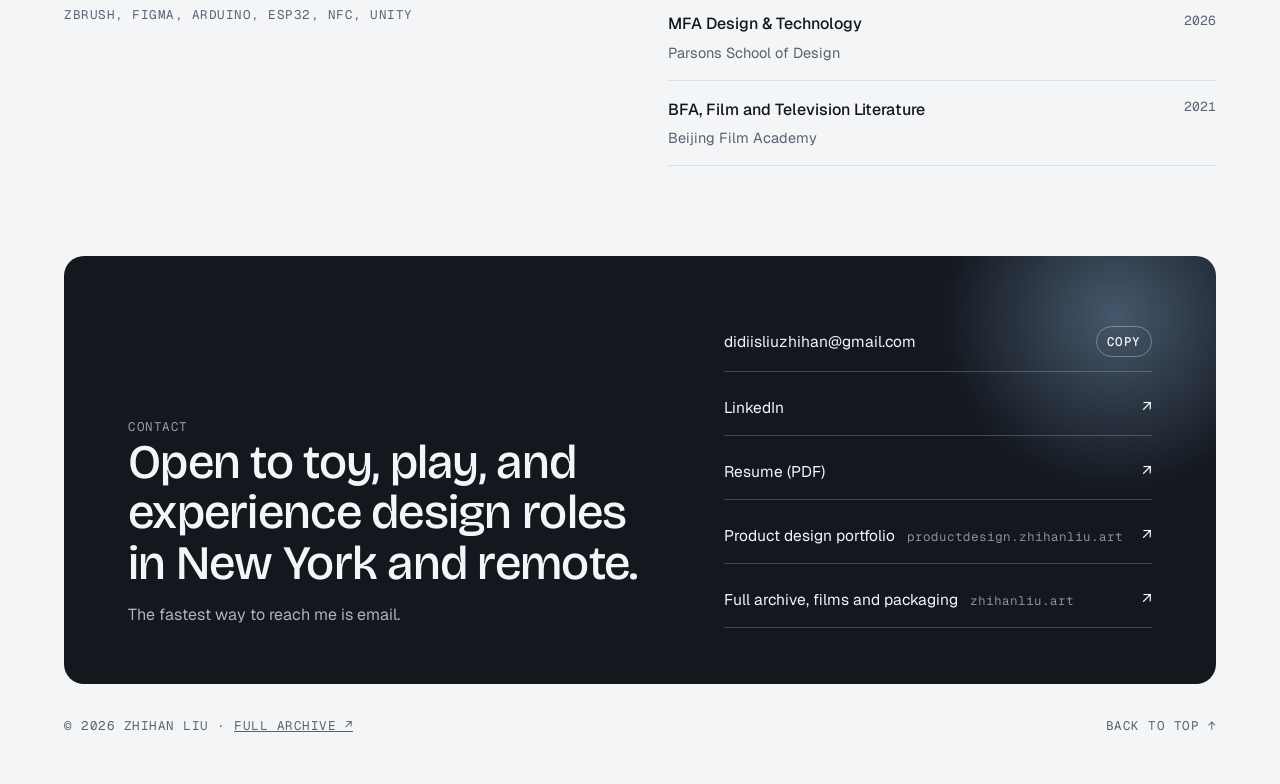
==== commit 368ef652: "Card images: Home dark hero, Whispers full 3D render" ====
--- a/index.html
+++ b/index.html
@@ -508,7 +508,7 @@
    "ratio": "1376/768",
    "src": "img/home-fridge-night.jpg"
   },
-  "card": "img/home-fridge-open.jpg",
+  "card": "img/home-fridge-night.jpg",
   "tldr": [
    [
     "Premise",
@@ -1377,7 +1377,7 @@
    "ratio": "1800/1124",
    "src": "img/nushu-scroll.jpg"
   },
-  "card": "img/nushu-disc.jpg",
+  "card": "img/nushu-box-screen.jpg",
   "tldr": [
    [
     "Rules",
@@ -1716,7 +1716,9 @@
    "Print production",
    "Cooperative play"
   ],
-  "line": "Rules · print · box"
+  "line": "Rules · print · box",
+  "cardFit": "contain",
+  "cardBg": "#2B2E2B"
  },
  {
   "id": "sunflower-house",
@@ -3048,7 +3050,7 @@
     <a class="card3d" href="#${c.id}" aria-label="${esc(c.title)}: open project">
       <div class="face front">
         <div class="ctop"><span class="mono">${esc(c.tag)}</span><span class="mono">${fmt(c.short)}</span></div>
-        <div class="cimg" style="--mat:${mat}">${img?`<img src="${esc(img)}" alt="" loading="lazy" draggable="false">`:`<div class="lbl">Photo coming</div>`}</div>
+        <div class="cimg" style="--mat:${c.cardBg||mat}">${img?`<img src="${esc(img)}" alt="" loading="lazy" draggable="false"${c.cardFit?` style="object-fit:${c.cardFit}"`:""}>`:`<div class="lbl">Photo coming</div>`}</div>
         <div class="cname">${fmt(c.title)}</div>
         <div class="crole">${fmt(c.meta[0][1])}</div>
         <div class="cfoot"><i class="dot" style="--sw:${bg}"></i><span>${fmt(c.line||c.tag)}</span></div>
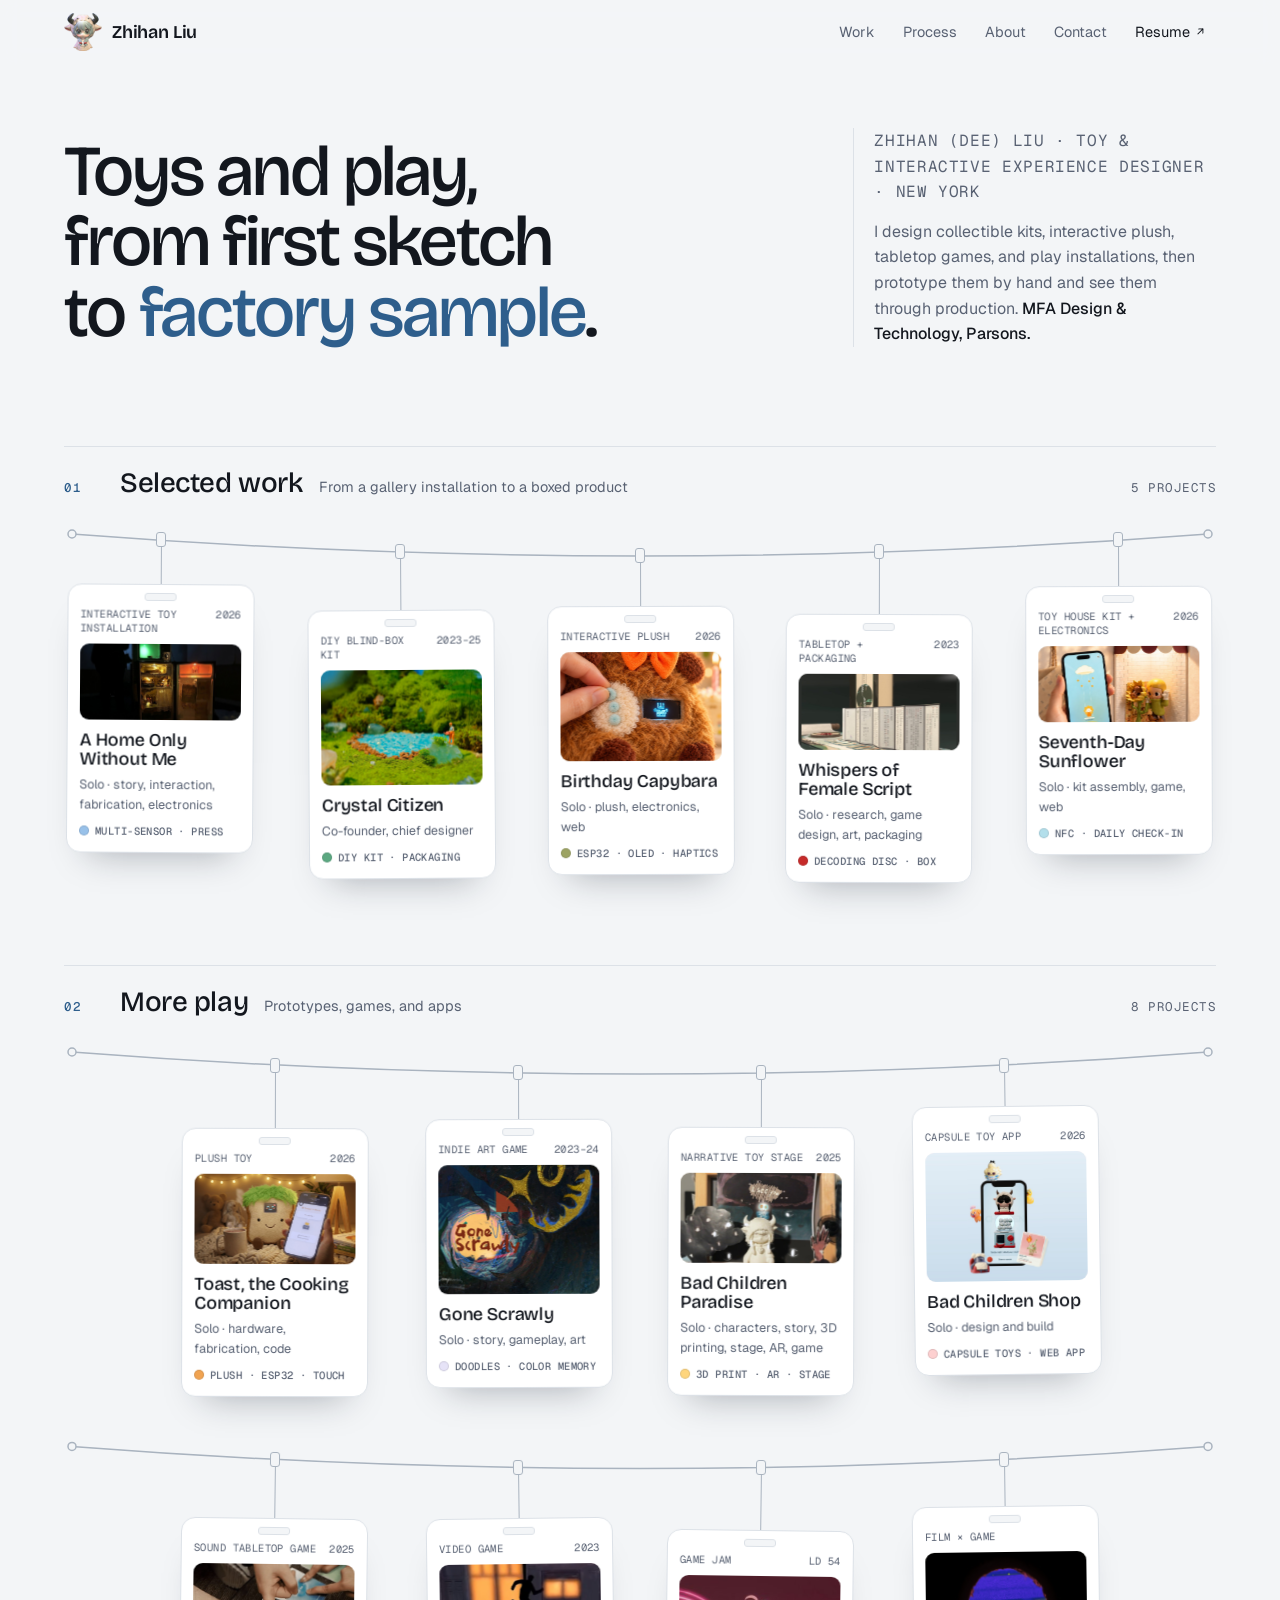
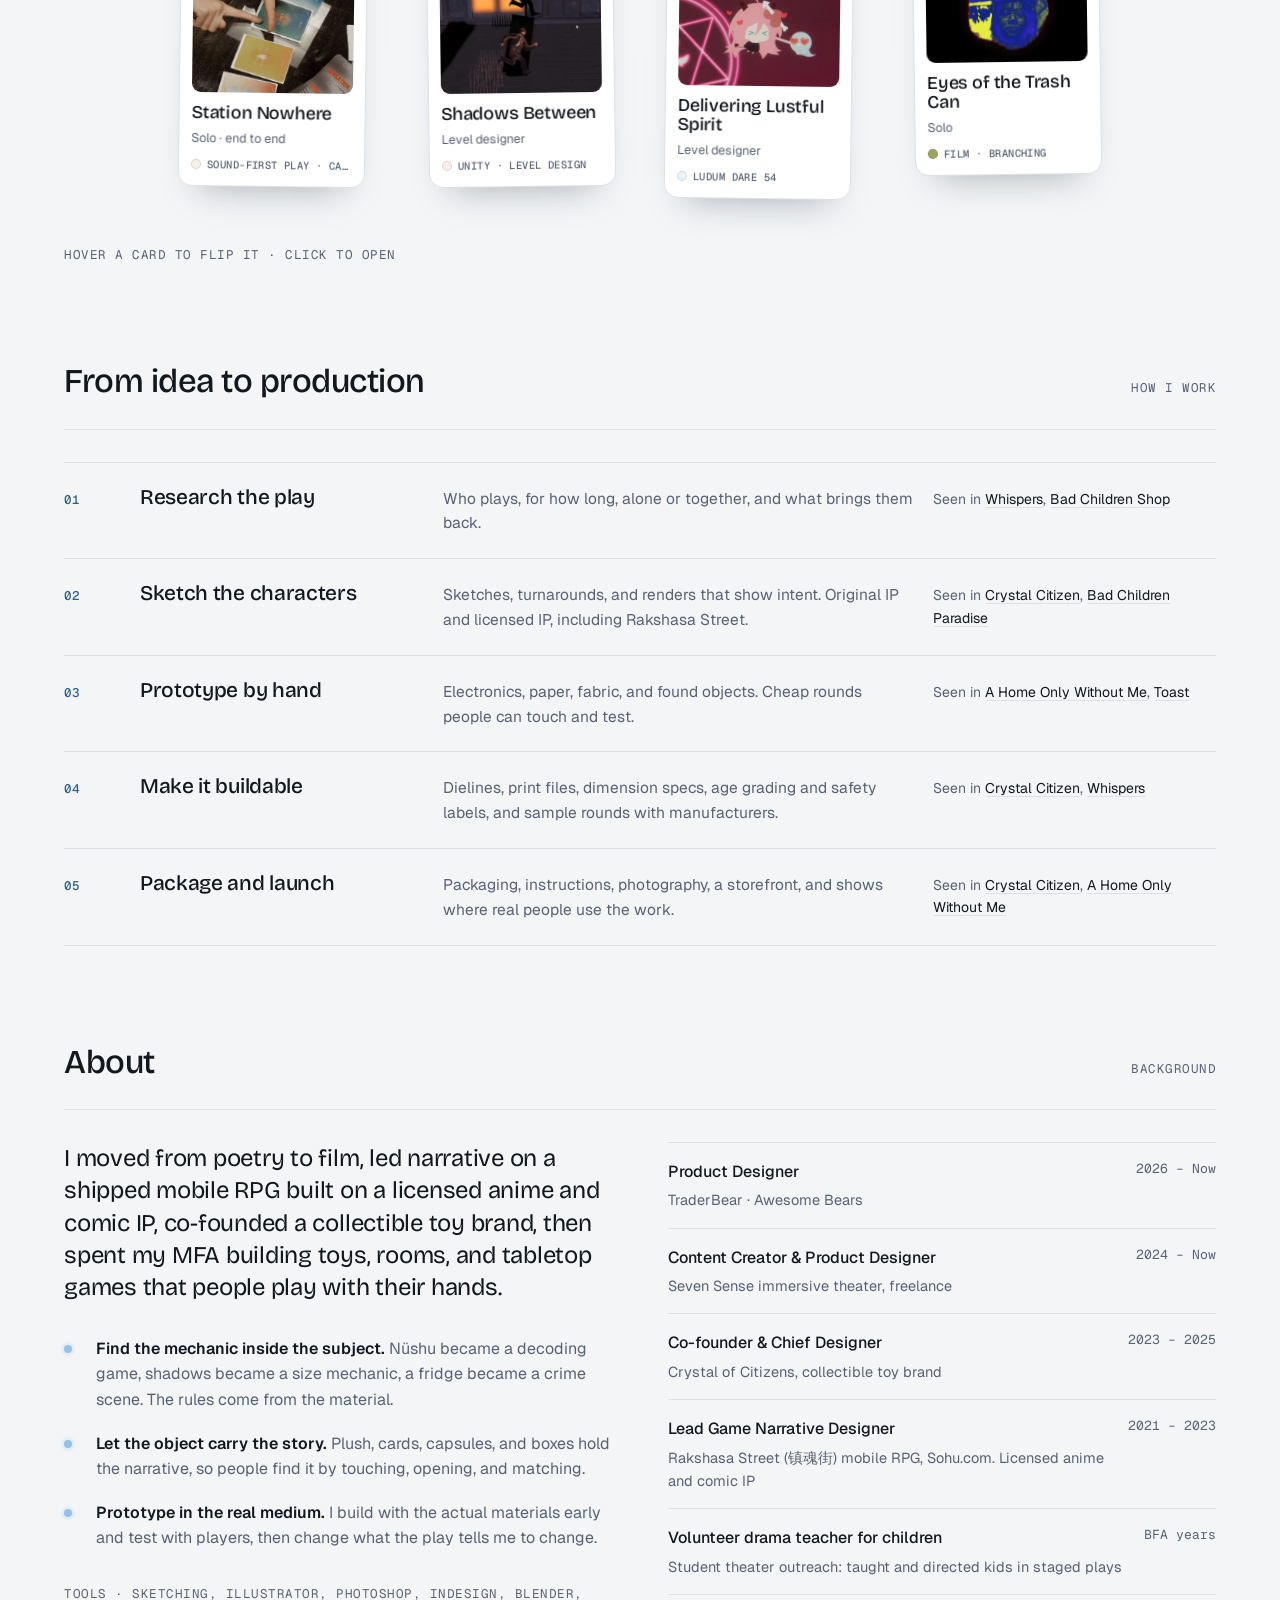
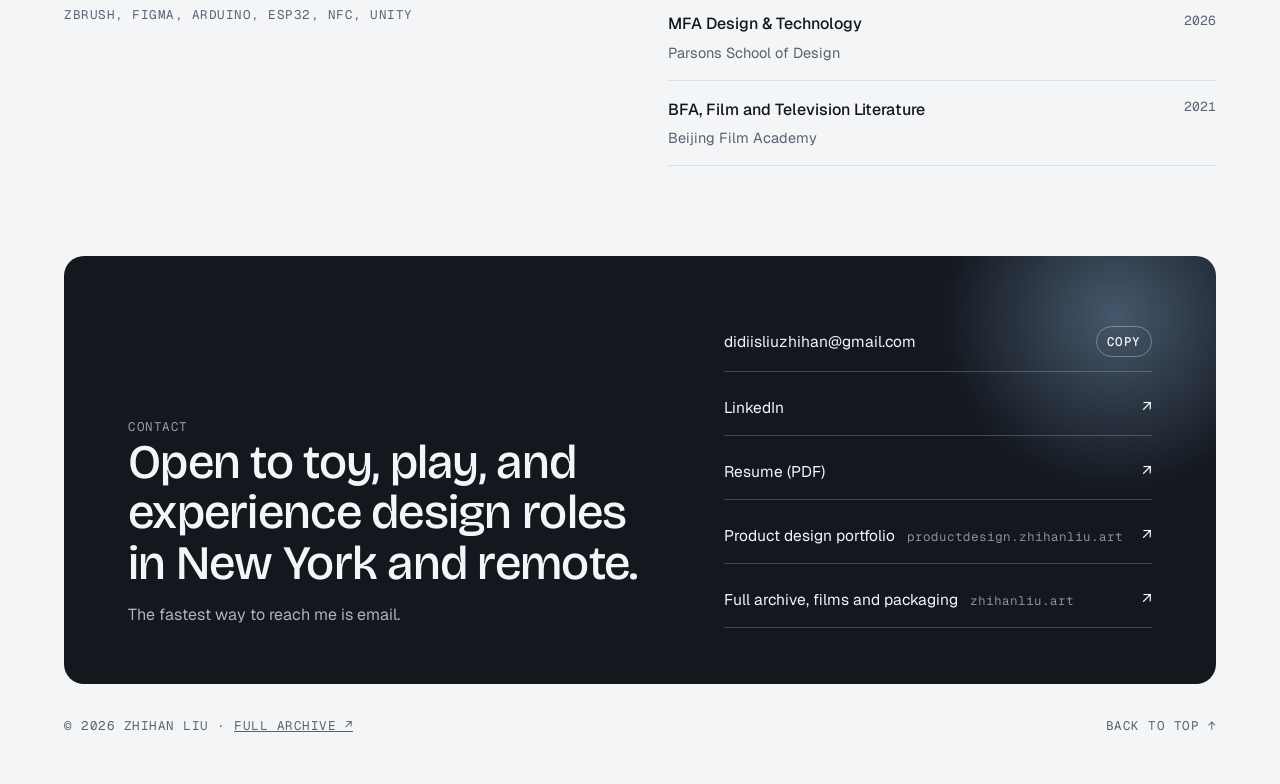
==== commit e764475f: "Covers with titles, Crystal kit story, Sunflower English rain+sun demo, Capybara, Gone Scrawly, Bad " ====
--- a/index.html
+++ b/index.html
@@ -124,7 +124,8 @@
 .face::before{content:"";position:absolute;top:8px;left:50%;width:30px;height:6px;transform:translateX(-50%);border-radius:3px;background:var(--bg);border:1px solid var(--line)}
 .front{background:var(--surface)}
 .ctop{display:flex;justify-content:space-between;align-items:center;gap:8px;min-width:0}
-.ctop .mono{font-size:10.5px;white-space:nowrap;overflow:hidden;text-overflow:ellipsis}
+.ctop{align-items:flex-start}
+.ctop .mono{font-size:10.5px;line-height:1.35;overflow:hidden;display:-webkit-box;-webkit-line-clamp:2;-webkit-box-orient:vertical}
 .ctop .mono:last-child{flex:none}
 .cimg{position:relative;border-radius:9px;overflow:hidden;aspect-ratio:5/4;background:var(--mat,var(--ph))}
 .cimg img{position:absolute;inset:0;width:100%;height:100%;object-fit:cover;display:block}
@@ -207,6 +208,33 @@
 @media (max-width:860px){.contact{grid-template-columns:1fr}}
 footer{padding-block:32px 48px;display:flex;justify-content:space-between;gap:16px;flex-wrap:wrap}
 
+/* Case study: cover image with the title set lower-left on a scrim, so a project opens on its picture */
+.case-cover{position:relative;margin-top:20px;border-radius:20px;overflow:hidden;height:clamp(480px,76vh,820px);background:#0E1116;isolation:isolate}
+.case-cover>img{position:absolute;inset:0;width:100%;height:100%;object-fit:cover;object-position:var(--pos,50% 50%);z-index:-2;transform:scale(var(--z,1.02));transform-origin:var(--zo,50% 50%);animation:coverIn 1.1s cubic-bezier(.22,1,.36,1) both}
+@keyframes coverIn{from{transform:scale(calc(var(--z,1.02) + .04));opacity:.4}to{transform:scale(var(--z,1.02));opacity:1}}
+.case-cover::before{content:"";position:absolute;inset:0;z-index:-1;background:linear-gradient(0deg,rgba(9,11,15,.86) 0%,rgba(9,11,15,.55) 30%,rgba(9,11,15,.08) 62%,rgba(9,11,15,0) 100%),linear-gradient(90deg,rgba(9,11,15,.55) 0%,rgba(9,11,15,.12) 55%,rgba(9,11,15,0) 75%)}
+.cc-in{position:absolute;inset:0;display:flex;flex-direction:column;justify-content:space-between;padding:clamp(20px,3.4vw,44px);color:#fff}
+.cc-in .back{color:rgba(255,255,255,.82);align-self:flex-start;padding:8px 14px;border-radius:999px;background:rgba(9,11,15,.32);backdrop-filter:blur(6px);-webkit-backdrop-filter:blur(6px)}
+.cc-in .back:hover{color:#fff}
+.cc-text{max-width:min(760px,100%)}
+.cc-text .eyebrow{display:flex;align-items:center;gap:10px;color:rgba(255,255,255,.78);margin:0}
+.cc-text h1{font-size:clamp(44px,7vw,104px);line-height:.96;letter-spacing:-.03em;margin-top:14px;color:#fff;text-shadow:0 2px 24px rgba(0,0,0,.25)}
+.cc-text .subtitle{font-size:clamp(16px,1.6vw,20px);line-height:1.45;color:rgba(255,255,255,.88);max-width:54ch;margin-top:16px}
+.case-cover.tr::before{background:linear-gradient(0deg,rgba(9,11,15,.86) 0%,rgba(9,11,15,.5) 30%,rgba(9,11,15,.06) 62%,rgba(9,11,15,0) 100%),linear-gradient(270deg,rgba(9,11,15,.6) 0%,rgba(9,11,15,.14) 50%,rgba(9,11,15,0) 72%)}
+.case-cover.tr .cc-text{margin-left:auto;max-width:min(540px,100%)}
+@media (max-width:640px){.case-cover.tr .cc-text{margin-left:0}}
+.case-cover.ttl::before{background:linear-gradient(160deg,rgba(9,11,15,.82) 0%,rgba(9,11,15,.55) 26%,rgba(9,11,15,.08) 48%,rgba(9,11,15,0) 62%)}
+.case-cover.ttl .cc-in{justify-content:flex-start;gap:clamp(20px,4vh,40px)}
+.case-cover.ttl .cc-text{max-width:min(420px,100%)}
+.case-cover.ttl .cc-text h1{font-size:clamp(44px,6vw,84px)}
+@media (max-width:560px){.case-cover.ttl .cc-in{justify-content:space-between}.case-cover.ttl .cc-text{max-width:none}
+  .case-cover.ttl::before{background:linear-gradient(180deg,rgba(9,11,15,0) 0%,rgba(9,11,15,0) 34%,rgba(9,11,15,.7) 52%,#0E1116 60%,#0E1116 100%)}}
+.case-under{padding-top:8px}
+.case-under .meta{margin-top:28px}
+@media (max-width:560px){.case-cover{height:auto;min-height:600px;border-radius:16px}.cc-text .subtitle{font-size:15.5px}
+  .case-cover>img{height:58%;bottom:auto}
+  .case-cover::before,.case-cover.tr::before{background:linear-gradient(180deg,rgba(9,11,15,0) 0%,rgba(9,11,15,0) 34%,rgba(9,11,15,.7) 52%,#0E1116 60%,#0E1116 100%)}}
+@media (prefers-reduced-motion: reduce){.case-cover>img{animation:none}}
 /* Case study */
 .case-top{padding-block:40px 0}
 .back{display:inline-flex;gap:8px;padding:8px 0;text-decoration:none;color:var(--muted);font-size:14.5px}
@@ -345,6 +373,14 @@
 .immersive.phone .imm-stage.on{height:auto;aspect-ratio:auto;display:grid;place-items:center;padding:28px 16px;background:linear-gradient(180deg,#e7f1f7,#d3e3ec)}
 .imm-phone{width:min(390px,100%);height:min(780px,78vh);border:10px solid #111;border-radius:44px;overflow:hidden;background:#fff;box-shadow:0 30px 60px -30px rgba(0,0,0,.6)}
 .imm-note{font-size:13.5px;color:var(--muted);margin-top:10px}
+.pair-stage{aspect-ratio:auto;display:grid;grid-template-columns:repeat(2,minmax(0,360px));justify-content:center;gap:clamp(20px,4vw,64px);padding:32px 16px 108px;background:linear-gradient(180deg,#e7f1f7,#d3e3ec)}
+.pair-stage.on{padding-bottom:32px}
+.pair-col{display:grid;gap:12px;justify-items:center;min-width:0}
+.pair-col .mono{color:#33505a}
+.pair .imm-phone{width:100%;height:min(720px,76vh)}
+.pair .imm-phone img{position:static;display:block;width:100%;height:100%;object-fit:cover;object-position:top}
+.pair .imm-phone iframe{display:block;width:100%;height:100%;border:0}
+@media (max-width:640px){.pair-stage{grid-template-columns:minmax(0,340px)}.pair .imm-phone{height:640px}}
 .immersive.pp .imm-stage{aspect-ratio:auto;display:grid;place-items:center;padding:28px 16px 96px;background:linear-gradient(180deg,#e7f1f7,#d3e3ec)}
 .immersive.pp .imm-stage.on{padding-bottom:28px}
 .immersive.pp .imm-phone img{position:static;display:block;width:100%;height:100%;object-fit:cover;object-position:top}
@@ -464,9 +500,9 @@
   "id": "a-home-only-without-me",
   "row": 0,
   "sw": "attic",
-  "tag": "Installation",
+  "tag": "Interactive toy installation",
   "short": "2026",
-  "eyebrow": "Interactive installation · Physical narrative game",
+  "eyebrow": "Interactive toy installation · Multimedia artwork",
   "year": "2026",
   "title": "A Home Only Without Me",
   "summary": "A half-room installation where visitors investigate a family's generational curse through miniature scenes hidden inside a refrigerator and a TV cabinet.",
@@ -474,7 +510,7 @@
   "meta": [
    [
     "Role",
-    "Concept, story, interaction, build"
+    "Solo · story, interaction, fabrication, electronics"
    ],
    [
     "Shown",
@@ -491,12 +527,12 @@
   ],
   "links": [
    [
+    "Watch the walkthrough ↓",
+    "scroll:yts"
+   ],
+   [
     "Press ↓",
     "scroll:press"
-   ],
-   [
-    "Watch the walkthrough ↓",
-    "scroll:yts"
    ],
    [
     "Thesis page on zhihanliu.art",
@@ -504,9 +540,9 @@
    ]
   ],
   "hero": {
-   "label": "The refrigerator and TV cabinet in the dark gallery",
-   "ratio": "1376/768",
-   "src": "img/home-fridge-night.jpg"
+   "label": "Visitors crouch at the open refrigerator, reading the scenes inside",
+   "ratio": "3/2",
+   "src": "img/home-visitors-open.jpg"
   },
   "card": "img/home-fridge-night.jpg",
   "tldr": [
@@ -516,7 +552,7 @@
    ],
    [
     "What I built",
-    "Miniature scenes inside a refrigerator and a CRT TV cabinet. NFC, magnetic, ultrasonic, and fabric-touch triggers play sound and small screens."
+    "Miniature scenes inside a refrigerator and a CRT TV cabinet. Magnetic, ultrasonic, fabric-touch, and NFC triggers play sound and small screens."
    ],
    [
     "Shown and covered",
@@ -524,6 +560,27 @@
    ]
   ],
   "sections": [
+   {
+    "id": "yts",
+    "h": "Walkthrough",
+    "blocks": [
+     {
+      "yt": [
+       {
+        "id": "Z-a4qLTW7UM",
+        "label": "Installation walkthrough",
+        "poster": "img/home-fridge-night.jpg"
+       },
+       {
+        "id": "qcmmnh7pA_A",
+        "label": "Documentation",
+        "poster": "img/home-visitor.jpg"
+       }
+      ]
+     }
+    ],
+    "wide": true
+   },
    {
     "id": "premise",
     "h": "Premise",
@@ -722,26 +779,6 @@
     ]
    },
    {
-    "id": "yts",
-    "h": "Walkthrough",
-    "blocks": [
-     {
-      "yt": [
-       {
-        "id": "Z-a4qLTW7UM",
-        "label": "Installation walkthrough",
-        "poster": "img/home-fridge-night.jpg"
-       },
-       {
-        "id": "qcmmnh7pA_A",
-        "label": "Documentation",
-        "poster": "img/home-visitor.jpg"
-       }
-      ]
-     }
-    ]
-   },
-   {
     "id": "exhibition",
     "h": "Exhibition",
     "blocks": [
@@ -755,11 +792,13 @@
    }
   ],
   "fit": [
+   "Toy-scale worlds",
+   "Multi-sensor electronics",
    "Fabrication",
-   "Electronics and sensors",
    "Spatial play"
   ],
-  "line": "NFC · sensors · press"
+  "line": "Multi-sensor · press",
+  "cover": "img/home-fridge-night.jpg"
  },
  {
   "id": "crystal-citizen",
@@ -801,9 +840,9 @@
    ]
   ],
   "hero": {
-   "label": "Tearing open the Crystal Citizen box",
-   "ratio": "1170/991",
-   "src": "img/cc-tear.jpg"
+   "label": "A finished Crystal Citizen diorama: a citizen watering plants by a lake of crystal chips",
+   "ratio": "3/2",
+   "src": "img/cc-diorama.jpg"
   },
   "card": "img/cc-lake.jpg",
   "tldr": [
@@ -827,6 +866,16 @@
     "blocks": [
      {
       "p": "The box is the first part of the play. A die-cut tear strip runs around it with the line Unwrap Your Crystal DIY Adventure printed along the edge, so opening it is a small event rather than a lid coming off."
+     },
+     {
+      "p": "The opening borrows the game logic of Pop Mart blind boxes. The top flap shows the whole series of citizens, but not which one is inside, so tearing the strip becomes a small game of chance and collecting the set becomes a reason to open another box."
+     },
+     {
+      "img": {
+       "label": "Pulling the tear strip: Unwrap Your Crystal DIY Adventure",
+       "ratio": "1170/991",
+       "src": "img/cc-tear.jpg"
+      }
      },
      {
       "imgs": [
@@ -963,8 +1012,8 @@
      {
       "imgs": [
        {
-        "src": "img/cc-lake.jpg",
-        "label": "A citizen by a lake of crystal chips"
+        "src": "img/cc-yoga.jpg",
+        "label": "A citizen beside a crystal cluster"
        },
        {
         "src": "img/cc-glow.jpg",
@@ -1184,27 +1233,28 @@
    "Figure design",
    "Factory samples"
   ],
-  "line": "DIY kit · packaging"
+  "line": "DIY kit · packaging",
+  "coverPos": "74% 60%"
  },
  {
   "id": "capybara",
   "row": 0,
   "sw": "matcha",
-  "tag": "Interactive doll",
+  "tag": "Interactive plush",
   "short": "2026",
-  "eyebrow": "Birthday-themed interactive doll · Extended from Toast",
+  "eyebrow": "Birthday gift plush · Electronics + Wi-Fi web",
   "year": "2026",
   "title": "Birthday Capybara",
-  "summary": "A birthday-themed interactive doll that grew out of Toast. Built-in Wi-Fi and API-driven features give the capybara its own personality and birthday interactions.",
-  "subtitle": "I extended the Toast prototype into a birthday character, adding built-in Wi-Fi and API-driven features so the capybara has a personality of its own and birthday-themed interactions. [[One sentence: who the gift is for, and the play loop.]]",
+  "summary": "A capybara plush with a small screen in its belly. Touch it and a birthday scene plays; friends who join its Wi-Fi get a page that says Birthday Dua!",
+  "subtitle": "A birthday gift that plays back. I built a belly screen, a touch patch, haptics, and its own Wi-Fi party page into a capybara plush.",
   "meta": [
    [
     "Role",
-    "[[Concept, plush, electronics, web]]"
+    "Solo · plush, electronics, web"
    ],
    [
     "Type",
-    "Interactive doll + connected web"
+    "Interactive plush + Wi-Fi web page"
    ],
    [
     "Year",
@@ -1212,120 +1262,184 @@
    ],
    [
     "Medium",
-    "ESP32, Arduino, Wi-Fi, APIs"
+    "XIAO ESP32-S3, OLED, haptics, Wi-Fi"
    ]
   ],
-  "links": [],
+  "links": [
+   [
+    "Watch it play ↓",
+    "scroll:play"
+   ]
+  ],
   "hero": {
-   "label": "Video, 20 to 30 seconds: the capybara being played with",
-   "ratio": "16/9"
+   "label": "The birthday capybara at the party table",
+   "ratio": "1672/941",
+   "src": "img/dua-party-wide.jpg"
   },
-  "card": "",
+  "card": "img/dua-touch-sq.jpg",
   "tldr": [
    [
     "Body",
-    "[[Size, materials, and where the electronics sit.]]"
-   ],
-   [
-    "Circuit",
-    "[[Board, sensors, and outputs.]]"
-   ],
-   [
-    "Web page",
-    "[[What the page shows and how it answers the plush.]]"
+    "A capybara plush with an OLED screen set into its belly in a printed frame, a fleece patch to touch, and a party hat."
+   ],
+   [
+    "Electronics",
+    "A XIAO ESP32-S3 reads touch, draws the screen animations, and drives a haptic motor."
+   ],
+   [
+    "Web",
+    "The plush hosts its own Wi-Fi. Friends who join get a birthday page, and the screen counts who is there."
    ]
   ],
   "sections": [
    {
     "id": "play",
     "h": "See it play",
-    "blocks": [
+    "wide": true,
+    "blocks": [
+     {
+      "videos": [
+       {
+        "src": "media/dua-play.mp4",
+        "poster": "media/dua-play.jpg",
+        "label": "Real footage: the belly screen cycling through birthday scenes"
+       }
+      ],
+      "ratio": "406/720",
+      "maxw": 380
+     },
      {
       "img": {
-       "label": "Real footage, 20 to 30 seconds",
-       "ratio": "16/9"
+       "label": "Touch the fleece patch and the belly screen answers",
+       "ratio": "1672/941",
+       "src": "img/dua-touch-wide.jpg"
       }
-     },
-     {
-      "p": "[[One paragraph: the moment it is made for, and the play loop in order.]]"
+     }
+    ]
+   },
+   {
+    "id": "loop",
+    "h": "How it plays",
+    "blocks": [
+     {
+      "cards": [
+       [
+        "A gift that opens",
+        "Touch the capybara and the screen in its belly plays a small birthday scene: a gift box opens and a character in a party hat pops out."
+       ],
+       [
+        "Cake and candle",
+        "Other scenes bring out a cake plate and a birthday candle, drawn in code on the OLED."
+       ],
+       [
+        "Friends join in",
+        "The plush runs its own Wi-Fi. Friends who connect open a page that greets them, Hi Master! Ready for a birthday surprise?, with a candle and a count of friends online."
+       ],
+       [
+        "Feel it",
+        "A haptic driver and motor add a buzz you can feel through the fur."
+       ]
+      ]
+     },
+     {
+      "imgs": [
+       {
+        "src": "img/dua-oled-gift.jpg",
+        "label": "A gift box opens on the belly screen"
+       },
+       {
+        "src": "img/dua-oled-plate.jpg",
+        "label": "Cake plate and candle scene"
+       },
+       {
+        "src": "img/dua-web.jpg",
+        "label": "The birthday page friends see on their phones"
+       }
+      ],
+      "ratio": "3/4"
      }
     ]
    },
    {
     "id": "system",
     "h": "How the parts make one experience",
+    "wide": true,
     "blocks": [
      {
       "cards": [
        [
         "Plush body",
-        "[[Shape, fabric, and how it is held.]]"
-       ],
-       [
-        "Arduino / ESP32",
-        "[[What the board senses and controls.]]"
-       ],
-       [
-        "Circuit",
-        "[[Wiring, power, and how it fits inside.]]"
-       ],
-       [
-        "Web page",
-        "[[What appears on the phone, and how it is triggered.]]"
+        "A capybara plush, opened up to take a screen window in the belly, a fleece touch patch, and a party hat."
+       ],
+       [
+        "XIAO ESP32-S3",
+        "Reads touch, draws every screen state, and runs the Wi-Fi network and web page."
+       ],
+       [
+        "OLED and printed frame",
+        "A small OLED behind a printed frame, set into the fur so the screen reads as part of the body."
+       ],
+       [
+        "Haptics",
+        "A DA7280 haptic motor driver for a buzz on interaction."
        ]
       ]
-     }
-    ]
-   },
-   {
-    "id": "sketch",
-    "h": "Sketches",
-    "blocks": [
-     {
-      "img": {
-       "label": "Sketches and character turnaround",
-       "ratio": "16/9"
-      }
-     }
-    ]
-   },
-   {
-    "id": "inside",
-    "h": "Inside",
-    "blocks": [
-     {
-      "img": {
-       "label": "Internal structure: board, sensors, battery inside the plush",
-       "ratio": "4/3"
-      }
-     }
-    ]
-   },
-   {
-    "id": "iterate",
-    "h": "Prototype rounds and debugging",
-    "blocks": [
-     {
-      "img": {
-       "label": "Prototype iterations side by side",
-       "ratio": "16/9"
-      }
-     },
-     {
-      "steps": [
-       [
-        "Round 1",
-        "[[What you built and what failed.]]"
-       ],
-       [
-        "Round 2",
-        "[[What changed.]]"
-       ],
-       [
-        "Debugging",
-        "[[The hardest bug and how you found it.]]"
-       ]
-      ]
+     },
+     {
+      "imgs": [
+       {
+        "src": "img/dua-inside.jpg",
+        "label": "Wiring the screen into the plush"
+       },
+       {
+        "src": "img/dua-fleece.jpg",
+        "label": "The fleece touch patch and screen window"
+       },
+       {
+        "src": "img/dua-glow.jpg",
+        "label": "Finished: the belly screen lit"
+       }
+      ],
+      "ratio": "3/4"
+     },
+     {
+      "p": "Tip: I did not sew the capybara. It is an existing plush toy; what I designed and built is everything that makes it play: the screen window and frame, the touch patch, the electronics, the screen animations, the haptics, and the Wi-Fi birthday page."
+     }
+    ]
+   },
+   {
+    "id": "build",
+    "h": "Prototype and debugging",
+    "wide": true,
+    "blocks": [
+     {
+      "p": "I built the circuit on a breadboard first, with the OLED already in its printed frame so the screen could be judged at its final size. Screen states were drawn in code and uploaded to the XIAO over USB, then tested again once everything was inside the plush."
+     },
+     {
+      "imgs": [
+       {
+        "src": "img/dua-breadboard-top.jpg",
+        "label": "Breadboard prototype: XIAO ESP32-S3, framed OLED, haptic driver"
+       },
+       {
+        "src": "img/dua-code.jpg",
+        "label": "Uploading the touch and screen sketch to the XIAO ESP32-S3"
+       },
+       {
+        "src": "img/dua-oled-candle.jpg",
+        "label": "Testing the candle scene on the OLED"
+       }
+      ],
+      "ratio": "4/3"
+     }
+    ]
+   },
+   {
+    "id": "toast",
+    "h": "From Toast to a birthday gift",
+    "blocks": [
+     {
+      "p": "The capybara grew out of Toast, my cooking-companion prototype. It keeps the same small ESP32 base and adds built-in Wi-Fi and API-driven features, so the character can carry a personality and a set of birthday interactions."
      }
     ]
    }
@@ -1333,9 +1447,13 @@
   "fit": [
    "Plush",
    "Electronics",
+   "Haptics",
    "Physical + digital play"
   ],
-  "line": "ESP32 · Wi-Fi · birthday play"
+  "line": "ESP32 · OLED · haptics",
+  "cover": "img/dua-cover-wifi.jpg",
+  "coverPos": "62% 50%",
+  "coverText": "topleft"
  },
  {
   "id": "whispers-of-female-script",
@@ -1347,11 +1465,11 @@
   "year": "2023",
   "title": "Whispers of Female Script",
   "summary": "A two-player tabletop game about decoding Nüshu, a script made and used by women in China. I designed the rules, every printed component, and the box, and worked with the manufacturer through production.",
-  "subtitle": "A cooperative narrative game in which two players, separated in time, decode Nüshu characters for each other. One project from rules to box: components, a rulebook that doubles as a screen, a laser-cut decoding disc, and the packaging, refined with the manufacturer. Exhibited at the Shanghai Women's Book Fair.",
+  "subtitle": "A cooperative game in which two players, separated in time, decode Nüshu characters for each other. Designed from mechanic to box with the manufacturer, and shown at the Shanghai Women's Book Fair.",
   "meta": [
    [
     "Role",
-    "Solo: research, rules, art, packaging"
+    "Solo · research, game design, art, packaging"
    ],
    [
     "Players",
@@ -1380,7 +1498,7 @@
   "card": "img/nushu-box-screen.jpg",
   "tldr": [
    [
-    "Rules",
+    "Mechanic",
     "Each player's answer hides in the other player's symbol art. Neither can finish alone."
    ],
    [
@@ -1710,35 +1828,39 @@
    }
   ],
   "fit": [
-   "Rules writing",
+   "Decoding mechanic",
    "Paper goods",
    "Packaging",
    "Print production",
    "Cooperative play"
   ],
-  "line": "Rules · print · box",
+  "line": "Decoding disc · box",
   "cardFit": "contain",
-  "cardBg": "#2B2E2B"
+  "cardBg": "#2B2E2B",
+  "cover": "img/nushu-cover.jpg",
+  "coverPos": "50% 50%",
+  "coverZoom": 1.24,
+  "coverOrigin": "14% 100%"
  },
  {
   "id": "sunflower-house",
   "row": 0,
   "sw": "rainy",
-  "tag": "Wall toy + web",
+  "tag": "Toy house kit + electronics",
   "short": "2026",
-  "eyebrow": "Wall-mounted toy house · NFC daily ritual",
+  "eyebrow": "Wall-mounted toy house kit · NFC daily check-in",
   "year": "2026",
   "title": "Seventh-Day Sunflower",
-  "summary": "A small wall-hung toy house with an NFC tag. Tap it each day to open a little web scene: six rainy nights of watering a sunflower, then a sunny seventh day.",
-  "subtitle": "A decorative toy house for the wall and a daily check-in page behind it. One tap of the phone opens the house: on rainy nights you water a sunflower and leave a message in the rain, and on the seventh day the sun comes out.",
+  "summary": "A wall toy house kit with a daily check-in game. Check in as you come and go for seven days in a row, and the rain-soaked sunflower gets to meet the sun.",
+  "subtitle": "A small piece of interactive, comforting play for the home. I assembled the toy house from home décor and a collectible figure, and designed the check-in game behind its NFC tag: six rainy days of messages, then a sunny seventh day that gives them back.",
   "meta": [
    [
     "Role",
-    "Concept, toy, web interaction"
+    "Solo · kit assembly, game, web"
    ],
    [
     "Type",
-    "Physical toy + mobile web"
+    "Toy house kit + mobile web"
    ],
    [
     "Year",
@@ -1746,7 +1868,7 @@
    ],
    [
     "Medium",
-    "NFC NTAG215, Canvas, Web Audio"
+    "Home décor, collectible figure, NFC NTAG215, Canvas"
    ]
   ],
   "links": [],
@@ -1754,22 +1876,52 @@
    "label": "The wall-mounted toy house with its NFC tag",
    "ratio": "4/3"
   },
-  "card": "img/sun-card.jpg",
+  "card": "img/sun-house-phone.jpg",
   "tldr": [
    [
-    "Ritual",
-    "An NFC tag in the toy house opens the page. No app, no account: the phone is the key to the door."
+    "The kit",
+    "A toy house assembled from home décor and a collectible figure, plus an interactive check-in mode behind an NFC tag."
    ],
    [
     "Seven-day loop",
-    "Days one to six are rainy nights. Visit on consecutive days and day seven turns into a sunny garden."
-   ],
-   [
-    "Built and tested",
-    "A mobile-first Canvas page with sound, local memory, and 23 of 23 automated checks passing."
+    "Check in on consecutive days. Six rainy days, then the sunflower meets the sun on day seven."
+   ],
+   [
+    "The surprise",
+    "Messages written into the rain are hidden in the cloud. On day seven, wipe the cloud to find them again."
    ]
   ],
   "sections": [
+   {
+    "id": "kit",
+    "h": "The kit: a toy house and a check-in game",
+    "wide": true,
+    "blocks": [
+     {
+      "p": "The physical house is assembled, not fabricated. I combined home décor pieces, a lit corner shelf with a striped awning, with a collectible figure to stage a small scene on the wall. The kit pairs that house with an interactive check-in mode: an NFC tag on the house opens the sunflower page on the phone."
+     },
+     {
+      "p": "The intent is light, comforting play at home. Coming and going becomes a small daily ritual, and the house gives a reason to pause for a few seconds at the door."
+     },
+     {
+      "imgs": [
+       {
+        "src": "img/sun-house-phone.jpg",
+        "label": "Checking in: the phone opens the sunflower page next to the house"
+       },
+       {
+        "src": "img/sun-house.jpg",
+        "label": "The toy house on the wall"
+       }
+      ],
+      "ratio": "3/4",
+      "cols": 2
+     },
+     {
+      "p": "Tip: the figure is Zsiga, a Pop Mart character."
+     }
+    ]
+   },
    {
     "id": "loop",
     "h": "Play pattern: a seven-day loop",
@@ -1777,20 +1929,20 @@
      {
       "cards": [
        [
-        "Rainy nights, days 1 to 6",
-        "The sunflower sulks under a closed umbrella. Open the umbrella and rain falls, ripples turn into glowing stars, and the flower slowly smiles."
+        "Rainy days, 1 to 6",
+        "Check in each day as you come and go. The sunflower waits under the rain. Open the umbrella and the rain turns into glowing stars as it lands."
        ],
        [
         "Messages in the rain",
-        "Tap the sunflower to write a line. It joins the rain for the rest of the week, drawn at random from everything left so far."
-       ],
-       [
-        "The seventh day",
-        "Tap the cloud to lower a swing, then five sun charms. Wipe the cloud to reveal one message from the past six nights."
-       ],
-       [
-        "Then it starts again",
-        "The next day begins a new rainy cycle and the old messages are washed away."
+        "Tap the sunflower to write a line. It falls with the rain for the rest of the week."
+       ],
+       [
+        "Day 7, the sun",
+        "After six days in a row, the sunflower meets the sun. Tap the cloud to lower a swing and five sun charms."
+       ],
+       [
+        "Memories in the cloud",
+        "Wipe the white cloud to uncover a message from the past six rainy days, a small surprise from your own week."
        ]
       ]
      }
@@ -1851,21 +2003,6 @@
      },
      {
       "p": "Music and sound effects are from Mixkit under its free license. The lettering uses ZCOOL KuaiLe under the SIL Open Font License."
-     }
-    ]
-   },
-   {
-    "id": "house",
-    "h": "The house",
-    "blocks": [
-     {
-      "img": {
-       "label": "Toy house on the wall, phone tapping the NFC tag",
-       "ratio": "4/3"
-      }
-     },
-     {
-      "p": "[[How the toy house is made, its size and materials, and where the NFC tag sits.]]"
      }
     ]
    },
@@ -1893,26 +2030,33 @@
    }
   ],
   "fit": [
-   "NFC electronics",
+   "Toy kit design",
+   "Interactive electronics",
    "Daily play pattern",
-   "Craft build"
-  ],
-  "line": "NFC · daily ritual",
+   "Character staging"
+  ],
+  "line": "NFC · daily check-in",
   "immersive": {
-   "device": "phone",
-   "posterPhone": true,
-   "url": "sunflower/?day=1",
-   "poster": "img/sun-night-open.jpg",
-   "label": "Seventh-Day Sunflower web scene",
-   "cta": "Try the rainy night",
-   "note": "The real page from the toy house, running in a phone frame. Open the umbrella, tap the sunflower to leave a line in the rain.",
-   "more": [
-    [
-     "See day 7, the sunny day",
-     "sunflower/?day=7"
-    ]
+   "label": "Seventh-Day Sunflower, rainy day and sunny day side by side",
+   "cta": "Play the rainy day and the sunny day",
+   "note": "The real check-in page, rainy day and day seven side by side. Open the umbrella and tap the sunflower to leave a line in the rain, then wipe the cloud on the sunny side to find it. Lines stay in this browser only.",
+   "pair": [
+    {
+     "label": "Days 1 to 6 · Rain",
+     "url": "sunflower/?day=1",
+     "poster": "img/sun-night-closed.jpg",
+     "open": "Rainy day full screen"
+    },
+    {
+     "label": "Day 7 · Sun",
+     "url": "sunflower/?day=7",
+     "poster": "img/sun-sun-cloud.jpg",
+     "open": "Sunny day full screen"
+    }
    ]
-  }
+  },
+  "cover": "img/sun-house-phone.jpg",
+  "coverPos": "50% 58%"
  },
  {
   "id": "toast",
@@ -1928,7 +2072,7 @@
   "meta": [
    [
     "Role",
-    "Concept, hardware, fabrication"
+    "Solo · hardware, fabrication, code"
    ],
    [
     "Type",
@@ -2082,88 +2226,109 @@
    "Soft goods",
    "Play pattern"
   ],
+  "cover": "img/cover-04.jpg",
   "line": "Plush · ESP32 · touch"
  },
  {
   "id": "gone-scrawly",
   "row": 1,
   "sw": "wisteria",
-  "tag": "Video game",
-  "short": "Unity",
-  "eyebrow": "Drawing puzzle game · Unity 3D",
-  "year": "[[Year]]",
+  "tag": "Indie art game",
+  "short": "2023–24",
+  "eyebrow": "Indie video game · Art game played through a child's doodles",
+  "year": "2023 – 2024",
   "title": "Gone Scrawly",
-  "summary": "A drawing puzzle game where an adult who has forgotten childhood repaints a collapsing doodle diary to recover what happened.",
-  "subtitle": "A mysterious yet familiar world of doodles. The player re-enters a childhood drawing diary whose colors and lines are fading, and restores it by painting, until the whole world comes back.",
+  "summary": "An indie art game played through a child's doodles. Notice which colors have faded, remember where they belonged, and paint them back until the doodle world returns.",
+  "subtitle": "An indie art game where a child's doodles are the gameplay. The drawn world is losing its colors, and the player restores it from memory, by noticing, recalling, and repainting.",
   "meta": [
    [
     "Role",
-    "Solo: concept, story, gameplay"
+    "Solo · story, gameplay, art"
    ],
    [
     "Type",
-    "Drawing puzzle game"
+    "Indie art game"
    ],
    [
     "Engine",
     "Unity 3D"
    ],
    [
-    "Medium",
-    "Prototype, motion, narrative"
+    "Core play",
+    "Child doodles, color memory"
    ]
   ],
   "links": [
    [
-    "Watch the moving-image documentation",
+    "Watch the game ↓",
+    "scroll:video"
+   ],
+   [
+    "Project page on zhihanliu.art",
     "https://www.zhihanliu.art/gone-scrawly"
    ]
   ],
   "hero": {
-   "label": "Gone Scrawly title screen",
+   "label": "The quiet room and the doodle diary on the desk",
    "ratio": "16/9",
-   "src": "img/gs-title.jpg"
+   "src": "img/gone-thumb.jpg"
   },
   "card": "img/cover-01.jpg",
   "tldr": [
    [
-    "Premise",
-    "Time is erasing a child's doodle world. Its colors and lines drift toward a strange childish script."
-   ],
-   [
-    "Mechanic",
-    "Painting is the only verb. Restoring color restores the scene and changes what it means."
-   ],
-   [
-    "My role",
-    "Independent concept, narrative, gameplay, visual direction, and the interactive prototype."
+    "Doodles are the game",
+    "Every puzzle is a child's drawing. Painting is the only verb, and each stroke changes what the drawing means."
+   ],
+   [
+    "Color memory",
+    "Puzzles test perception and memory: spot what has faded, recall the color that belonged there, and restore it."
+   ],
+   [
+    "Made solo",
+    "Story, game design, hand-drawn doodle art, and the game built in Unity 3D."
    ]
   ],
   "sections": [
    {
+    "id": "video",
+    "h": "Watch the game",
+    "wide": true,
+    "blocks": [
+     {
+      "yt": [
+       {
+        "id": "ozpghQPTMgI",
+        "label": "Gone Scrawly gameplay",
+        "poster": "img/cover-01.jpg"
+       }
+      ]
+     }
+    ]
+   },
+   {
     "id": "loop",
-    "h": "Four actions",
-    "blocks": [
-     {
-      "p": "One repeated gesture carries changing narrative meaning. Each puzzle moves through the same four actions."
+    "h": "Doodles and color memory",
+    "blocks": [
+     {
+      "p": "The whole game is played inside a child's doodles. One repeated gesture, painting, carries changing meaning, and every puzzle asks the player to look closely and remember color."
      },
      {
       "steps": [
        [
-        "Observe",
-        "Read the child's fragmented language and look for what the scene remembers."
-       ],
-       [
-        "Extract",
-        "Find colors in the memory space and connect them to the drawing."
-       ],
-       [
-        "Restore",
-        "Color restores the scene and changes how it can be read."
+        "Notice",
+        "Read the child's scribbled words and spot which parts of the drawing have lost their color."
+       ],
+       [
+        "Remember",
+        "Find the colors held in the memory space and recall where each one belongs."
+       ],
+       [
+        "Repaint",
+        "Painting the color back restores the doodle and changes how the scene can be read."
        ],
        [
         "Reframe",
-        "The 3D room and the drawing become different views of the same memory."
+        "The 3D room and the drawing turn out to be two views of the same memory."
        ]
       ]
      },
@@ -2208,30 +2373,35 @@
    }
   ],
   "fit": [
-   "Concept art",
-   "Game mechanics"
-  ],
-  "line": "Unity · drawing puzzle"
+   "Child doodle art",
+   "Color-memory play",
+   "Game design",
+   "Unity"
+  ],
+  "line": "Doodles · color memory",
+  "cover": "img/cover-01.jpg",
+  "coverText": "right",
+  "coverPos": "30% 50%"
  },
  {
   "id": "bad-children-paradise",
   "row": 1,
   "sw": "butter",
-  "tag": "AR × toy stage",
+  "tag": "Narrative toy stage",
   "short": "2025",
-  "eyebrow": "Narrative puzzle toy · AR game + physical stage",
+  "eyebrow": "Mini toy stage + digital story · Companionship-based narrative toy",
   "year": "2025",
   "title": "Bad Children Paradise",
-  "summary": "A narrative puzzle toy installation that pairs an AR video game with an interactive physical toy stage, and grew into a whole character IP.",
-  "subtitle": "An AR video game and an interactive toy stage that solve one story together. The Bad Children characters later grew into figurines, stickers, a desktop pet, and the Bad Children Shop app.",
+  "summary": "A mini toy stage and a digital story that solve one mystery together. A 3D-printed doll, translucent sheets, sound, and AR reveal what the game only hints at.",
+  "subtitle": "A dark fairy tale played across a mini toy stage and a digital story. The game points the way; the stage, with a 3D-printed doll, translucent sheets, sound, and AR, reveals what is hidden.",
   "meta": [
    [
     "Role",
-    "[[Concept, game design, build]]"
+    "Solo · characters, story, 3D printing, stage, AR, game"
    ],
    [
     "Type",
-    "AR game + toy stage"
+    "Mini toy stage + digital story"
    ],
    [
     "Year",
@@ -2239,75 +2409,259 @@
    ],
    [
     "Medium",
-    "[[AR engine, hardware, 3D print]]"
+    "3D-printed figure, AR, sound, translucent sheets"
    ]
   ],
   "links": [
    [
-    "See the IP's web app",
+    "See the stage ↓",
+    "scroll:stage"
+   ],
+   [
+    "The IP's web app",
     "#bad-children-shop"
    ]
   ],
   "hero": {
-   "label": "Bad Children Paradise characters",
-   "ratio": "1/1",
-   "src": "img/bcp-kuku.jpg"
+   "label": "The mini stage with Grace, the 3D-printed doll",
+   "ratio": "799/573",
+   "src": "img/bcp-grace-print.jpg"
   },
-  "card": "img/bcp-kuku.jpg",
+  "card": "img/bcp-grace-print.jpg",
   "tldr": [
    [
-    "Idea",
-    "[[One line on the story the player solves.]]"
-   ],
-   [
-    "How it plays",
-    "An AR game on the screen and a physical toy stage on the table share clues, so the puzzle only resolves when both are used."
-   ],
-   [
-    "What it became",
-    "An IP with world-building illustrations, level design, 3D-printed figurines, a sticker pack, a desktop pet, and a gamified web app."
+    "Two layers",
+    "A digital story gives direction. A physical mini stage reveals what is hidden. Together they complete one story unit."
+   ],
+   [
+    "One character",
+    "Each level centers on Grace, a 3D-printed doll whose mask and true face are both part of the puzzle."
+   ],
+   [
+    "Play tools",
+    "Translucent sheets, scene cards, mini speakers, small props, and AR scanning on the stage."
    ]
   ],
   "sections": [
    {
-    "id": "concept",
-    "h": "Concept and play pattern",
-    "blocks": [
-     {
-      "p": "Bad Children Paradise is a narrative puzzle toy installation. A player moves between an AR video game and an interactive toy stage, and each side holds clues the other needs."
-     },
-     {
-      "p": "[[Describe the story, the player's goal, and the key puzzle in two or three sentences.]]"
+    "id": "how",
+    "h": "How it plays",
+    "wide": true,
+    "blocks": [
+     {
+      "p": "Bad Children Paradise is played on two layers that depend on each other. The digital story, built like a gal-game, carries the main flow and the character bond. The mini stage on the table is where clues are found, using AR, sound, and physical tools. Digital offers direction; physical reveals what is hidden."
+     },
+     {
+      "imgs": [
+       {
+        "src": "img/bcp-stage.jpg",
+        "label": "The mini stage"
+       },
+       {
+        "src": "img/bcp-game-forest.jpg",
+        "label": "The digital story: Grace leads the way"
+       }
+      ],
+      "ratio": "16/9",
+      "cols": 2
+     }
+    ]
+   },
+   {
+    "id": "grace",
+    "h": "Grace, a doll with two faces",
+    "wide": true,
+    "blocks": [
+     {
+      "p": "Every Bad Children character is a story container: body, accessories, and removable shells hide fragments of past lives and secrets. Grace never wants anyone to see her real face, so she draws fake features onto a mask. Under it is a child who stitched herself back into life. The character's structure becomes the story's structure."
+     },
+     {
+      "imgs": [
+       {
+        "src": "img/bcp-grace-mask.jpg",
+        "label": "Grace with her drawn mask"
+       },
+       {
+        "src": "img/bcp-grace-face.jpg",
+        "label": "Grace’s true face"
+       }
+      ],
+      "ratio": "1/1",
+      "cols": 2,
+      "narrow": true
+     },
+     {
+      "imgs": [
+       {
+        "src": "img/bcp-grace-print.jpg",
+        "label": "The 3D-printed Grace on the stage"
+       },
+       {
+        "src": "img/bcp-grace-close.jpg",
+        "label": "Close-up: the printed doll under stage light"
+       }
+      ],
+      "ratio": "4/3",
+      "cols": 2
      }
     ]
    },
    {
     "id": "stage",
-    "h": "The toy stage",
-    "blocks": [
-     {
-      "img": {
-       "label": "Photo of the physical toy stage",
-       "ratio": "4/3"
-      }
-     },
-     {
-      "p": "[[How the stage is built, what the player touches or moves, and which sensors or markers connect it to the AR game.]]"
+    "h": "The mini stage",
+    "wide": true,
+    "blocks": [
+     {
+      "p": "A performative stage that holds the puzzles: mini speakers, small props, story objects, translucent panels, and interactions that unlock in sequence. Scene cards slot into the stage, and translucent sheets layered over the scene reveal what was hidden."
+     },
+     {
+      "imgs": [
+       {
+        "src": "img/bcp-sheets.jpg",
+        "label": "Layering translucent sheets on the stage"
+       },
+       {
+        "src": "img/bcp-stage-lit.jpg",
+        "label": "A lit scene on the stage"
+       },
+       {
+        "src": "img/bcp-stage-sketch.jpg",
+        "label": "Early stage sketch"
+       }
+      ],
+      "ratio": "4/3"
      }
     ]
    },
    {
     "id": "ar",
-    "h": "The AR game",
-    "blocks": [
-     {
-      "img": {
-       "label": "Screenshot of the AR game over the stage",
-       "ratio": "16/9"
-      }
-     },
-     {
-      "p": "[[What the player sees in AR and how it answers the physical moves.]]"
+    "h": "AR: seeing the unseen",
+    "wide": true,
+    "blocks": [
+     {
+      "p": "Players scan the stage and the doll with a phone. AR shows what the physical scene cannot: Grace's true form, hidden objects, and words floating around the memory tree."
+     },
+     {
+      "imgs": [
+       {
+        "src": "img/bcp-ar-scan.jpg",
+        "label": "Scanning the stage and the doll"
+       },
+       {
+        "src": "img/bcp-ar-grace.jpg",
+        "label": "Grace appears in AR"
+       },
+       {
+        "src": "img/bcp-ar-shovel.jpg",
+        "label": "A hidden object: a foul-smelling shovel"
+       }
+      ],
+      "ratio": "3/2"
+     }
+    ]
+   },
+   {
+    "id": "game",
+    "h": "The digital story",
+    "wide": true,
+    "blocks": [
+     {
+      "p": "The digital side is a gal-game style story focused on the bond with the character. It asks questions only the stage can answer, then sends the player back to the Memory Stage to look for clues."
+     },
+     {
+      "imgs": [
+       {
+        "src": "img/bcp-game-input.jpg",
+        "label": "A question only the stage can answer"
+       },
+       {
+        "src": "img/bcp-game-choice.jpg",
+        "label": "Choosing how to answer"
+       },
+       {
+        "src": "img/bcp-game-dance.jpg",
+        "label": "Dance with Shadows"
+       }
+      ],
+      "ratio": "16/9"
+     }
+    ]
+   },
+   {
+    "id": "manual",
+    "h": "Instruction manual and level cards",
+    "wide": true,
+    "blocks": [
+     {
+      "p": "A printed manual teaches the flow before play: the core gameplay loop, when the game leads and when the stage does, how to operate the stage, how to use the 2D scene sheets, and when to scan with AR. Each level has its own card."
+     },
+     {
+      "imgs": [
+       {
+        "src": "img/bcp-notice.jpg",
+        "label": "Notice before the game"
+       },
+       {
+        "src": "img/bcp-level-name.jpg",
+        "label": "Level: the doll’s hidden name"
+       },
+       {
+        "src": "img/bcp-level-face.jpg",
+        "label": "Level: Grace’s true face"
+       },
+       {
+        "src": "img/bcp-level-gift.jpg",
+        "label": "Level: find Grace’s gift"
+       }
+      ],
+      "ratio": "auto",
+      "cols": 4
+     }
+    ]
+   },
+   {
+    "id": "story",
+    "h": "Story and storyboards",
+    "wide": true,
+    "blocks": [
+     {
+      "p": "This chapter of Bad Children Paradise is called Dance with Shadows. It takes place in a world where the boundary between life and death is broken, carried by a single character, Grace, a doll caught between being alive, dead, and seen. The tone is a dark fairy tale: playful on the surface, with deeper questions underneath."
+     },
+     {
+      "imgs": [
+       {
+        "src": "img/bcp-board-1.jpg",
+        "label": "Storyboard: frames 1 and 2"
+       },
+       {
+        "src": "img/bcp-board-2.jpg",
+        "label": "Storyboard: frames 9 and 10"
+       }
+      ],
+      "ratio": "16/9",
+      "cols": 2
+     }
+    ]
+   },
+   {
+    "id": "research",
+    "h": "Research",
+    "blocks": [
+     {
+      "cards": [
+       [
+        "Doll drama",
+        "How adults use dolls, dioramas, and miniature stages to build worlds, where the story is uncovered through objects rather than told."
+       ],
+       [
+        "Toys and healing",
+        "How toys work as mediators in play therapy, and how long-term bonds form between a character and a player."
+       ],
+       [
+        "Youth toy culture",
+        "The aesthetics of collectible toys, which led to a playful yet subversive tone."
+       ]
+      ]
      }
     ]
    },
@@ -2340,10 +2694,13 @@
   ],
   "fit": [
    "Character design",
+   "3D-printed figure",
    "Physical + digital play",
-   "IP extension"
-  ],
-  "line": "AR · toy stage"
+   "AR",
+   "Instructions"
+  ],
+  "line": "3D print · AR · stage",
+  "cover": "img/bcp-cover.jpg"
  },
  {
   "id": "bad-children-shop",
@@ -2359,7 +2716,7 @@
   "meta": [
    [
     "Role",
-    "Sole designer and builder"
+    "Solo · design and build"
    ],
    [
     "Partner",
@@ -2590,25 +2947,25 @@
   "id": "station-nowhere",
   "row": 1,
   "sw": "latte",
-  "tag": "Sound tabletop",
-  "short": "[[Year]]",
-  "eyebrow": "Listening-based social tabletop",
-  "year": "[[Year]]",
+  "tag": "Sound tabletop game",
+  "short": "2025",
+  "eyebrow": "Sound-driven tabletop toy game",
+  "year": "2025",
   "title": "Station Nowhere",
   "summary": "A tabletop game where sound replaces visuals. Wandering souls tune into a death radio and build a shared story from ambient audio and abstract cards.",
   "subtitle": "A listening-based tabletop game. Players are wandering souls tuning into a death radio, and the story exists only in what they hear, say, and bluff.",
   "meta": [
    [
     "Role",
-    "Solo, end to end"
+    "Solo · end to end"
    ],
    [
     "Type",
-    "Social tabletop + web radio"
+    "Sound-driven tabletop game + web radio"
    ],
    [
     "Year",
-    "[[Year]]"
+    "2025"
    ],
    [
     "Medium",
@@ -2669,7 +3026,7 @@
    "Social play",
    "Audio"
   ],
-  "line": "Sound · web radio"
+  "line": "Sound-first play · cards"
  },
  {
   "id": "shadows-between",
@@ -2956,7 +3313,7 @@
   "meta": [
    [
     "Role",
-    "[[Your role]]"
+    "Solo"
    ],
    [
     "Type",
@@ -2972,6 +3329,10 @@
    ]
   ],
   "links": [
+   [
+    "Watch ↓",
+    "scroll:video"
+   ],
    [
     "Project page on zhihanliu.art",
     "https://www.zhihanliu.art/eyes-of-the-trash-can"
@@ -2998,6 +3359,22 @@
    ]
   ],
   "sections": [
+   {
+    "id": "video",
+    "h": "Watch",
+    "wide": true,
+    "blocks": [
+     {
+      "yt": [
+       {
+        "id": "Ud169AIxHrg",
+        "label": "Eyes of the Trash Can",
+        "poster": "img/trash-01.jpg"
+       }
+      ]
+     }
+    ]
+   },
    {
     "id": "concept",
     "h": "Concept",
@@ -3044,19 +3421,19 @@
 
 function cardHTML(c){
   const [bg]=swOf(c), mat=`color-mix(in srgb, ${bg} 28%, #FFFFFF)`;
-  const img=c.card||c.hero.src;
+  const img=c.cardNone?"":(c.card||c.hero.src);
   return `
     <span class="clip"></span><span class="string"></span>
     <a class="card3d" href="#${c.id}" aria-label="${esc(c.title)}: open project">
       <div class="face front">
-        <div class="ctop"><span class="mono">${esc(c.tag)}</span><span class="mono">${fmt(c.short)}</span></div>
+        <div class="ctop"><span class="mono">${esc(c.tag)}</span><span class="mono">${/\[\[/.test(c.short)?"":fmt(c.short)}</span></div>
         <div class="cimg" style="--mat:${c.cardBg||mat}">${img?`<img src="${esc(img)}" alt="" loading="lazy" draggable="false"${c.cardFit?` style="object-fit:${c.cardFit}"`:""}>`:`<div class="lbl">Photo coming</div>`}</div>
         <div class="cname">${fmt(c.title)}</div>
         <div class="crole">${fmt(c.meta[0][1])}</div>
         <div class="cfoot"><i class="dot" style="--sw:${bg}"></i><span>${fmt(c.line||c.tag)}</span></div>
       </div>
       <div class="face bface">
-        <p class="mono">${esc(c.tag)} · ${fmt(c.year)}</p>
+        <p class="mono">${esc(c.tag)}${/\[\[/.test(c.year)?"":" · "+fmt(c.year)}</p>
         <h4>${fmt(c.title)}</h4>
         <p class="bsum">${fmt(c.summary)}</p>
         <dl class="bmeta">
@@ -3194,7 +3571,7 @@
     </div>`;
   if(b.h3) return `<h3 class="sub">${fmt(b.h3)}</h3>`;
   if(b.imgs) return `<div class="imgs${b.narrow?" narrowset":""}" style="${b.ratio?`--ar:${b.ratio};`:""}${b.cols?`grid-template-columns:repeat(${b.cols},minmax(0,1fr));`:`grid-template-columns:repeat(${Math.min(b.imgs.length,3)},minmax(0,1fr));`}">${b.imgs.map(i=>`<figure><img src="${esc(i.src)}" alt="${esc(i.label)}" loading="lazy"><figcaption>${fmt(i.label)}</figcaption></figure>`).join("")}</div>`;
-  if(b.videos) return `<div class="vids${b.narrow?" narrowset":""}" style="${b.ratio?`--ar:${b.ratio};`:""}${b.videos.length===1?"grid-template-columns:1fr;":""}">${b.videos.map(v=>`<figure><video src="${esc(v.src)}" poster="${esc(v.poster)}" muted loop playsinline autoplay preload="metadata"></video><figcaption>${fmt(v.label)}</figcaption></figure>`).join("")}</div>`;
+  if(b.videos) return `<div class="vids${b.narrow?" narrowset":""}" style="${b.ratio?`--ar:${b.ratio};`:""}${b.videos.length===1?"grid-template-columns:1fr;":""}${b.maxw?`max-width:${b.maxw}px;margin-inline:auto;width:100%;`:""}">${b.videos.map(v=>`<figure><video src="${esc(v.src)}" poster="${esc(v.poster)}" muted loop playsinline autoplay preload="metadata"></video><figcaption>${fmt(v.label)}</figcaption></figure>`).join("")}</div>`;
   if(b.yt) return ytHTML(b);
   if(b.steps) return `<div class="steps">${b.steps.map(s=>`<div><b>${fmt(s[0])}</b><span>${fmt(s[1])}</span></div>`).join("")}</div>`;
   if(b.press) return `<div class="press">${b.press.map(p=>`<a href="${esc(p.url)}" target="_blank" rel="noopener"><span class="mono">${esc(p.outlet)} · ${esc(p.date)}</span><b>${esc(p.title)}</b>${p.quote?`<q>${esc(p.quote)}</q>`:""}<span class="go">Read on ${esc(p.outlet)} ↗</span></a>`).join("")}</div>`;
@@ -3284,7 +3661,15 @@
   });
 }
 function immersiveHTML(c){
-  const im=c.immersive, live=!!im.url;
+  const im=c.immersive;
+  if(im.pair) return `<section class="immersive pair" aria-label="${esc(im.label)}">
+    <div class="imm-stage pair-stage" id="immStage">
+      ${im.pair.map((p,i)=>`<div class="pair-col"><p class="mono">${esc(p.label)}</p><div class="imm-phone" data-i="${i}"><img src="${esc(p.poster)}" alt="${esc(p.label)}"></div></div>`).join("")}
+      <button type="button" class="imm-go" id="immGo">${esc(im.cta)} <span>▶</span></button>
+    </div>
+    <p class="imm-note">${esc(im.note)} ${im.pair.map(p=>`<a href="${esc(p.url)}" target="_blank" rel="noopener">${esc(p.open)} ↗</a>`).join(" · ")}</p>
+  </section>`;
+  const live=!!im.url;
   return `<section class="immersive${im.device==="phone"?" phone":""}${im.posterPhone?" pp":""}" aria-label="${esc(im.label)}">
     <div class="imm-stage" id="immStage">
       ${im.posterPhone?`<div class="imm-phone"><img src="${esc(im.poster)}" alt="${esc(im.label)}"></div>`:`<img src="${esc(im.poster)}" alt="${esc(im.label)}">`}
@@ -3295,6 +3680,14 @@
 }
 function wireImmersive(c){
   const go=document.getElementById("immGo"); if(!go) return;
+  if(c.immersive.pair){
+    go.addEventListener("click",()=>{
+      const st=document.getElementById("immStage"); st.classList.add("on"); go.remove();
+      st.querySelectorAll(".imm-phone").forEach(ph=>{ const p=c.immersive.pair[+ph.dataset.i];
+        ph.innerHTML=`<iframe src="${esc(p.url)}" title="${esc(p.label)}" allow="autoplay"></iframe>`; });
+    });
+    return;
+  }
   go.addEventListener("click",()=>{
     const st=document.getElementById("immStage");
     st.classList.add("on");
@@ -3309,16 +3702,30 @@
   const links=c.links.map(([t,u],li)=>u&&u.startsWith("scroll:")?`<button type="button" class="btn${li===0?" primary":""}" data-scroll="${esc(u.slice(7))}">${esc(t)}</button>`:u&&u.startsWith("#")?`<a class="btn" href="${esc(u)}">${esc(t)} <span class="arr">→</span></a>`:u?`<a class="btn" href="${esc(u)}" target="_blank" rel="noopener">${esc(t)} <span class="arr">↗</span></a>`:`<span class="btn pending">${esc(t)} · link coming</span>`).join("");
   const main=document.getElementById("case");
   main.style.setProperty("--mat",`color-mix(in srgb, ${bg} 26%, #FFFFFF)`);
-  main.innerHTML=`
+  const cover=c.cover||c.hero.src||c.card;
+  const head=cover?`
+    <section class="case-cover${c.coverText==="right"?" tr":c.coverText==="topleft"?" ttl":""}" style="--pos:${esc(c.coverPos||"50% 50%")};--z:${c.coverZoom||1.02};--zo:${esc(c.coverOrigin||"50% 50%")}">
+      <img src="${esc(cover)}" alt="${esc(c.hero.label||c.title)}">
+      <div class="cc-in">
+        <a class="back" href="#work">← All work</a>
+        <div class="cc-text">
+          <p class="mono eyebrow"><i class="dot" style="--sw:${bg}"></i>${fmt(c.eyebrow)}${/\[\[/.test(c.year)?"":` · ${fmt(c.year)}`}</p>
+          <h1>${fmt(c.title)}</h1>
+          <p class="subtitle">${fmt(c.subtitle)}</p>
+        </div>
+      </div>
+    </section>
+    <section class="case-top case-under">`:`
     <section class="case-top">
       <a class="back" href="#work">← All work</a>
       <p class="mono eyebrow"><i class="dot" style="--sw:${bg}"></i>${fmt(c.eyebrow)} · ${fmt(c.year)}</p>
       <h1>${fmt(c.title)}</h1>
-      <p class="subtitle">${fmt(c.subtitle)}</p>
+      <p class="subtitle">${fmt(c.subtitle)}</p>`;
+  main.innerHTML=`${head}
       <dl class="meta">${c.meta.map(([k,v])=>`<div><dt class="mono">${esc(k)}</dt><dd>${fmt(v)}</dd></div>`).join("")}</dl>
       ${c.fit?`<div class="fit"><span class="mono">Shows</span>${c.fit.map(t=>`<span class="t">${esc(t)}</span>`).join("")}</div>`:""}
       ${links?`<div class="case-links">${links}</div>`:""}
-      ${c.immersive?immersiveHTML(c):`<div class="case-hero">${ph(c.hero)}</div>`}
+      ${c.immersive?immersiveHTML(c):(cover&&(!c.hero.src||c.hero.src===cover)?"":`<div class="case-hero">${ph(c.hero)}</div>`)}
       <div class="tldr">${c.tldr.map(([k,v])=>`<div><p class="mono">${esc(k)}</p><p>${fmt(v)}</p></div>`).join("")}</div>
     </section>
     <div class="case-body">
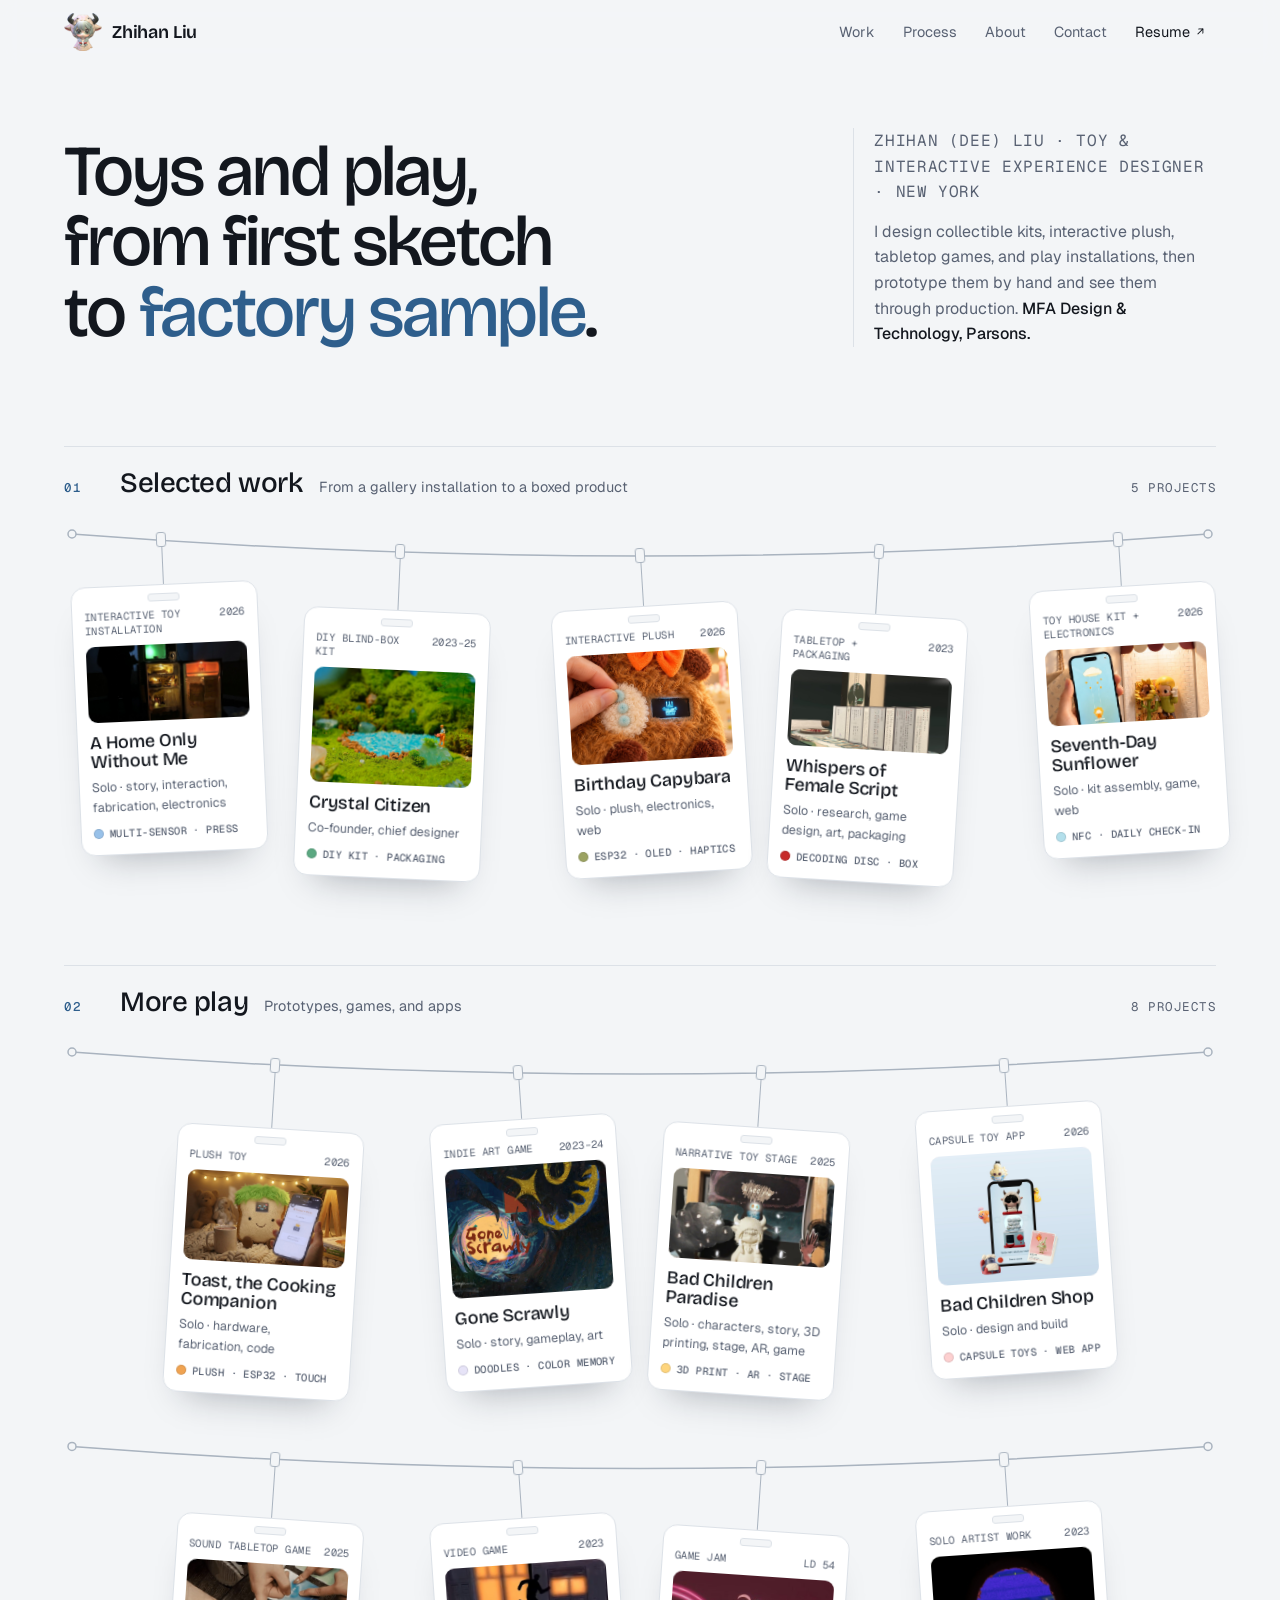
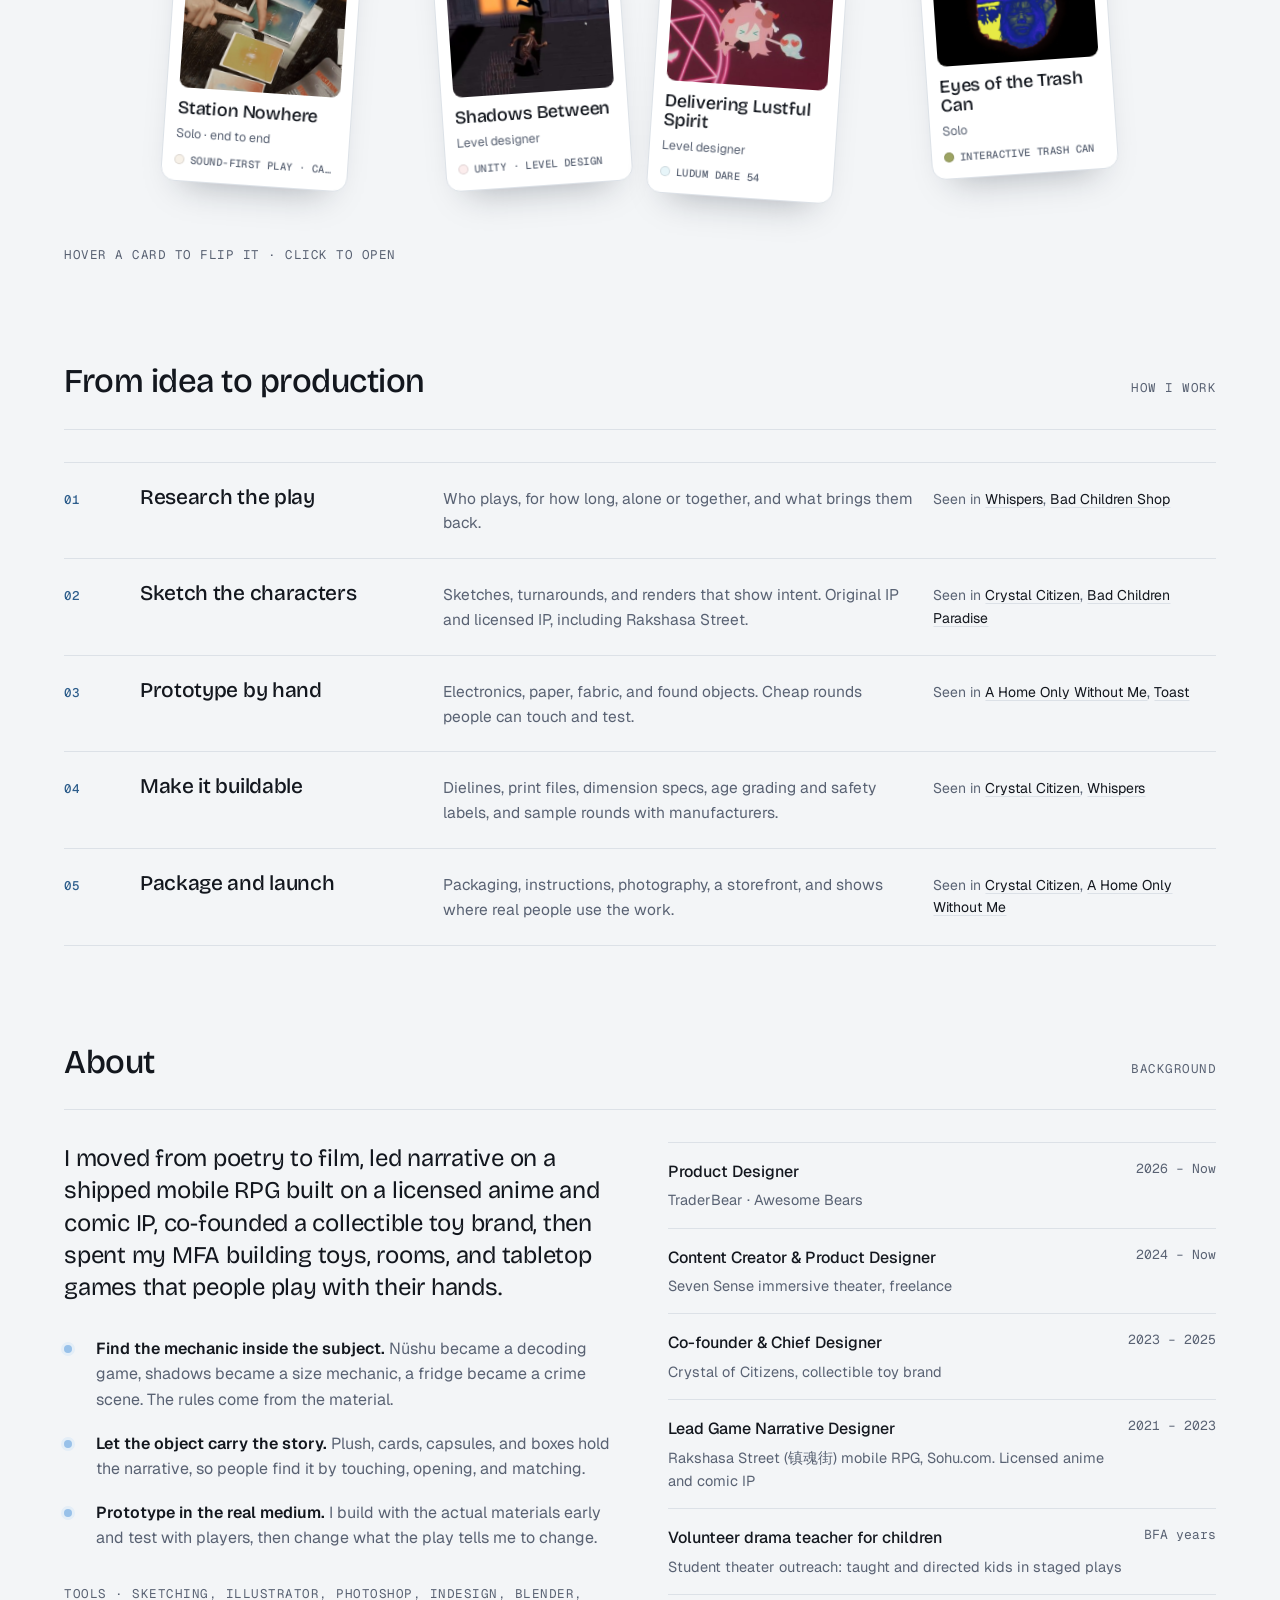
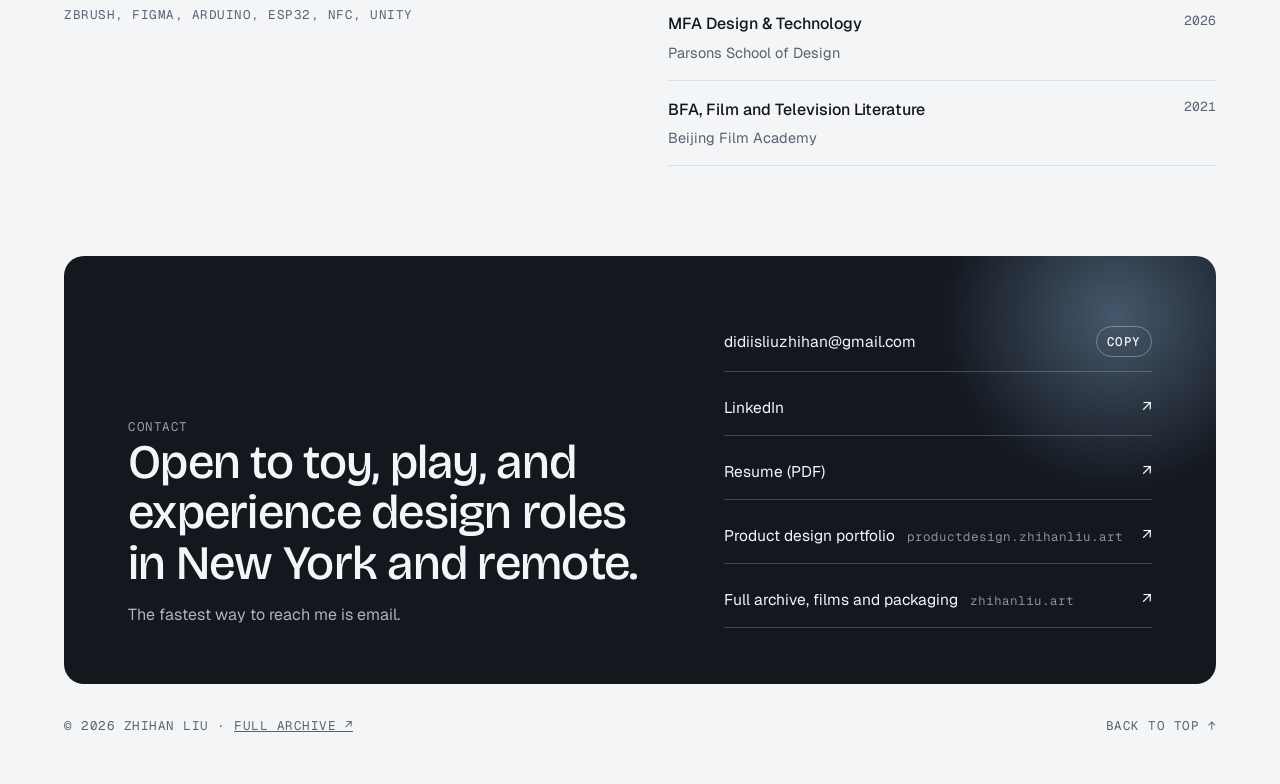
==== commit 508ec0e6: "Eyes of the Trash Can year and labels, glass-wipe animation" ====
--- a/index.html
+++ b/index.html
@@ -2866,14 +2866,15 @@
       ]
      },
      {
-      "imgs": [
-       {
-        "src": "img/bcs-unlock.jpg",
-        "label": "Locked model: do the task, then wipe the glass"
-       }
-      ],
-      "ratio": "714/839",
-      "narrow": true
+      "videos": [
+       {
+        "src": "media/bcs-glass.mp4",
+        "poster": "media/bcs-glass.jpg",
+        "label": "Locked model: tap and wipe the glass to unlock"
+       }
+      ],
+      "ratio": "480/756",
+      "maxw": 380
      }
     ]
    },
@@ -3303,10 +3304,10 @@
   "id": "eyes-of-the-trash-can",
   "row": 1,
   "sw": "matcha",
-  "tag": "Film × game",
-  "short": "[[Year]]",
-  "eyebrow": "Experimental film game",
-  "year": "[[Year]]",
+  "tag": "Solo artist work",
+  "short": "2023",
+  "eyebrow": "Solo artist work · Interactive trash-can experiment",
+  "year": "2023",
   "title": "Eyes of the Trash Can",
   "summary": "An experiment that folds film into a video game. You are a community trash can, and you learn the neighbors' secrets from what they throw away.",
   "subtitle": "Every secret will be peered into by you, and it will also entomb you within. The player sees only through the window of a trash can, watching daily life and sorting what people leave behind.",
@@ -3321,7 +3322,7 @@
    ],
    [
     "Year",
-    "[[Year]]"
+    "2023"
    ],
    [
     "Medium",
@@ -3399,7 +3400,7 @@
    "Narrative",
    "Film"
   ],
-  "line": "Film · branching"
+  "line": "Interactive trash can"
  }
 ];
 
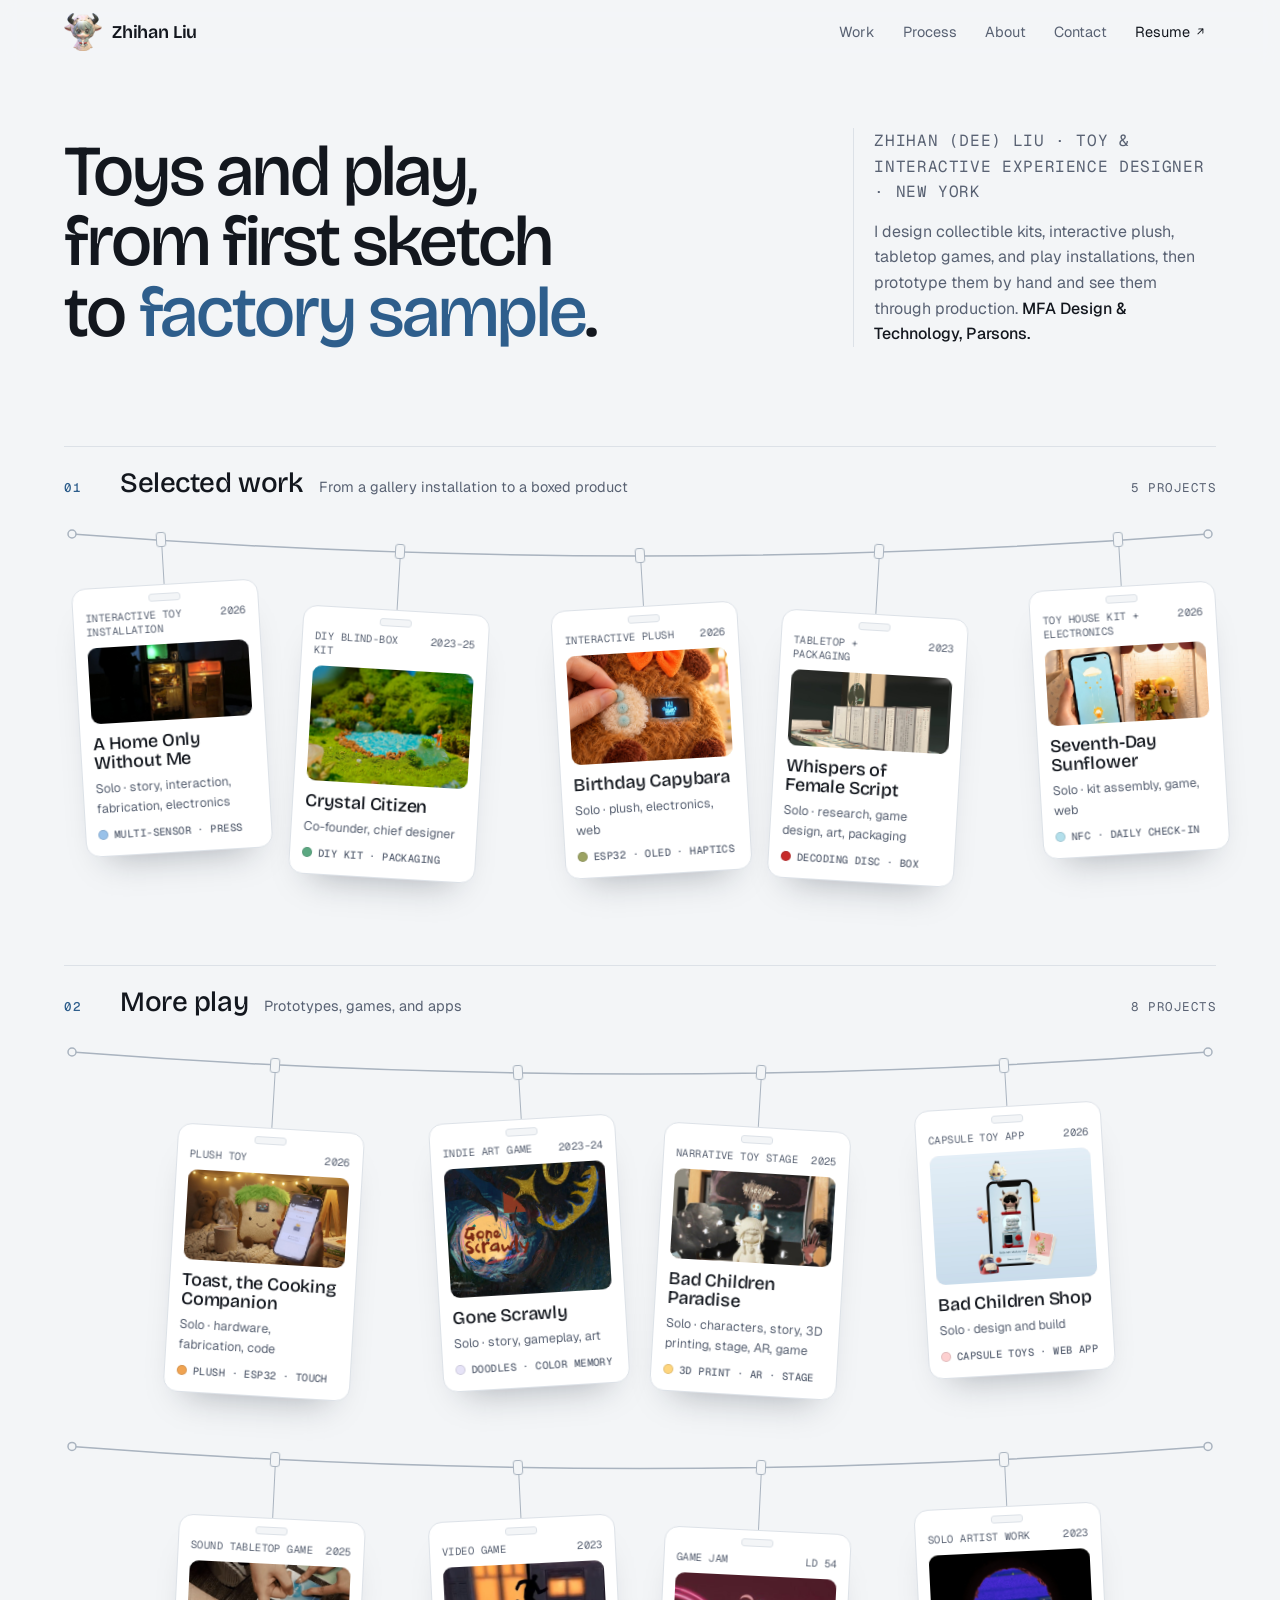
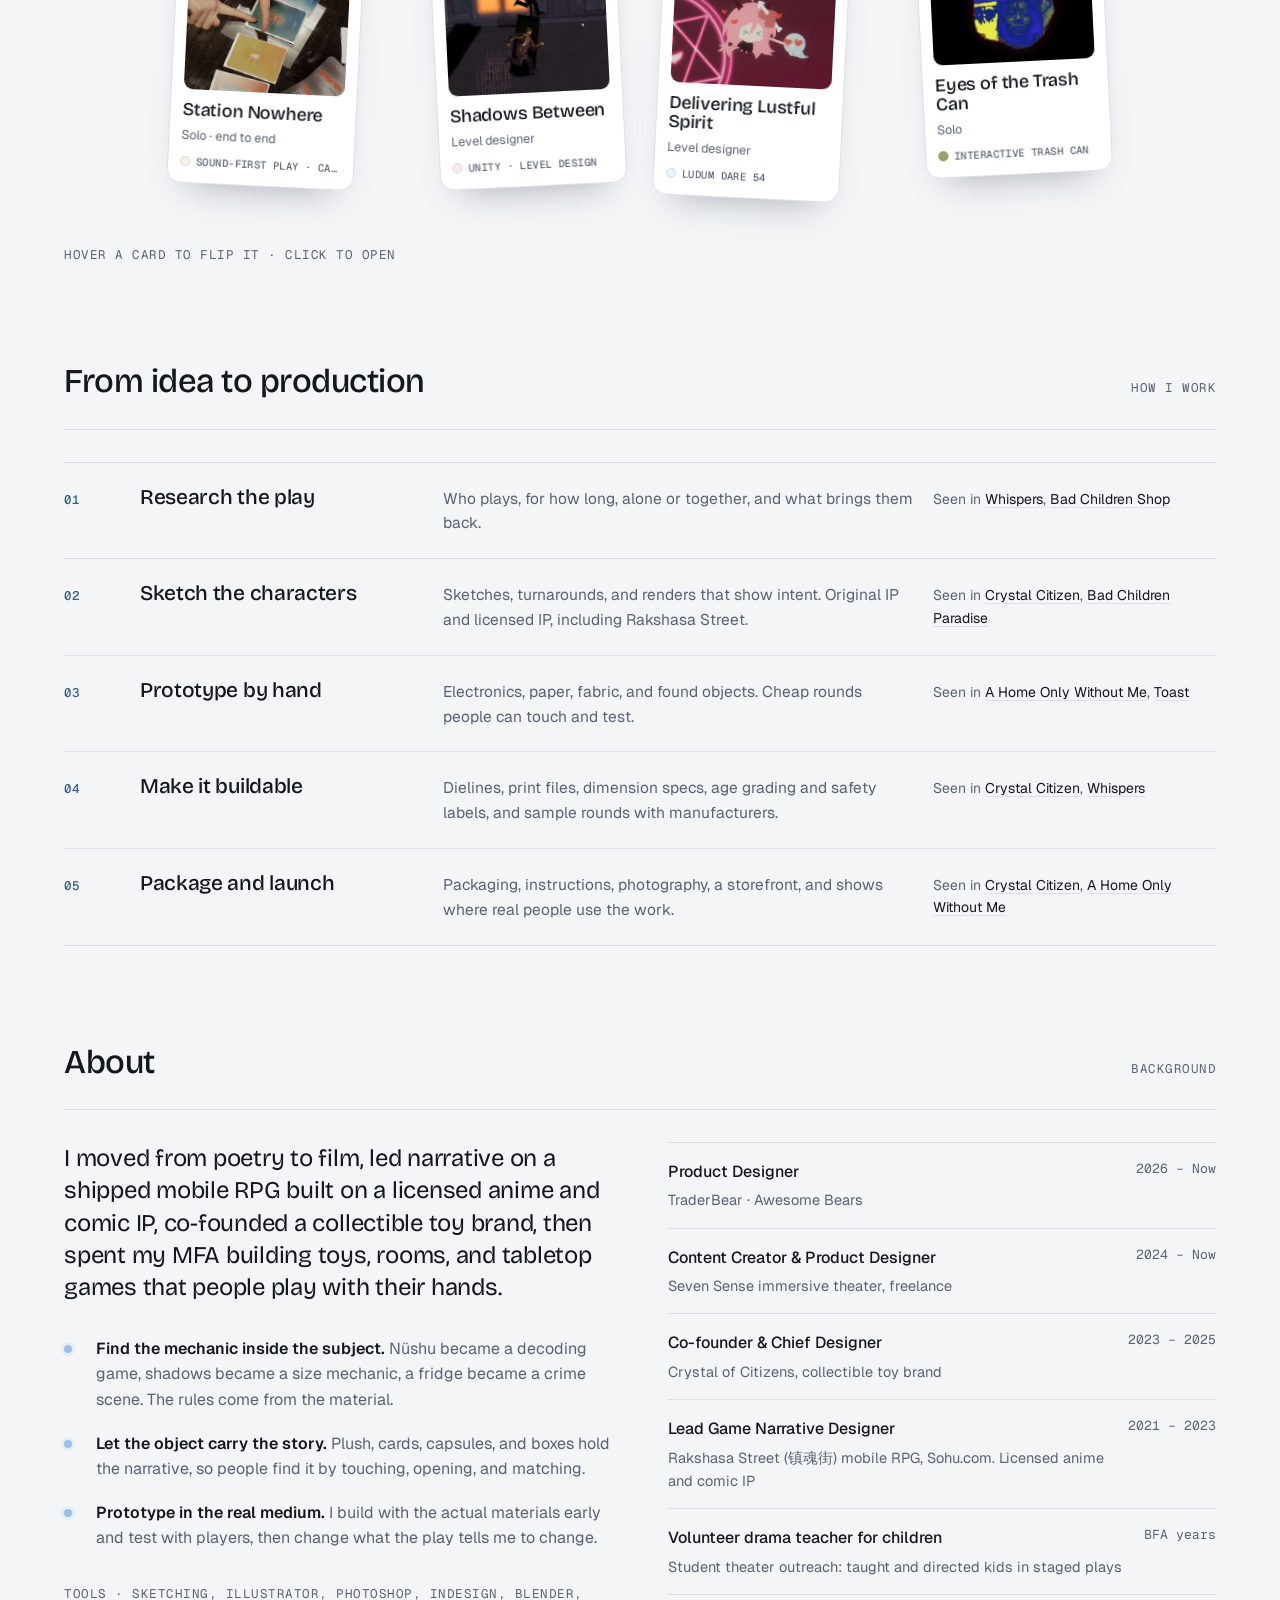
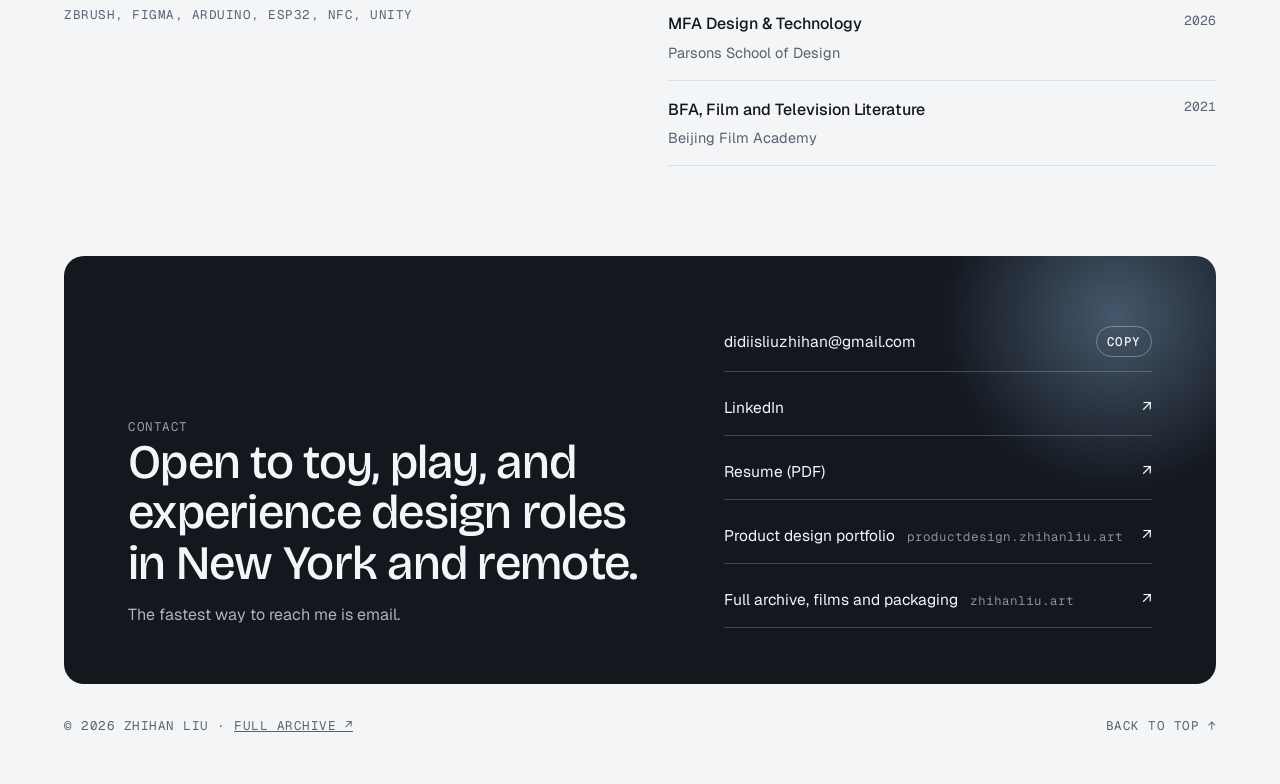
==== commit 836e9223: "Paper-plane cursor, capybara final test, Bad Children Paradise IP: stickers, desktop pet, Halloween" ====
--- a/index.html
+++ b/index.html
@@ -50,6 +50,9 @@
 [hidden]{display:none!important}
 html{scroll-behavior:smooth}
 @media (prefers-reduced-motion: reduce){html{scroll-behavior:auto} *{transition:none!important;animation:none!important}}
+/* Paper-plane cursor from zhihanliu.art; text fields keep the text cursor */
+html,body,a,button,label,summary,[role=button],.card3d,.ytb,.zoomable{cursor:url("img/cursor-plane.png") 4 5,auto;cursor:-webkit-image-set(url("img/cursor-plane.png") 1x,url("img/cursor-plane@2x.png") 2x) 4 5,auto;cursor:image-set(url("img/cursor-plane.png") 1x,url("img/cursor-plane@2x.png") 2x) 4 5,auto}
+input,textarea,[contenteditable]{cursor:text}
 body{margin:0;background:var(--bg);color:var(--fg);font-family:var(--body);font-size:16px;line-height:1.6;-webkit-font-smoothing:antialiased}
 body::before{content:"";position:fixed;inset:0 0 auto;height:env(safe-area-inset-top,0px);z-index:30;background:var(--bg)}
 a{color:inherit}
@@ -1431,6 +1434,14 @@
        }
       ],
       "ratio": "4/3"
+     },
+     {
+      "img": {
+       "label": "Final test: the finished capybara in its party hat, wired to the laptop, belly screen running",
+       "ratio": "1080/1920",
+       "src": "img/dua-final-test.jpg",
+       "narrow": true
+      }
      }
     ]
    },
@@ -2668,26 +2679,59 @@
    {
     "id": "ip",
     "h": "From toy to IP",
-    "blocks": [
-     {
-      "p": "The characters outlived the installation. Bad Children grew into world-building illustrations, level design, 3D-printed figurines, a published sticker pack, a virtual desktop pet, and later the Bad Children Shop web app."
-     },
-     {
-      "imgs": [
-       {
-        "src": "img/bcp-kuku.jpg",
-        "label": "Kuku Sunflower"
-       },
-       {
-        "src": "img/bcp-sheep-girl.jpg",
-        "label": "Sheep-hat girl and her capsule machine"
-       },
-       {
-        "src": "img/bcp-jimao.jpg",
-        "label": "Jimao in a capsule"
-       }
-      ],
-      "ratio": "1/1"
+    "wide": true,
+    "blocks": [
+     {
+      "p": "The characters outlived the installation. Bad Children grew into a published sticker pack, a desktop pet, seasonal illustrations, and later the Bad Children Shop web app."
+     },
+     {
+      "h3": "Sticker pack"
+     },
+     {
+      "img": {
+       "label": "The published sticker pack: 15 expressions",
+       "ratio": "957/1600",
+       "src": "img/bcp-stickers.jpg",
+       "narrow": true
+      }
+     },
+     {
+      "h3": "Desktop pet"
+     },
+     {
+      "p": "An interactive desktop pet that sits on the screen and reacts to the player, with alternate outfits."
+     },
+     {
+      "imgs": [
+       {
+        "src": "img/bcp-pet.jpg",
+        "label": "Desktop pet"
+       },
+       {
+        "src": "img/bcp-pet-mummy.jpg",
+        "label": "Desktop pet, mummy outfit"
+       }
+      ],
+      "ratio": "1/1",
+      "cols": 2,
+      "narrow": true
+     },
+     {
+      "h3": "Halloween special"
+     },
+     {
+      "imgs": [
+       {
+        "src": "img/bcp-halloween.jpg",
+        "label": "Halloween special"
+       },
+       {
+        "src": "img/bcp-halloween-mono.jpg",
+        "label": "Halloween special, monochrome version"
+       }
+      ],
+      "ratio": "1999/1340",
+      "cols": 2
      }
     ]
    }
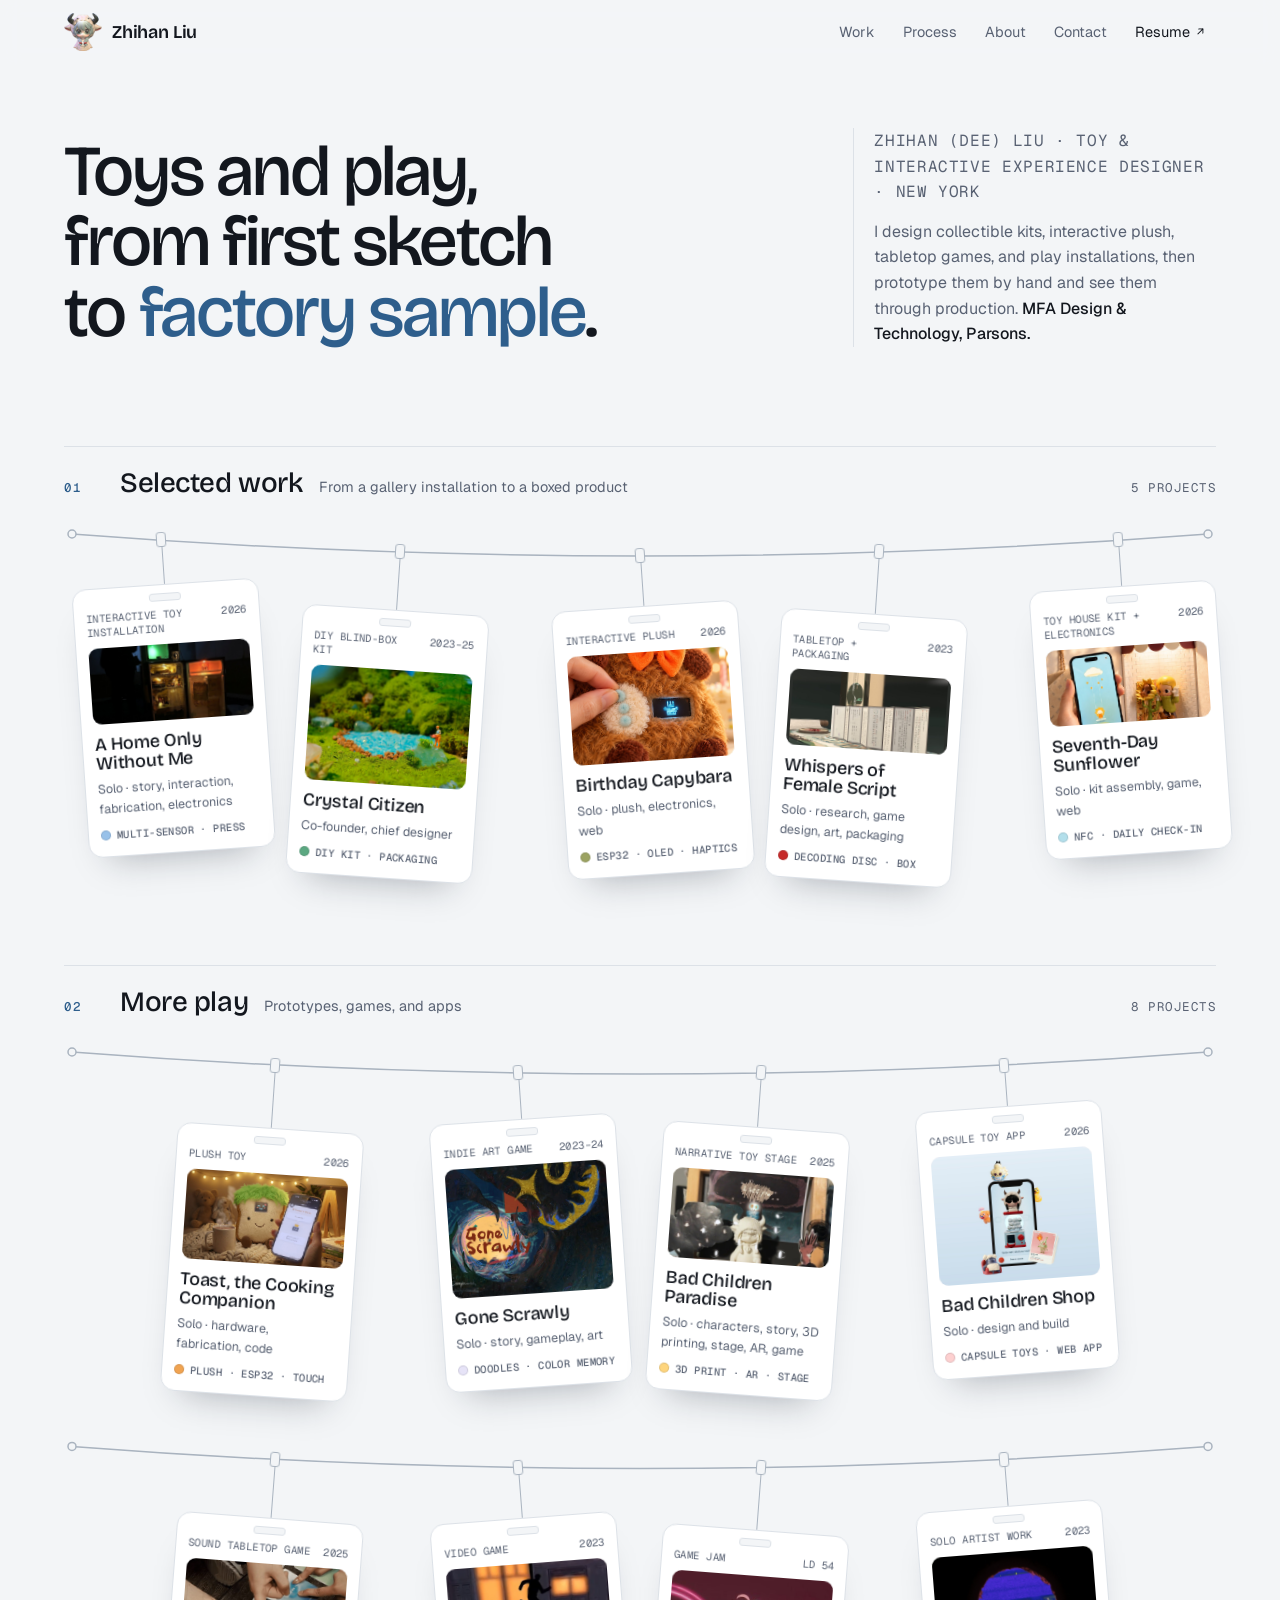
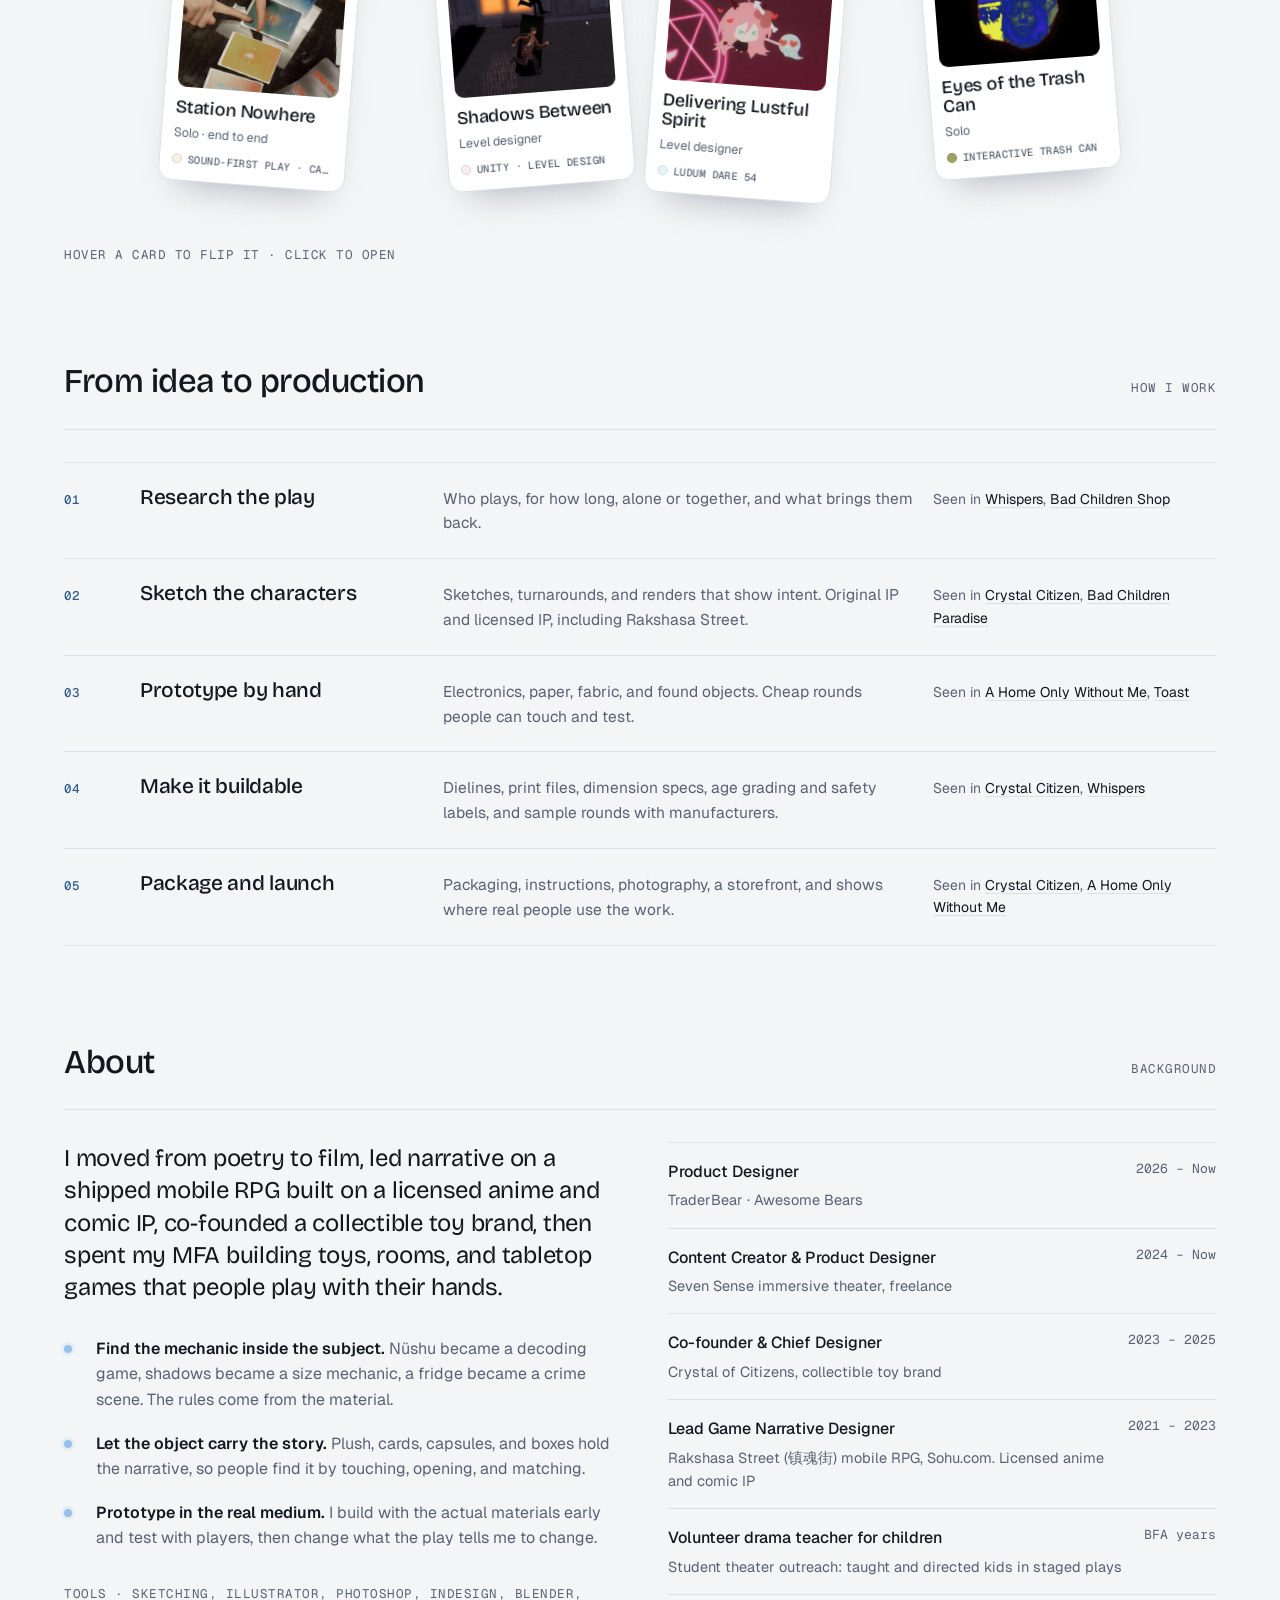
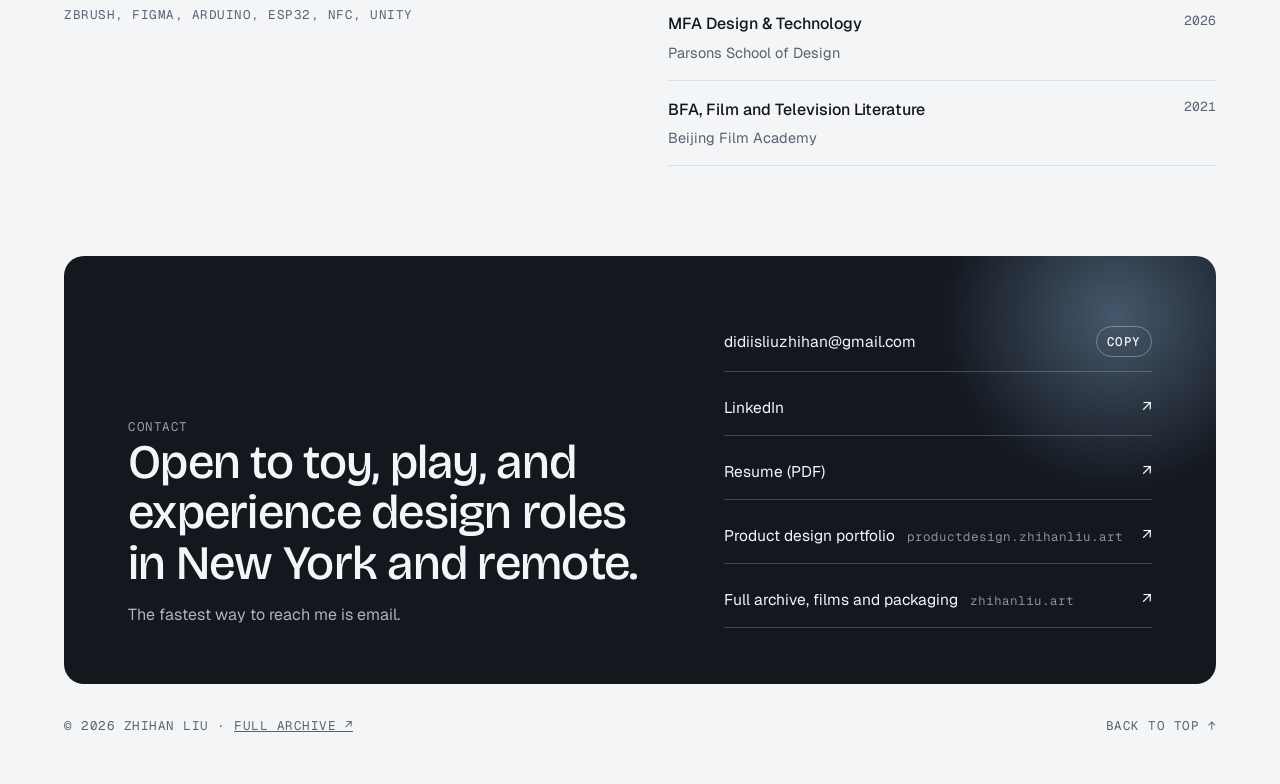
==== commit 2692cde8: "Sunflower hero image data" ====
--- a/index.html
+++ b/index.html
@@ -1884,8 +1884,9 @@
   ],
   "links": [],
   "hero": {
-   "label": "The wall-mounted toy house with its NFC tag",
-   "ratio": "4/3"
+   "label": "Checking in at the wall toy house",
+   "ratio": "1086/1448",
+   "src": "img/sun-house-phone.jpg"
   },
   "card": "img/sun-house-phone.jpg",
   "tldr": [
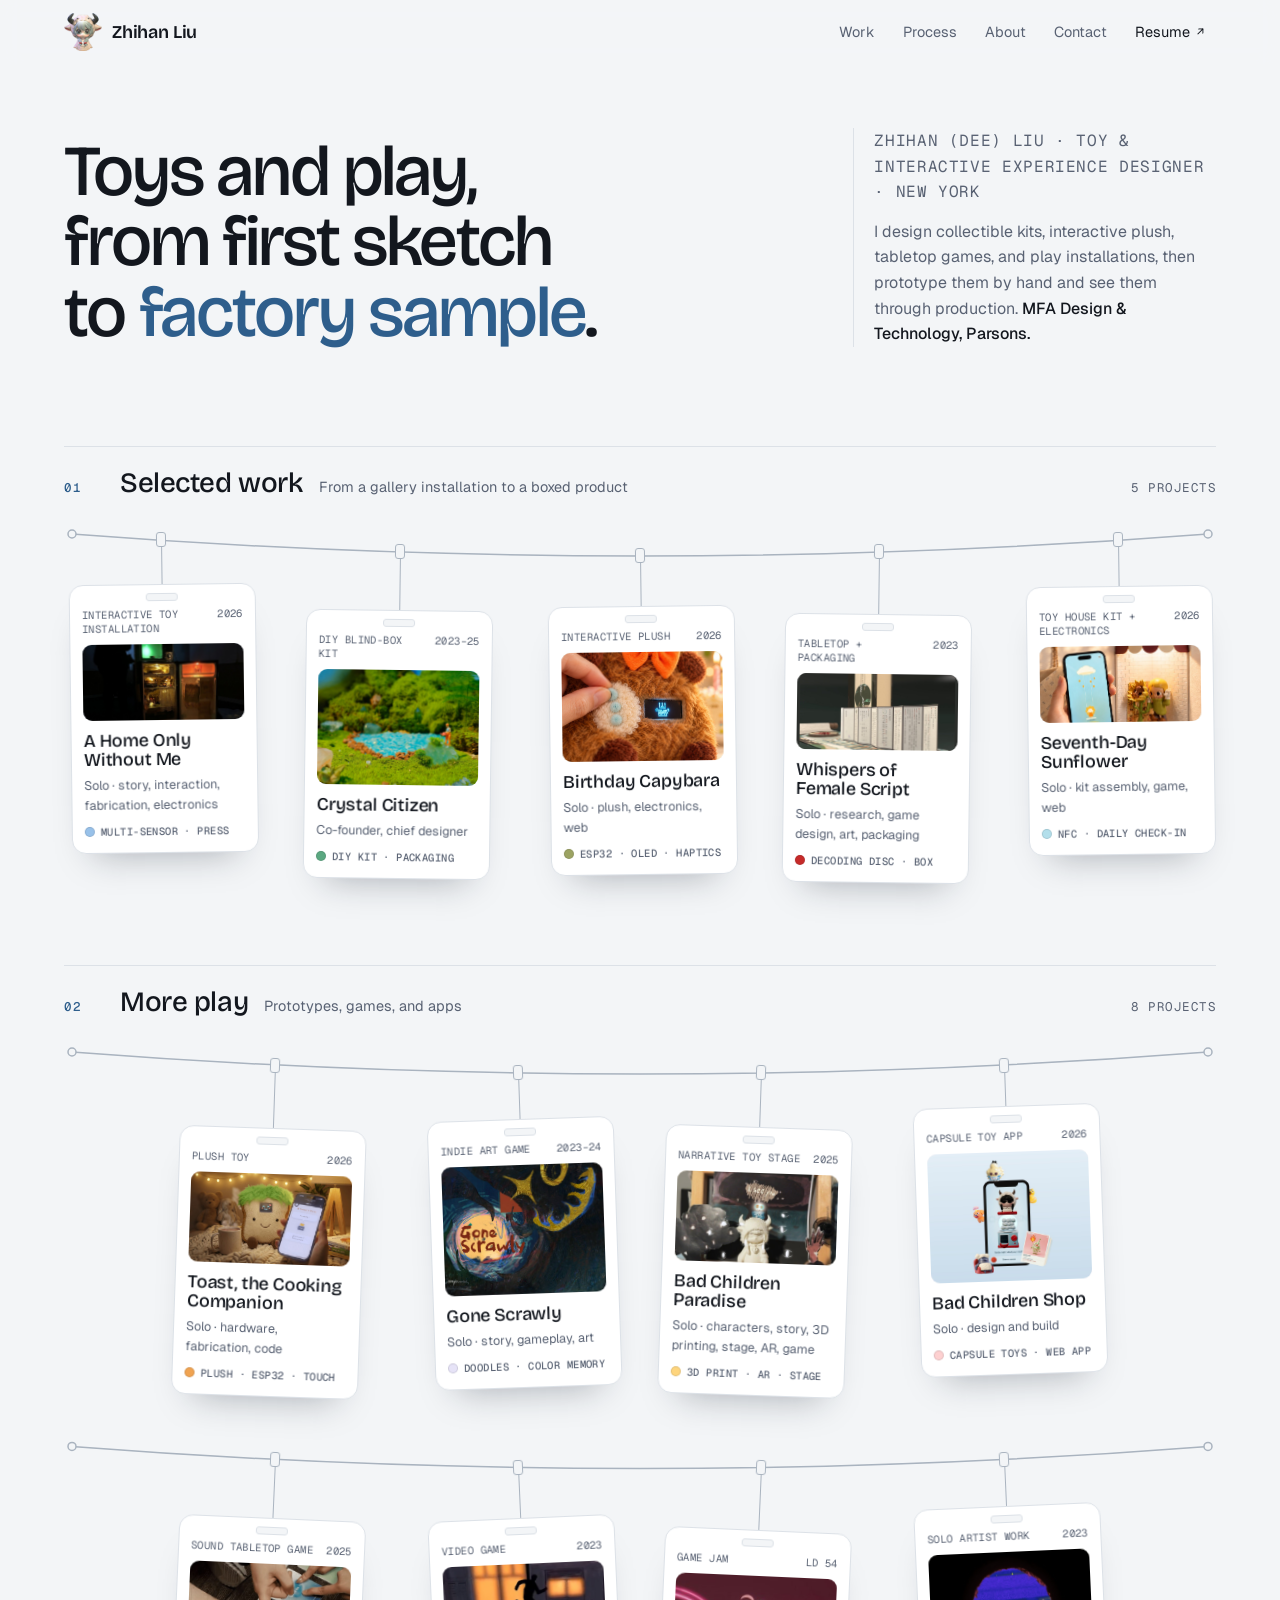
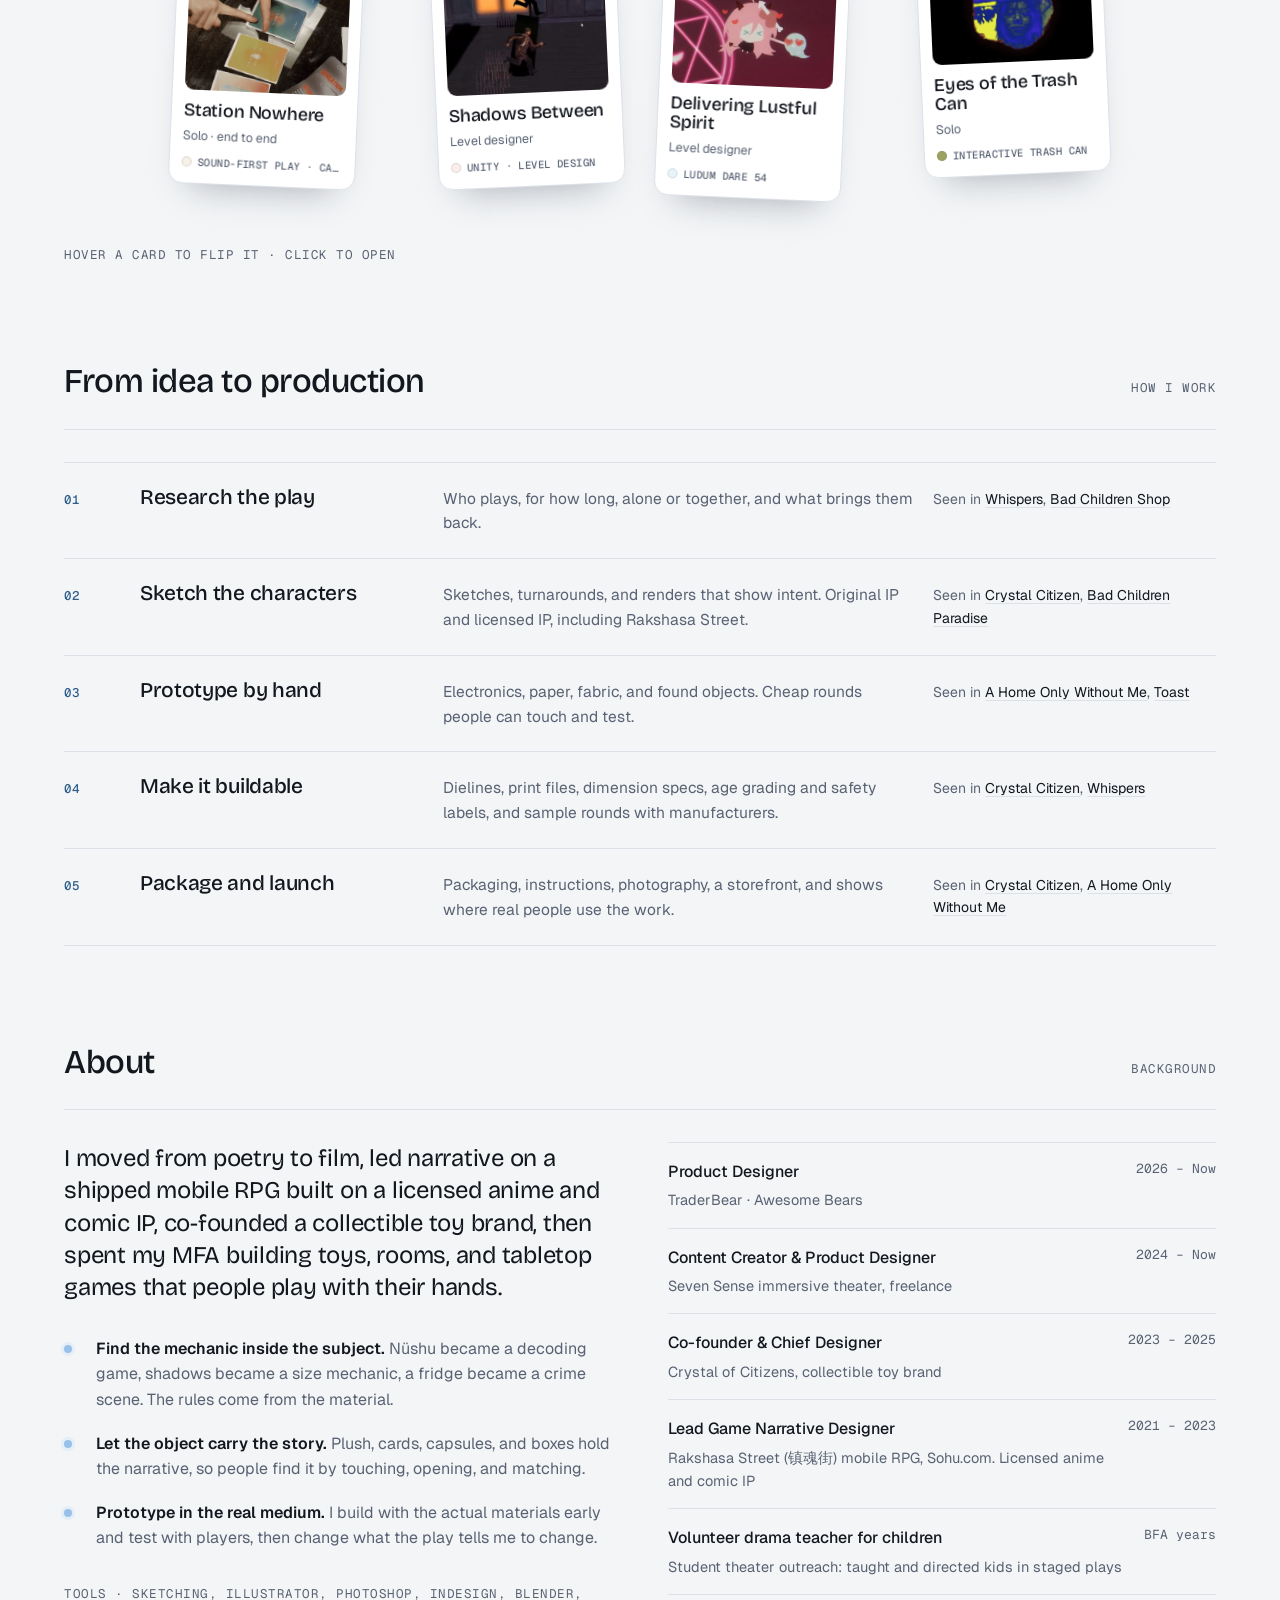
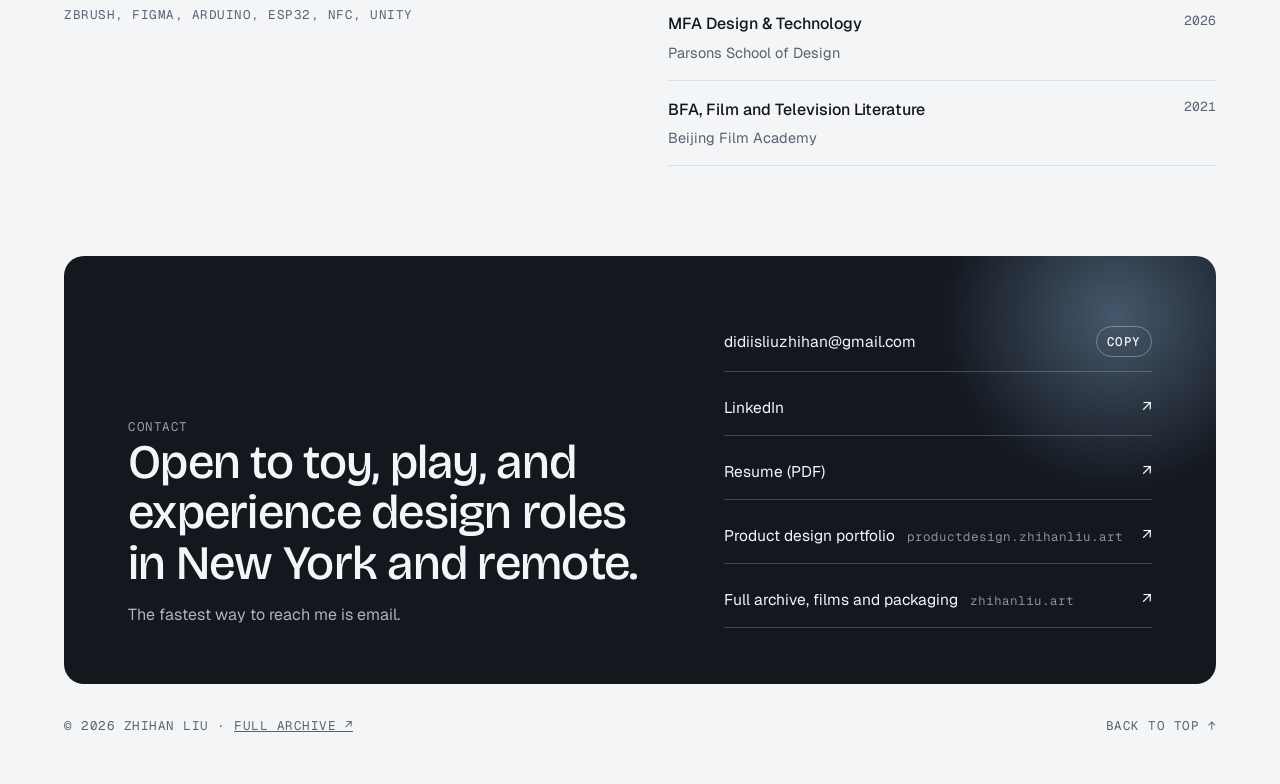
==== commit ee3ee003: "Redirect http to https" ====
--- a/index.html
+++ b/index.html
@@ -10,6 +10,7 @@
 <meta property="og:url" content="https://creativedesigner.zhihanliu.art/">
 <meta property="og:image" content="https://creativedesigner.zhihanliu.art/img/og.jpg">
 <meta name="twitter:card" content="summary_large_image">
+<script>if(location.protocol==="http:"&&/zhihanliu\.art$/.test(location.hostname))location.replace("https://"+location.host+location.pathname+location.search+location.hash)</script>
 <link rel="icon" type="image/png" href="img/favicon.png">
 <link rel="apple-touch-icon" href="img/apple-touch-icon.png">
 <title>Zhihan Liu · Toy &amp; Interactive Experience Design</title>
